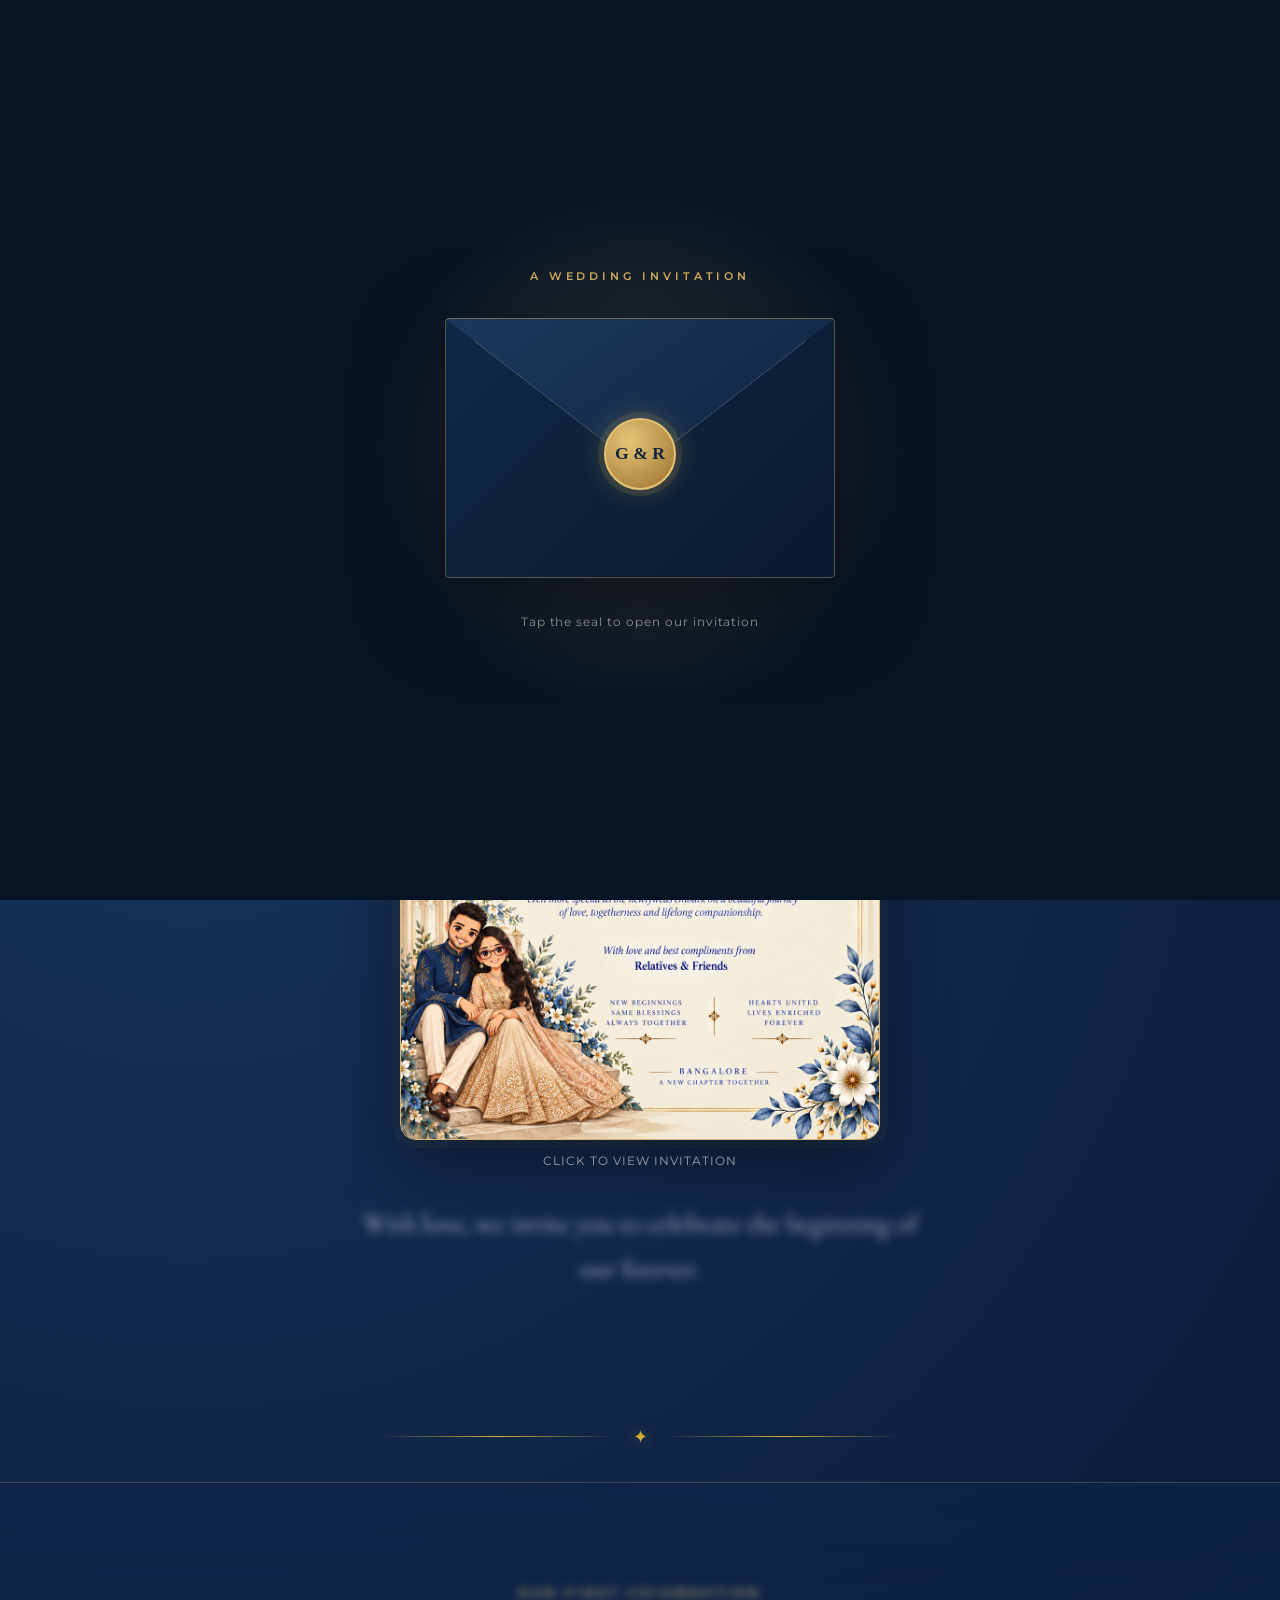
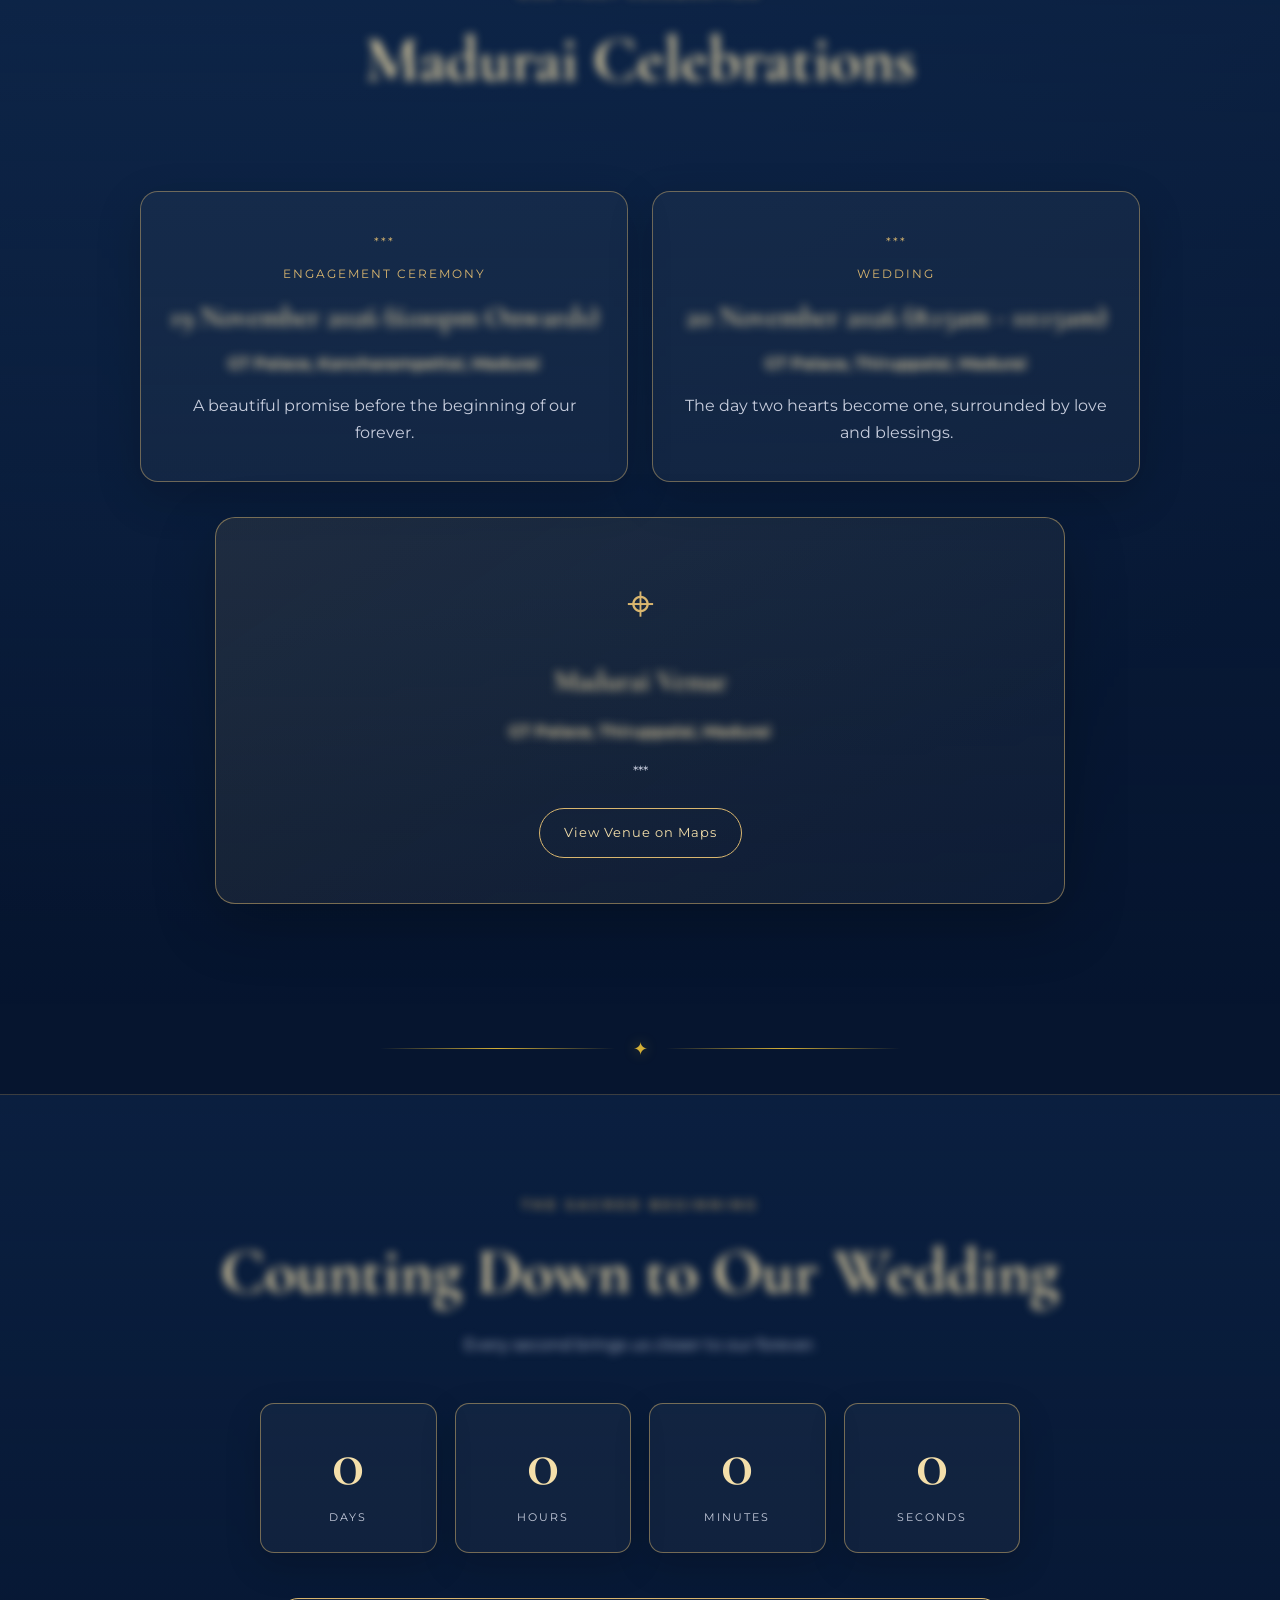
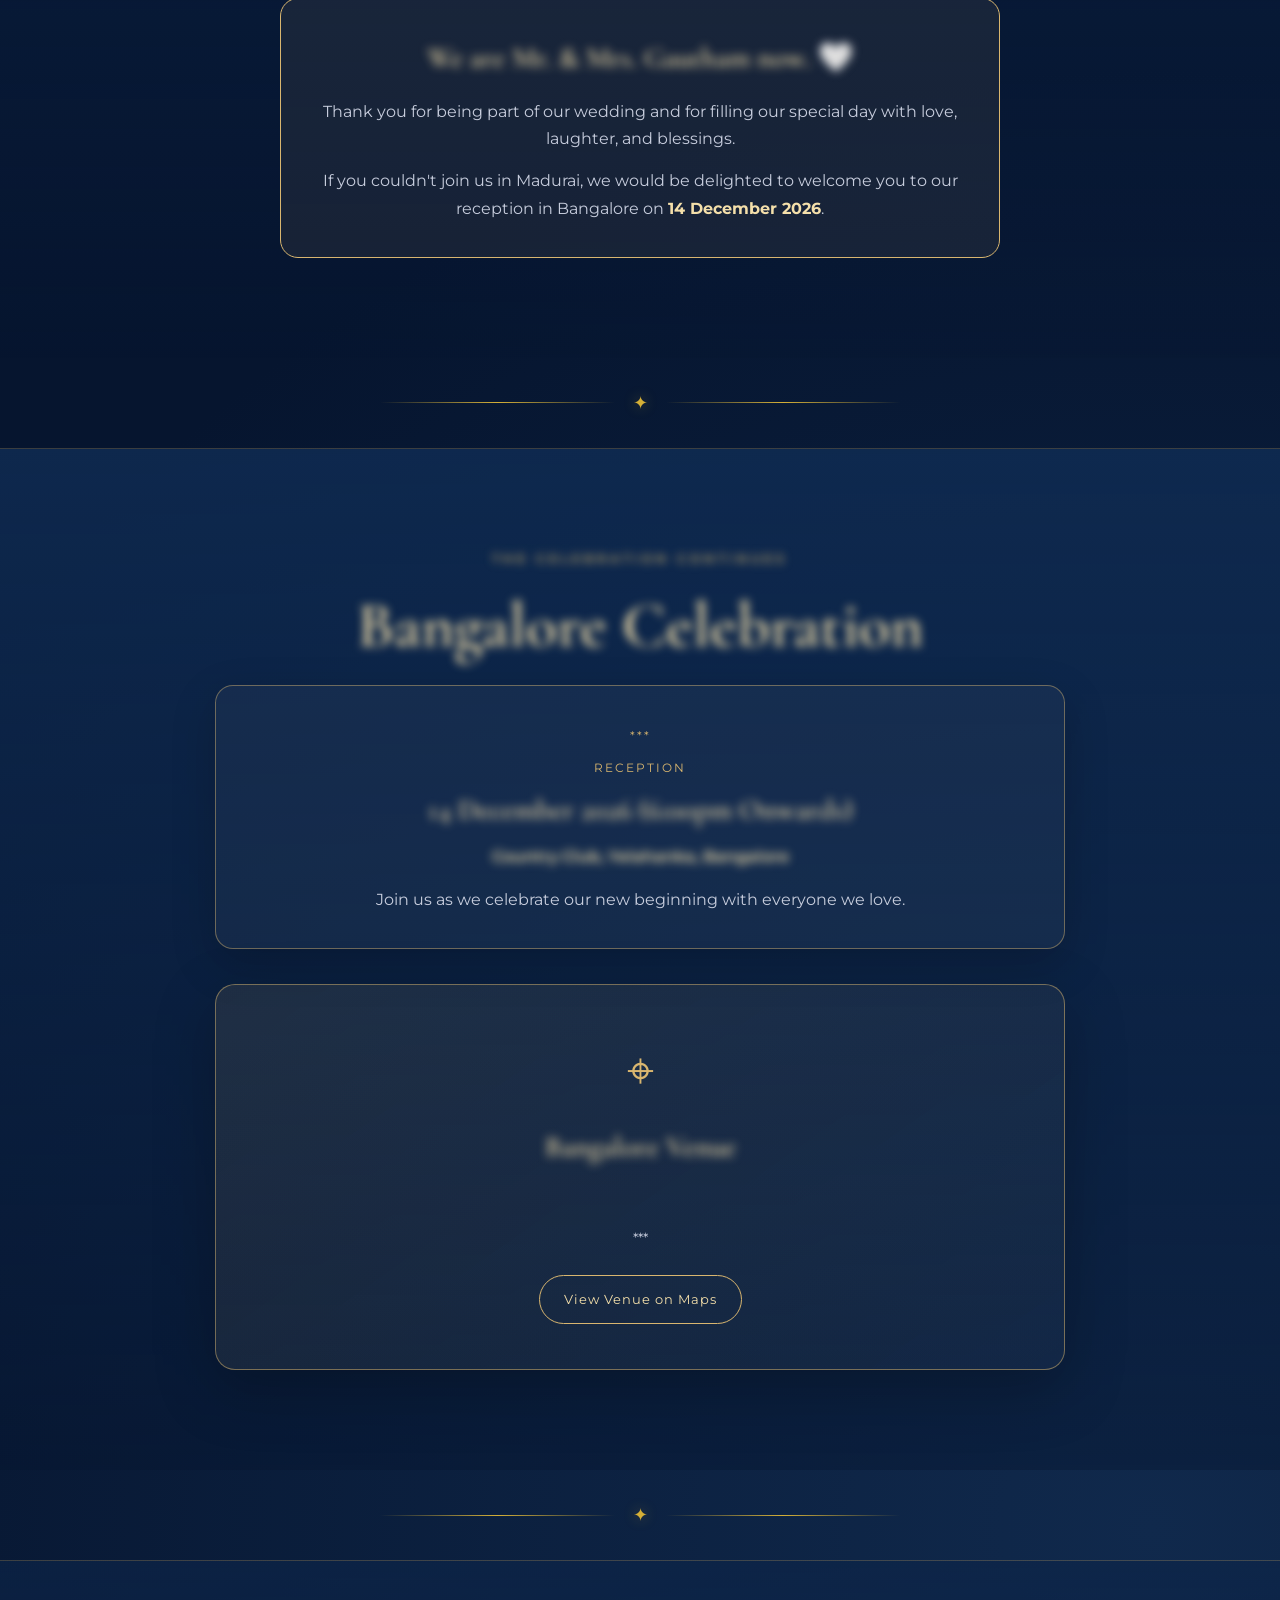
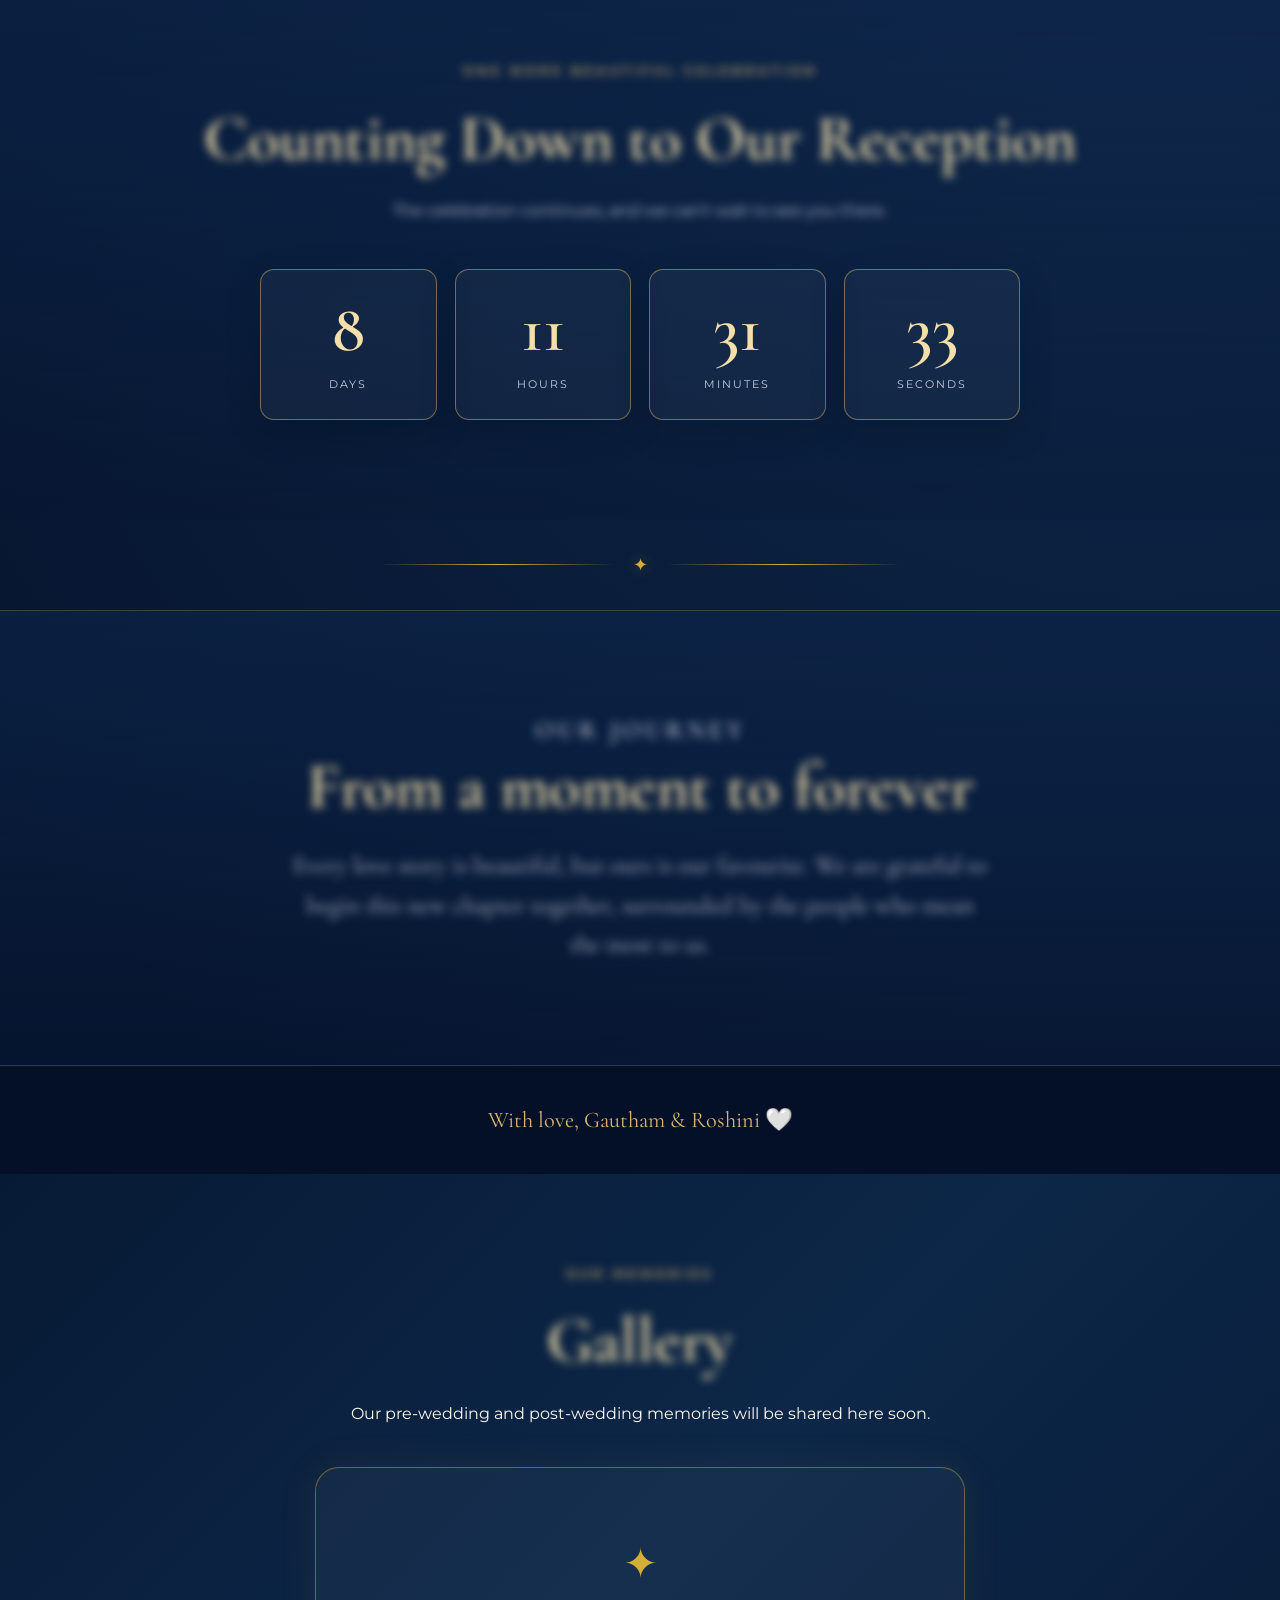
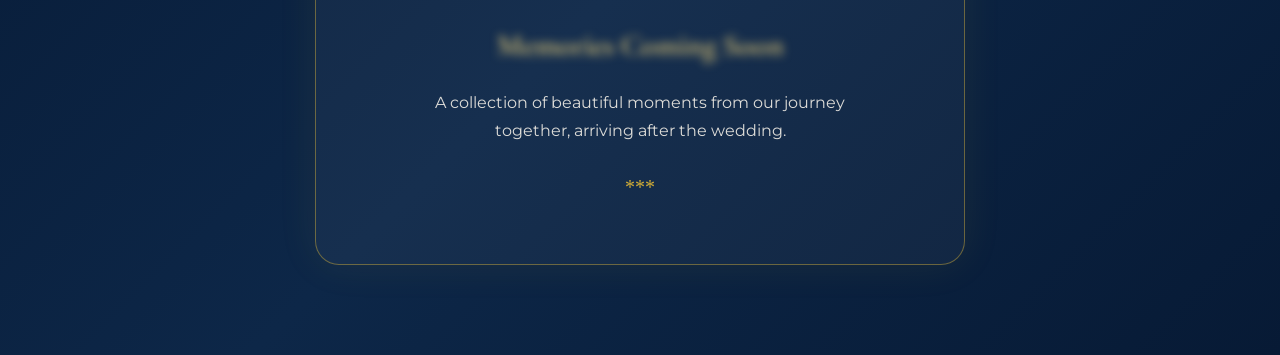
==== index.html @ 39affaee "Update index.html" ====
<!DOCTYPE html>
<html lang="en">
<head>
  <meta charset="UTF-8">
  <meta name="viewport" content="width=device-width, initial-scale=1.0">

  <title>Gautham & Roshini | Our Wedding</title>

  <link rel="stylesheet" href="style.css">
</head>

<body>

<!-- Premium invitation opening screen -->
<div class="invitation-intro" id="invitation-intro">
  <div class="intro-glow"></div>
  
  <div class="intro-content">
    <p class="intro-label">A WEDDING INVITATION</p>

    <div class="envelope" id="envelope">
      <div class="envelope-back"></div>

      <div class="envelope-card">
        <p class="mini-label">Together, a brighter tomorrow</p>
        <h1>Gautham</h1>
        <span>&amp;</span>
        <h1>Roshini</h1>
        <p class="mini-date">19 · 20 NOVEMBER 2026</p>
      </div>

      <div class="envelope-flap"></div>
      <div class="envelope-front"></div>

      <button class="wax-seal" id="open-invitation" aria-label="Open wedding invitation">
        G&nbsp;&amp;&nbsp;R
      </button>
    </div>

    <p class="intro-hint">Tap the seal to open our invitation</p>
  </div>
</div>

  <audio id="wedding-music" loop preload="auto">
  <source src="assets/Anbil%20Avan.mp3" type="audio/mpeg">
</audio>

<button
  class="music-toggle"
  id="music-toggle"
  type="button"
  aria-label="Pause wedding music"
  aria-pressed="true"
>
  ♪
</button>
  
  <!-- Floating golden particles -->
<div class="gold-particles" aria-hidden="true">
  <span></span>
  <span></span>
  <span></span>
  <span></span>
  <span></span>
  <span></span>
  <span></span>
  <span></span>
  <span></span>
  <span></span>
  <span></span>
</div>
  
  <!-- Navigation -->
  <nav class="navbar">
    <a href="#home" class="brand">G & R</a>

    <div class="nav-links">
      <a href="#home">Home</a>
      <a href="#invitation" id="invitation-nav">Invitation</a>
      <a href="#madurai">Madurai</a>
      <a href="#bangalore">Bangalore</a>
      <a href="#story">Our Story</a>
      <a href="#gallery">Gallery</a>
    </div>
  </nav>

  <!-- Hero -->
  <main class="hero" id="home">
    <p class="eyebrow">Together with our families</p>

    <h1>Gautham <span>&</span> Roshini</h1>

    <p class="subtitle">Two hearts · One beautiful journey</p>

    <!-- Clickable Invitation -->
    <button class="invitation-trigger" id="invitation-trigger" type="button">
      <div class="image-frame">
        <img
          class="invitation"
          src="assets/invitation.jpeg"
          alt="Gautham and Roshini wedding invitation"
        >
        <div class="image-shine"></div>
      </div>
      <span class="invitation-hint">Click to view invitation</span>
    </button>

    <p class="message">
      With love, we invite you to celebrate the beginning of our forever.
    </p>
  </main>

  <!-- Invitation Lightbox -->
  <div class="invitation-modal" id="invitation-modal" hidden>
    <button
      class="modal-close"
      id="modal-close"
      type="button"
      aria-label="Close invitation"
    >
      &times;
    </button>

    <img
      src="assets/invitation.jpeg"
      alt="Gautham and Roshini wedding invitation enlarged"
      class="modal-image"
    >
  </div>

  <div class="gold-separator reveal" aria-hidden="true">
  <span></span>
  <i>✦</i>
  <span></span>
</div>
  
  <!-- Madurai Celebrations -->
  <section class="event-section" id="madurai">
    <p class="eyebrow">Our first celebration</p>

    <h2>Madurai Celebrations</h2>

    <p class="section-intro">
      Two beautiful moments, one special place, and a lifetime of memories.
    </p>

    <!-- Engagement and Wedding Side by Side -->
    <div class="madurai-events">

      <article class="event-card reveal">
        <span class="event-number">***</span>
        <p class="event-label">Engagement Ceremony</p>
        <h3>19 November 2026 (6:00pm Onwards)</h3>
        <p class="venue">GT Palace, Kancharampettai, Madurai</p>
        <p>
          A beautiful promise before the beginning of our forever.
        </p>
      </article>

      <article class="event-card reveal">
        <span class="event-number">***</span>
        <p class="event-label">Wedding</p>
        <h3>20 November 2026 (8:15am - 10:15am)</h3>
        <p class="venue">GT Palace, Thiruppalai, Madurai</p>
        <p>
          The day two hearts become one, surrounded by love and blessings.
        </p>
      </article>

    </div>

    <!-- Madurai Venue Below the Events -->
    <div class="location-card reveal">
      <div class="location-icon">⌖</div>
      <h3>Madurai Venue</h3>
      <p class="venue">GT Palace, Thiruppalai, Madurai</p>

      <p class="location-note">
        ***
      </p>

      <a
        class="map-button"
        href="https://www.google.com/maps/search/?api=1&query=GT%20Palace%20Thiruppalai%20Madurai"
        target="_blank"
        rel="noopener noreferrer"
      >
        View Venue on Maps
      </a>
    </div>
  </section>

  <div class="gold-separator reveal" aria-hidden="true">
  <span></span>
  <i>✦</i>
  <span></span>
</div>
  
  <!-- Wedding Countdown -->
  <section class="countdown-section" id="wedding-countdown">
    <p class="eyebrow">The sacred beginning</p>

    <h2>Counting Down to Our Wedding</h2>

    <p class="section-intro">
      Every second brings us closer to our forever.
    </p>

    <div class="countdown" id="wedding-timer">
      <div class="countdown-box">
        <span id="wedding-days">0</span>
        <small>Days</small>
      </div>

      <div class="countdown-box">
        <span id="wedding-hours">0</span>
        <small>Hours</small>
      </div>

      <div class="countdown-box">
        <span id="wedding-minutes">0</span>
        <small>Minutes</small>
      </div>

      <div class="countdown-box">
        <span id="wedding-seconds">0</span>
        <small>Seconds</small>
      </div>
    </div>

    <div class="completion-message" id="wedding-complete" hidden>
      <h3>We are Mr. & Mrs. Gautham now. 🤍</h3>

      <p>
        Thank you for being part of our wedding and for filling our special
        day with love, laughter, and blessings.
      </p>

      <p>
        If you couldn't join us in Madurai, we would be delighted to welcome
        you to our reception in Bangalore on
        <strong>14 December 2026</strong>.
      </p>
    </div>
  </section>

  <div class="gold-separator reveal" aria-hidden="true">
  <span></span>
  <i>✦</i>
  <span></span>
</div>
  
  <!-- Bangalore Celebration -->
  <section class="event-section reception-section" id="bangalore">
    <p class="eyebrow">The celebration continues</p>

    <h2>Bangalore Celebration</h2>

    <!-- Reception Details -->
    <article class="event-card reveal">
      <span class="event-number">***</span>
      <p class="event-label">Reception</p>
      <h3>14 December 2026 (6:00pm Onwards)</h3>
      <p class="venue">Country Club, Yelahanka, Bangalore</p>

      <p>
        Join us as we celebrate our new beginning with everyone we love.
      </p>
    </article>

    <!-- Bangalore Venue -->
    <div class="location-card reveal">
      <div class="location-icon">⌖</div>
      <h3>Bangalore Venue</h3>
      <p class="venue">Country Club, Yelahanka, Bangalore</p>

      <p class="location-note">
        ***
      </p>

      <a
        class="map-button"
        href="https://www.google.com/maps/search/?api=1&query=Country%20Club%20Yelahanka%20Bangalore"
        target="_blank"
        rel="noopener noreferrer"
      >
        View Venue on Maps
      </a>
    </div>
  </section>

  <div class="gold-separator reveal" aria-hidden="true">
  <span></span>
  <i>✦</i>
  <span></span>
</div>
  
  <!-- Reception Countdown -->
  <section class="countdown-section" id="reception-countdown">
    <p class="eyebrow">One more beautiful celebration</p>

    <h2>Counting Down to Our Reception</h2>

    <p class="section-intro">
      The celebration continues, and we can't wait to see you there.
    </p>

    <div class="countdown" id="reception-timer">
      <div class="countdown-box">
        <span id="reception-days">0</span>
        <small>Days</small>
      </div>

      <div class="countdown-box">
        <span id="reception-hours">0</span>
        <small>Hours</small>
      </div>

      <div class="countdown-box">
        <span id="reception-minutes">0</span>
        <small>Minutes</small>
      </div>

      <div class="countdown-box">
        <span id="reception-seconds">0</span>
        <small>Seconds</small>
      </div>
    </div>

    <div class="completion-message" id="reception-complete" hidden>
      <h3>Thank you for celebrating with us. ✨</h3>

      <p>
        Our hearts are full of gratitude for every blessing, every kind
        word, and every beautiful memory you have shared with us.
      </p>

      <p>
        Thank you for being part of our journey. We will cherish your love
        and presence for years to come.
      </p>

      <p>With all our love, Gautham & Roshini. 🤍</p>
    </div>
  </section>

  <div class="gold-separator reveal" aria-hidden="true">
  <span></span>
  <i>✦</i>
  <span></span>
</div>
  
  <!-- Our Story -->
  <section class="story" id="story">
    <p class="eyebrow">Our journey</p>

    <h2>From a moment to forever</h2>

    <p>
      Every love story is beautiful, but ours is our favourite.
      We are grateful to begin this new chapter together, surrounded by
      the people who mean the most to us.
    </p>
  </section>

  <!-- Footer -->
  <footer>
    <p>With love, Gautham & Roshini 🤍</p>
  </footer>

  <!-- =================================
     SEPARATE GALLERY PAGE SECTION
================================= -->

<section class="gallery-section" id="gallery">
  <div class="section-heading">
    <p class="eyebrow">Our Memories</p>

    <h2>Gallery</h2>

    <p class="section-subtitle">
      Our pre-wedding and post-wedding memories will be shared here soon.
    </p>
  </div>

  <div class="gallery-coming-soon">
    <div class="gallery-icon">✦</div>

    <h3>Memories Coming Soon</h3>

    <p>
      A collection of beautiful moments from our journey together,
      arriving after the wedding.
    </p>

    <span>***</span>
  </div>
</section>
  
  <!-- Interactive Features -->
  <script>
    // Countdown functionality
    function createCountdown(targetDate, prefix, timerId, messageId) {
      const target = new Date(targetDate).getTime();
      const timer = document.getElementById(timerId);
      const message = document.getElementById(messageId);

      function update() {
        const difference = target - Date.now();

        if (difference <= 0) {
          timer.hidden = true;
          message.hidden = false;
          return;
        }

        document.getElementById(prefix + "-days").textContent =
          Math.floor(difference / 86400000);

        document.getElementById(prefix + "-hours").textContent =
          Math.floor((difference / 3600000) % 24);

        document.getElementById(prefix + "-minutes").textContent =
          Math.floor((difference / 60000) % 60);

        document.getElementById(prefix + "-seconds").textContent =
          Math.floor((difference / 1000) % 60);
      }

      update();
      setInterval(update, 1000);
    }

    createCountdown(
      "November 20, 2026 09:00:00",
      "wedding",
      "wedding-timer",
      "wedding-complete"
    );

    createCountdown(
      "December 14, 2026 18:00:00",
      "reception",
      "reception-timer",
      "reception-complete"
    );

    // Invitation lightbox
    const invitationTrigger =
      document.getElementById("invitation-trigger");

    const invitationNav =
      document.getElementById("invitation-nav");

    const invitationModal =
      document.getElementById("invitation-modal");

    const modalClose =
      document.getElementById("modal-close");

    function openInvitation(event) {
  if (event) event.preventDefault();

  invitationModal.hidden = false;
  document.body.classList.add("modal-open");

  // Restart the pop-out animation every time it opens
  const modalImage = invitationModal.querySelector(".modal-image");

  if (modalImage) {
    modalImage.style.animation = "none";

    requestAnimationFrame(() => {
      requestAnimationFrame(() => {
        modalImage.style.animation =
          "invitationPopOut 0.85s cubic-bezier(0.16, 1, 0.3, 1) forwards";
      });
    });
  }
}

    function closeInvitation() {
      invitationModal.hidden = true;
      document.body.classList.remove("modal-open");
    }

    invitationTrigger.addEventListener("click", openInvitation);
    invitationNav.addEventListener("click", openInvitation);
    modalClose.addEventListener("click", closeInvitation);

    invitationModal.addEventListener("click", function (event) {
      if (event.target === invitationModal) {
        closeInvitation();
      }
    });

    document.addEventListener("keydown", function (event) {
      if (event.key === "Escape" && !invitationModal.hidden) {
        closeInvitation();
      }
    });

    // Scroll-reveal animation
    const revealElements = document.querySelectorAll(".reveal");

    if ("IntersectionObserver" in window) {
      const observer = new IntersectionObserver(
        (entries) => {
          entries.forEach((entry) => {
            if (entry.isIntersecting) {
              entry.target.classList.add("visible");
              observer.unobserve(entry.target);
            }
          });
        },
        { threshold: 0.15 }
      );

      revealElements.forEach((element) => observer.observe(element));
    } else {
      revealElements.forEach((element) => {
        element.classList.add("visible");
      });
    }
    
/* Premium invitation opening */

const invitationIntro = document.getElementById("invitation-intro");
const envelope = document.getElementById("envelope");
const openInvitationButton = document.getElementById("open-invitation");

if (invitationIntro && envelope && openInvitationButton) {
  openInvitationButton.addEventListener("click", function () {
  const weddingMusic = document.getElementById("wedding-music");

  if (weddingMusic) {
    weddingMusic.play().catch(function (error) {
      console.log("Music could not start:", error);
    });
  }

  envelope.classList.add("is-open");

    setTimeout(function () {
  invitationIntro.classList.add("is-opening");
  document.body.classList.remove("modal-open");

  window.scrollTo({
    top: 0,
    left: 0,
    behavior: "instant"
  });
}, 1200);

    setTimeout(function () {
      invitationIntro.remove();
    }, 2300);
  });
}
  /* =========================================
   SCROLL TEXT REVEAL ANIMATION
========================================= */

const scrollTextElements = document.querySelectorAll(
  "h1, h2, h3, .eyebrow, .subtitle, .section-intro, .message, .venue, .story p"
);

scrollTextElements.forEach((element) => {
  element.classList.add("scroll-text");
});

const textObserver = new IntersectionObserver(
  (entries) => {
    entries.forEach((entry) => {
      if (entry.isIntersecting) {
        entry.target.classList.add("visible");
      } else {
        // Reverses the animation when scrolling away
        entry.target.classList.remove("visible");
      }
    });
  },
  {
    threshold: 0.15,
    rootMargin: "0px 0px -60px 0px"
  }
);

scrollTextElements.forEach((element) => {
  textObserver.observe(element);
});
/* =========================================
   SCROLL PARALLAX EFFECT
========================================= */

const prefersReducedMotion = window.matchMedia(
  "(prefers-reduced-motion: reduce)"
).matches;

if (!prefersReducedMotion) {
  const hero = document.querySelector(".hero");
  const particles = document.querySelector(".gold-particles");

  window.addEventListener(
    "scroll",
    function () {
      const scrollPosition = window.scrollY;

      if (hero) {
        hero.style.transform =
          `translateY(${scrollPosition * 0.035}px)`;
      }

      if (particles) {
        particles.style.transform =
          `translateY(${scrollPosition * 0.08}px)`;
      }
    },
    { passive: true }
  );
}
if (entry.isIntersecting) {
  entry.target.classList.add("visible");
} else {
  entry.target.classList.remove("visible");
}

const weddingMusic = document.getElementById("wedding-music");
const musicToggle = document.getElementById("music-toggle");

let musicPlaying = false;

function updateMusicButton() {
  musicToggle.classList.toggle("is-playing", musicPlaying);
  musicToggle.textContent = musicPlaying ? "♫" : "♪";
  musicToggle.setAttribute(
    "aria-label",
    musicPlaying ? "Pause wedding music" : "Play wedding music"
  );
  musicToggle.setAttribute("aria-pressed", String(musicPlaying));
}

function startWeddingMusic() {
  weddingMusic.play()
    .then(() => {
      musicPlaying = true;
      updateMusicButton();
    })
    .catch(() => {
      musicPlaying = false;
      updateMusicButton();
    });
}

function toggleWeddingMusic() {
  if (weddingMusic.paused) {
    startWeddingMusic();
  } else {
    weddingMusic.pause();
    musicPlaying = false;
    updateMusicButton();
  }
}

musicToggle.addEventListener("click", toggleWeddingMusic);

openInvitationButton.addEventListener("click", function () {
  startWeddingMusic();
});
  </script>

</body>
</html>
---- style.css ----
/* =========================================
   PREMIUM INVITATION OPENING ANIMATION
========================================= */
@import url('https://fonts.googleapis.com/css2?family=Cormorant+Garamond:wght@400;500;600;700&family=Montserrat:wght@300;400;500;600&display=swap');

.invitation-intro {
  position: fixed;
  inset: 0;
  z-index: 9999;
  display: grid;
  place-items: center;
  overflow: hidden;
  background:
    radial-gradient(circle at center, rgba(184, 145, 72, 0.12), transparent 35%),
    #071426;
  transition:
    opacity 1s ease,
    visibility 1s ease;
}

.invitation-intro.is-opening {
  opacity: 0;
  visibility: hidden;
  pointer-events: none;
}

.intro-glow {
  position: absolute;
  width: 520px;
  height: 520px;
  border-radius: 50%;
  background: radial-gradient(circle, rgba(212, 175, 92, 0.12), transparent 70%);
  animation: introGlow 5s ease-in-out infinite;
}

.intro-content {
  position: relative;
  z-index: 2;
  text-align: center;
  padding: 24px;
}

.intro-label {
  margin-bottom: 32px;
  color: #d4af5c;
  font-size: 0.7rem;
  letter-spacing: 0.35em;
  font-weight: 600;
}

.envelope {
  position: relative;
  width: min(82vw, 390px);
  aspect-ratio: 1.5;
  margin: auto;
  perspective: 1000px;
  filter: drop-shadow(0 25px 45px rgba(0, 0, 0, 0.45));
}

.envelope-back,
.envelope-front,
.envelope-flap,
.envelope-card {
  position: absolute;
  inset: 0;
  border-radius: 5px;
}

.envelope-back {
  background: linear-gradient(145deg, #142c49, #09192d);
  border: 1px solid rgba(212, 175, 92, 0.5);
}

.envelope-card {
  inset: 8% 7%;
  z-index: 1;
  padding: 22px 12px;
  background: #f8f2e7;
  color: #12243b;
  transform: translateY(0);
  transition: transform 1.2s cubic-bezier(0.2, 0.8, 0.2, 1);
}

.envelope-card h1 {
  margin: 4px 0;
  font-family: Georgia, serif;
  font-size: clamp(1.5rem, 6vw, 2.5rem);
  font-weight: 400;
}

.envelope-card span {
  color: #b08a3c;
  font-family: Georgia, serif;
  font-size: 1.3rem;
}

.mini-label,
.mini-date {
  color: #9a7838;
  font-size: 0.55rem;
  letter-spacing: 0.13em;
  text-transform: uppercase;
}

.envelope-flap {
  z-index: 3;
  transform-origin: top center;
  background: linear-gradient(145deg, #1b395c, #0c2038);
  clip-path: polygon(0 0, 100% 0, 50% 58%);
  border-top: 1px solid rgba(212, 175, 92, 0.5);
  transition: transform 1s cubic-bezier(0.2, 0.8, 0.2, 1);
}

.envelope-front {
  z-index: 4;
  background: linear-gradient(135deg, #102944, #081a30);
  clip-path: polygon(0 0, 50% 58%, 100% 0, 100% 100%, 0 100%);
  border: 1px solid rgba(212, 175, 92, 0.35);
}

.wax-seal {
  position: absolute;
  z-index: 5;
  left: 50%;
  top: 52%;
  width: 72px;
  height: 72px;
  transform: translate(-50%, -50%);
  border: 2px solid #e4c477;
  border-radius: 50%;
  background: radial-gradient(circle at 35% 30%, #e4c477, #9d702b);
  color: #14243a;
  font-family: Georgia, serif;
  font-size: 1.1rem;
  font-weight: bold;
  cursor: pointer;
  box-shadow:
    0 0 0 6px rgba(212, 175, 92, 0.12),
    0 0 30px rgba(212, 175, 92, 0.3);
  animation: sealPulse 2.5s ease-in-out infinite;
  transition: transform 0.35s ease, box-shadow 0.35s ease;
}

.wax-seal:hover {
  transform: translate(-50%, -50%) scale(1.08);
  box-shadow:
    0 0 0 10px rgba(212, 175, 92, 0.15),
    0 0 45px rgba(212, 175, 92, 0.55);
}

.envelope.is-open .envelope-flap {
  transform: rotateX(180deg);
  z-index: 0;
}

.envelope.is-open .envelope-card {
  transform: translateY(-48%);
}

.envelope.is-open .wax-seal {
  opacity: 0;
  pointer-events: none;
}

.intro-hint {
  margin-top: 34px;
  color: rgba(248, 242, 231, 0.65);
  font-size: 0.75rem;
  letter-spacing: 0.08em;
  animation: hintFade 2s ease-in-out infinite alternate;
}

@keyframes introGlow {
  0%, 100% {
    transform: scale(0.95);
    opacity: 0.6;
  }
  50% {
    transform: scale(1.08);
    opacity: 1;
  }
}

@keyframes sealPulse {
  0%, 100% {
    box-shadow:
      0 0 0 6px rgba(212, 175, 92, 0.12),
      0 0 30px rgba(212, 175, 92, 0.3);
  }
  50% {
    box-shadow:
      0 0 0 12px rgba(212, 175, 92, 0.06),
      0 0 50px rgba(212, 175, 92, 0.6);
  }
}

@keyframes hintFade {
  from {
    opacity: 0.45;
  }
  to {
    opacity: 1;
  }
}

@media (max-width: 600px) {
  .intro-label {
    letter-spacing: 0.2em;
  }

  .wax-seal {
    width: 64px;
    height: 64px;
  }

  .envelope-card {
    padding: 15px 8px;
  }
}

@media (prefers-reduced-motion: reduce) {
  .intro-glow,
  .wax-seal,
  .intro-hint {
    animation: none;
  }
}

@import url('https://fonts.googleapis.com/css2?family=Cormorant+Garamond:wght@400;500;600;700&family=Montserrat:wght@400;500;600&display=swap');

:root {
  --navy: #06152f;
  --navy-light: #102d55;
  --gold: #d9b66f;
  --gold-light: #f4dfaa;
  --cream: #fffaf0;
  --muted: #c7cddd;
}

* {
  box-sizing: border-box;
  margin: 0;
  padding: 0;
}

html {
  scroll-behavior: smooth;
  scroll-padding-top: 100px;
}

body {
  background:
    radial-gradient(circle at 15% 10%, #17345b 0%, transparent 30%),
    radial-gradient(circle at 90% 70%, #10294c 0%, transparent 30%),
    var(--navy);
  color: var(--cream);
  font-family: 'Montserrat', sans-serif;
  line-height: 1.7;
  text-align: center;
  overflow-x: hidden;
}

/* ================================
   Navigation
================================ */

.navbar {
  position: sticky;
  top: 0;
  z-index: 1000;
  display: flex;
  align-items: center;
  justify-content: space-between;
  gap: 24px;
  padding: 18px 7%;
  background: rgba(6, 21, 47, 0.96);
  border-bottom: 1px solid rgba(217, 182, 111, 0.3);
  backdrop-filter: blur(12px);
}

.brand {
  flex-shrink: 0;
  color: var(--gold-light);
  font-family: 'Cormorant Garamond', serif;
  font-size: 1.8rem;
  font-weight: 700;
  text-decoration: none;
}

.nav-links {
  display: flex;
  align-items: center;
  justify-content: flex-end;
  flex-wrap: wrap;
  gap: 20px;
}

.nav-links a {
  color: var(--muted);
  font-size: 0.72rem;
  letter-spacing: 1px;
  text-decoration: none;
  white-space: nowrap;
  transition: color 0.3s ease;
}

.nav-links a:hover,
.nav-links a:focus-visible {
  color: var(--gold-light);
}

/* ================================
   Shared Sections
================================ */

.hero,
.event-section,
.countdown-section,
.story {
  position: relative;
  overflow: hidden;
  padding: 100px 20px;
}

.hero {
  min-height: calc(100vh - 85px);
  display: flex;
  flex-direction: column;
  align-items: center;
  justify-content: center;
}

.event-section,
.countdown-section,
.story {
  border-top: 1px solid rgba(217, 182, 111, 0.25);
  background: linear-gradient(
    180deg,
    rgba(13, 37, 73, 0.65),
    rgba(6, 21, 47, 0.2)
  );
}

.eyebrow {
  margin-bottom: 20px;
  color: var(--gold);
  font-size: 0.75rem;
  font-weight: 600;
  letter-spacing: 4px;
  text-transform: uppercase;
}

h1,
h2,
h3 {
  font-family: 'Cormorant Garamond', serif;
  font-weight: 600;
}

h1 {
  color: var(--gold-light);
  font-size: clamp(3.2rem, 10vw, 7rem);
  line-height: 1;
}

h1 span {
  color: var(--gold);
}

h2 {
  margin-bottom: 22px;
  color: var(--gold-light);
  font-size: clamp(2.3rem, 5vw, 4rem);
  line-height: 1.15;
}

h3 {
  margin-bottom: 12px;
  color: var(--gold-light);
  font-size: 1.8rem;
}

.subtitle {
  margin: 25px 0 35px;
  color: var(--muted);
  font-size: 0.85rem;
  letter-spacing: 2px;
}

.section-intro {
  max-width: 650px;
  margin: 0 auto 40px;
  color: var(--muted);
}

.message {
  max-width: 560px;
  margin-top: 30px;
  color: var(--muted);
  font-family: 'Cormorant Garamond', serif;
  font-size: 1.65rem;
}

/* ================================
   Invitation Image
================================ */

.invitation-trigger {
  display: block;
  width: min(100%, 480px);
  padding: 0;
  border: 0;
  background: transparent;
  color: inherit;
  font: inherit;
  cursor: zoom-in;
}

.image-frame {
  position: relative;
  width: 100%;
  overflow: hidden;
  border: 1px solid var(--gold);
  border-radius: 16px;
  box-shadow:
    0 0 0 8px rgba(217, 182, 111, 0.04),
    0 20px 70px rgba(0, 0, 0, 0.45);
  isolation: isolate;
}

.invitation {
  display: block;
  width: 100%;
  max-width: 100%;
  height: auto;
  transform: scale(1);
  transition:
    transform 0.6s cubic-bezier(0.2, 0.7, 0.2, 1),
    filter 0.6s ease;
  will-change: transform;
}

.invitation-trigger:hover .invitation,
.invitation-trigger:focus-visible .invitation {
  transform: scale(1.05);
  filter: brightness(1.08) saturate(1.08);
}

.image-shine {
  position: absolute;
  inset: 0;
  pointer-events: none;
  background: linear-gradient(
    115deg,
    transparent 20%,
    rgba(255, 255, 255, 0.18) 48%,
    transparent 70%
  );
  transform: translateX(-130%);
  transition: transform 1s ease;
}

.invitation-trigger:hover .image-shine {
  transform: translateX(130%);
}

.invitation-hint {
  display: block;
  margin-top: 12px;
  color: var(--muted);
  font-size: 0.72rem;
  letter-spacing: 1px;
  text-transform: uppercase;
}

/* =========================================
   INVITATION POP-OUT ZOOM EFFECT
========================================= */

.invitation-modal {
  position: fixed;
  inset: 0;
  z-index: 9999;
  display: flex;
  align-items: center;
  justify-content: center;
  padding: 20px;
  background: rgba(5, 10, 25, 0.96);
  backdrop-filter: blur(14px);
  perspective: 1200px;
  opacity: 1;
}

.invitation-modal[hidden] {
  display: none;
}

.modal-image {
  display: block;
  width: auto;
  max-width: min(92vw, 900px);
  max-height: 88vh;
  height: auto;
  object-fit: contain;
  border-radius: 14px;

  box-shadow:
    0 35px 100px rgba(0, 0, 0, 0.65),
    0 0 45px rgba(212, 175, 55, 0.18);

  transform-origin: center center;
  animation: invitationPopOut 0.85s cubic-bezier(0.16, 1, 0.3, 1)
    forwards;
}

@keyframes invitationPopOut {
  0% {
    opacity: 0;
    transform: translateY(90px) scale(0.35) rotateX(12deg);
    filter: blur(12px);
  }

  55% {
    opacity: 1;
    transform: translateY(-12px) scale(1.04) rotateX(-2deg);
    filter: blur(0);
  }

  78% {
    transform: translateY(4px) scale(0.98) rotateX(0);
  }

  100% {
    opacity: 1;
    transform: translateY(0) scale(1) rotateX(0);
    filter: blur(0);
  }
}

/* Subtle movement while the invitation is open */
.invitation-modal:not([hidden]) .modal-image:hover {
  transform: scale(1.015);
  transition: transform 0.35s ease;
}

body.modal-open {
  overflow: hidden;
}

@media (prefers-reduced-motion: reduce) {
  .modal-image {
    animation: none;
    opacity: 1;
    transform: none;
    filter: none;
  }
}
/* ================================
   Madurai Celebration
================================ */

.madurai-events {
  display: grid;
  grid-template-columns: repeat(2, minmax(0, 1fr));
  align-items: stretch;
  gap: 24px;
  width: min(100%, 1000px);
  margin: 45px auto 0;
}

.madurai-events .event-card {
  height: 100%;
}

/* ================================
   Event Cards
================================ */

.event-card {
  position: relative;
  width: 100%;
  max-width: 650px;
  margin: 0 auto;
  padding: 35px 25px;
  border: 1px solid rgba(217, 182, 111, 0.45);
  border-radius: 18px;
  background: rgba(255, 255, 255, 0.04);
  box-shadow: 0 15px 45px rgba(0, 0, 0, 0.2);
}

.event-number {
  display: inline-block;
  margin-bottom: 12px;
  color: var(--gold);
  font-size: 0.75rem;
  letter-spacing: 2px;
}

.event-label {
  color: var(--gold);
  font-size: 0.75rem;
  letter-spacing: 2px;
  text-transform: uppercase;
}

.event-card h3 {
  margin: 8px 0;
}

.event-card p:not(.event-label):not(.venue):not(.event-number) {
  color: var(--muted);
}

.venue {
  margin-bottom: 15px;
  color: var(--gold-light);
  font-weight: 600;
}

/* ================================
   Location Cards
================================ */

.location-card {
  width: min(100%, 850px);
  margin: 35px auto 0;
  padding: 45px 25px;
  border: 1px solid rgba(217, 182, 111, 0.5);
  border-radius: 20px;
  background: linear-gradient(
    145deg,
    rgba(217, 182, 111, 0.1),
    rgba(255, 255, 255, 0.03)
  );
  box-shadow: 0 20px 60px rgba(0, 0, 0, 0.25);
}

.location-icon {
  margin-bottom: 12px;
  color: var(--gold);
  font-size: 3rem;
}

.location-note {
  color: var(--muted);
  font-size: 0.85rem;
}

.map-button {
  display: inline-block;
  margin-top: 25px;
  padding: 13px 24px;
  border: 1px solid var(--gold);
  border-radius: 30px;
  color: var(--gold-light);
  text-decoration: none;
  font-size: 0.8rem;
  letter-spacing: 1px;
  transition: all 0.3s ease;
}

.map-button:hover,
.map-button:focus-visible {
  background: var(--gold);
  color: var(--navy);
}

/* ================================
   Countdown
================================ */

.countdown {
  display: grid;
  grid-template-columns: repeat(4, minmax(0, 1fr));
  gap: 18px;
  width: min(100%, 760px);
  margin: 45px auto 0;
}

.countdown-box {
  padding: 25px 12px;
  border: 1px solid rgba(217, 182, 111, 0.5);
  border-radius: 14px;
  background: rgba(255, 255, 255, 0.04);
  box-shadow: 0 12px 35px rgba(0, 0, 0, 0.18);
}

.countdown-box span {
  display: block;
  color: var(--gold-light);
  font-family: 'Cormorant Garamond', serif;
  font-size: clamp(2.4rem, 6vw, 4.2rem);
  font-weight: 600;
  line-height: 1;
}

.countdown-box small {
  display: block;
  margin-top: 12px;
  color: var(--muted);
  font-size: 0.7rem;
  letter-spacing: 2px;
  text-transform: uppercase;
}

.completion-message {
  max-width: 720px;
  margin: 45px auto 0;
  padding: 35px 25px;
  border: 1px solid var(--gold);
  border-radius: 18px;
  background: rgba(217, 182, 111, 0.08);
}

.completion-message p {
  margin-top: 15px;
  color: var(--muted);
}

.completion-message strong {
  color: var(--gold-light);
}

/* ================================
   Bangalore Celebration
================================ */

.reception-section {
  background: linear-gradient(
    180deg,
    rgba(16, 45, 85, 0.8),
    rgba(6, 21, 47, 0.4)
  );
}

.reception-section > .event-card {
  width: min(100%, 850px);
  max-width: 850px;
}

/* ================================
   Our Story
================================ */

.story p {
  max-width: 700px;
  margin: 0 auto;
  color: var(--muted);
  font-family: 'Cormorant Garamond', serif;
  font-size: 1.55rem;
  line-height: 1.6;
}

/* ================================
   Scroll Reveal
================================ */

.reveal {
  opacity: 0;
  transform: translateY(35px);
  transition:
    opacity 0.9s ease,
    transform 0.9s ease;
}

.reveal.visible {
  opacity: 1;
  transform: translateY(0);
}

/* ================================
   Footer
================================ */

footer {
  padding: 35px 20px;
  border-top: 1px solid rgba(217, 182, 111, 0.25);
  color: var(--gold);
  font-family: 'Cormorant Garamond', serif;
  font-size: 1.4rem;
  background: #041027;
}

/* ================================
   Accessibility
================================ */

@media (prefers-reduced-motion: reduce) {
  *,
  *::before,
  *::after {
    scroll-behavior: auto !important;
    transition-duration: 0.01ms !important;
    animation-duration: 0.01ms !important;
  }

  .reveal {
    opacity: 1;
    transform: none;
  }
}

/* ================================
   Responsive Mobile Layout
================================ */

@media (max-width: 700px) {
  .navbar {
    align-items: center;
    flex-direction: column;
    padding: 14px 10px;
    gap: 10px;
  }

  .nav-links {
    justify-content: center;
    gap: 12px 16px;
  }

  .nav-links a {
    font-size: 0.62rem;
  }

  .hero,
  .event-section,
  .countdown-section,
  .story {
    padding: 75px 16px;
  }

  h1 {
    font-size: clamp(3rem, 15vw, 5rem);
  }

  .madurai-events {
    grid-template-columns: 1fr;
    gap: 18px;
  }

  .event-card {
    padding: 30px 20px;
  }

  .invitation-trigger {
    width: 100%;
    max-width: 480px;
  }

  .countdown {
    gap: 8px;
  }

  .countdown-box {
    padding: 20px 5px;
  }

  .countdown-box span {
    font-size: 2.2rem;
  }

  .countdown-box small {
    font-size: 0.55rem;
    letter-spacing: 1px;
  }

  .message,
  .story p {
    font-size: 1.35rem;
  }

  .eyebrow {
    letter-spacing: 2.5px;
  }

  .invitation-modal {
    padding: 14px;
  }

  .modal-image {
    max-width: 100%;
    max-height: 82vh;
  }

  .modal-close {
    top: 12px;
    right: 12px;
  }
}
/* =========================================
   PREMIUM SCROLL TYPOGRAPHY ANIMATION
========================================= */

.scroll-text {
  opacity: 0;
  transform: translateY(55px) scale(0.97);
  filter: blur(5px);
  transition:
    opacity 0.9s ease,
    transform 0.9s cubic-bezier(0.22, 1, 0.36, 1),
    filter 0.9s ease;
}

.scroll-text.visible {
  opacity: 1;
  transform: translateY(0) scale(1);
  filter: blur(0);
}

/* Elegant stagger effect */
.scroll-text:nth-child(2) {
  transition-delay: 0.12s;
}

.scroll-text:nth-child(3) {
  transition-delay: 0.24s;
}

.scroll-text:nth-child(4) {
  transition-delay: 0.36s;
}

/* Respect accessibility preferences */
@media (prefers-reduced-motion: reduce) {
  .scroll-text {
    opacity: 1;
    transform: none;
    filter: none;
    transition: none;
  }
}

/* =========================================
   FLOATING GOLDEN PARTICLES
========================================= */

.gold-particles {
  position: fixed;
  inset: 0;
  z-index: 1;
  pointer-events: none;
  overflow: hidden;
}

.gold-particles span {
  position: absolute;
  bottom: -20px;
  width: 4px;
  height: 4px;
  border-radius: 50%;
  background: #d4af37;
  box-shadow: 0 0 12px rgba(212, 175, 55, 0.8);
  opacity: 0;
  animation: floatGold 16s linear infinite;
}

/* Individual positions and timings */
.gold-particles span:nth-child(1) {
  left: 8%;
  animation-delay: 1s;
}

.gold-particles span:nth-child(2) {
  left: 18%;
  animation-delay: 6s;
  animation-duration: 19s;
}

.gold-particles span:nth-child(3) {
  left: 29%;
  animation-delay: 3s;
  animation-duration: 14s;
}

.gold-particles span:nth-child(4) {
  left: 41%;
  animation-delay: 8s;
  animation-duration: 18s;
}

.gold-particles span:nth-child(5) {
  left: 53%;
  animation-delay: 4s;
  animation-duration: 15s;
}

.gold-particles span:nth-child(6) {
  left: 64%;
  animation-delay: 10s;
  animation-duration: 20s;
}

.gold-particles span:nth-child(7) {
  left: 72%;
  animation-delay: 2s;
  animation-duration: 17s;
}

.gold-particles span:nth-child(8) {
  left: 81%;
  animation-delay: 7s;
  animation-duration: 15s;
}

.gold-particles span:nth-child(9) {
  left: 90%;
  animation-delay: 5s;
  animation-duration: 21s;
}

.gold-particles span:nth-child(10) {
  left: 35%;
  animation-delay: 12s;
  animation-duration: 16s;
}

.gold-particles span:nth-child(11) {
  left: 58%;
  animation-delay: 9s;
  animation-duration: 19s;
}

.gold-particles span:nth-child(12) {
  left: 95%;
  animation-delay: 11s;
  animation-duration: 18s;
}

@keyframes floatGold {
  0% {
    transform: translateY(0) translateX(0) scale(0.5);
    opacity: 0;
  }

  15% {
    opacity: 0.65;
  }

  50% {
    transform: translateY(-50vh) translateX(25px) scale(1);
    opacity: 0.4;
  }

  85% {
    opacity: 0.2;
  }

  100% {
    transform: translateY(-110vh) translateX(-25px) scale(0.3);
    opacity: 0;
  }
}

@media (prefers-reduced-motion: reduce) {
  .gold-particles {
    display: none;
  }
}
.navbar,
main,
section,
footer {
  position: relative;
  z-index: 2;
}
/* =========================================
   SUBTLE SCROLL PARALLAX EFFECT
========================================= */

.parallax-element {
  will-change: transform;
  transition: transform 0.12s linear;
}

.hero::before {
  transition: transform 0.15s linear;
  will-change: transform;
}

@media (prefers-reduced-motion: reduce) {
  .parallax-element,
  .hero::before {
    transform: none !important;
    transition: none;
  }
}
/* =========================================
   ANIMATED GOLD SECTION SEPARATORS
========================================= */

.gold-separator {
  display: flex;
  align-items: center;
  justify-content: center;
  gap: 18px;
  width: min(85%, 520px);
  margin: 30px auto;
  opacity: 0;
  transform: scaleX(0.25);
  transition:
    opacity 1s ease,
    transform 1.2s cubic-bezier(0.16, 1, 0.3, 1);
}

.gold-separator span {
  flex: 1;
  height: 1px;
  background: linear-gradient(
    to right,
    transparent,
    #d4af37,
    transparent
  );
}

.gold-separator i {
  color: #d4af37;
  font-size: 1.1rem;
  font-style: normal;
  text-shadow: 0 0 14px rgba(212, 175, 55, 0.45);
  animation: separatorGlow 2.8s ease-in-out infinite;
}

.gold-separator.visible {
  opacity: 1;
  transform: scaleX(1);
}

@keyframes separatorGlow {
  0%,
  100% {
    opacity: 0.55;
    transform: rotate(0deg) scale(0.9);
  }

  50% {
    opacity: 1;
    transform: rotate(180deg) scale(1.15);
  }
}

@media (prefers-reduced-motion: reduce) {
  .gold-separator,
  .gold-separator i {
    animation: none;
    transition: none;
    opacity: 1;
    transform: none;
  }
}
.music-toggle {
  position: fixed;
  right: 24px;
  bottom: 24px;
  z-index: 1000;
  width: 54px;
  height: 54px;
  border: 1px solid #d4af37;
  border-radius: 50%;
  background: rgba(5, 15, 38, 0.92);
  color: #d4af37;
  font-family: serif;
  font-size: 1.5rem;
  cursor: pointer;
  box-shadow: 0 0 20px rgba(212, 175, 55, 0.25);
  transition: transform 0.3s ease, box-shadow 0.3s ease;
}

.music-toggle:hover {
  transform: scale(1.1);
  box-shadow: 0 0 30px rgba(212, 175, 55, 0.55);
}

.music-toggle.is-playing {
  animation: musicPulse 1.8s ease-in-out infinite;
}

@keyframes musicPulse {
  0%, 100% {
    box-shadow: 0 0 15px rgba(212, 175, 55, 0.25);
  }

  50% {
    box-shadow: 0 0 32px rgba(212, 175, 55, 0.65);
  }
}

@media (max-width: 600px) {
  .music-toggle {
    right: 16px;
    bottom: 16px;
    width: 48px;
    height: 48px;
  }
}

@media (prefers-reduced-motion: reduce) {
  .music-toggle.is-playing {
    animation: none;
  }
}
/* Cinematic gold glow */
.hero h1 {
  text-shadow:
    0 0 8px rgba(212, 175, 55, 0.25),
    0 0 22px rgba(212, 175, 55, 0.15);
  animation: goldGlow 3s ease-in-out infinite alternate;
}

@keyframes goldGlow {
  from {
    text-shadow:
      0 0 8px rgba(212, 175, 55, 0.2),
      0 0 18px rgba(212, 175, 55, 0.1);
  }

  to {
    text-shadow:
      0 0 14px rgba(212, 175, 55, 0.55),
      0 0 35px rgba(212, 175, 55, 0.25);
  }
}

@media (prefers-reduced-motion: reduce) {
  .hero h1 {
    animation: none;
  }
}
/* =================================
   GALLERY — COMING SOON DESIGN
================================= */

.gallery-section {
  padding: 90px 20px;
  text-align: center;
  background: linear-gradient(
    135deg,
    #071a35,
    #0d2748,
    #071a35
  );
}

.gallery-coming-soon {
  max-width: 650px;
  margin: 40px auto 0;
  padding: 60px 30px;
  border: 1px solid rgba(212, 175, 55, 0.45);
  border-radius: 24px;
  background: rgba(255, 255, 255, 0.04);
  box-shadow: 0 0 40px rgba(212, 175, 55, 0.08);
}

.gallery-icon {
  font-size: 42px;
  color: #d4af37;
  margin-bottom: 20px;
}

.gallery-coming-soon h3 {
  color: #f5d77a;
  font-size: 30px;
  margin-bottom: 18px;
}

.gallery-coming-soon p {
  max-width: 480px;
  margin: 0 auto 24px;
  line-height: 1.8;
  opacity: 0.85;
}

.gallery-coming-soon span {
  color: #d4af37;
  font-family: "Playfair Display", serif;
  font-size: 20px;
}
/* Prevent scrolling on the invitation opening screen */
#invitation-intro {
  position: fixed;
  inset: 0;
  width: 100%;
  height: 100dvh;
  overflow: hidden;
  z-index: 9999;
}
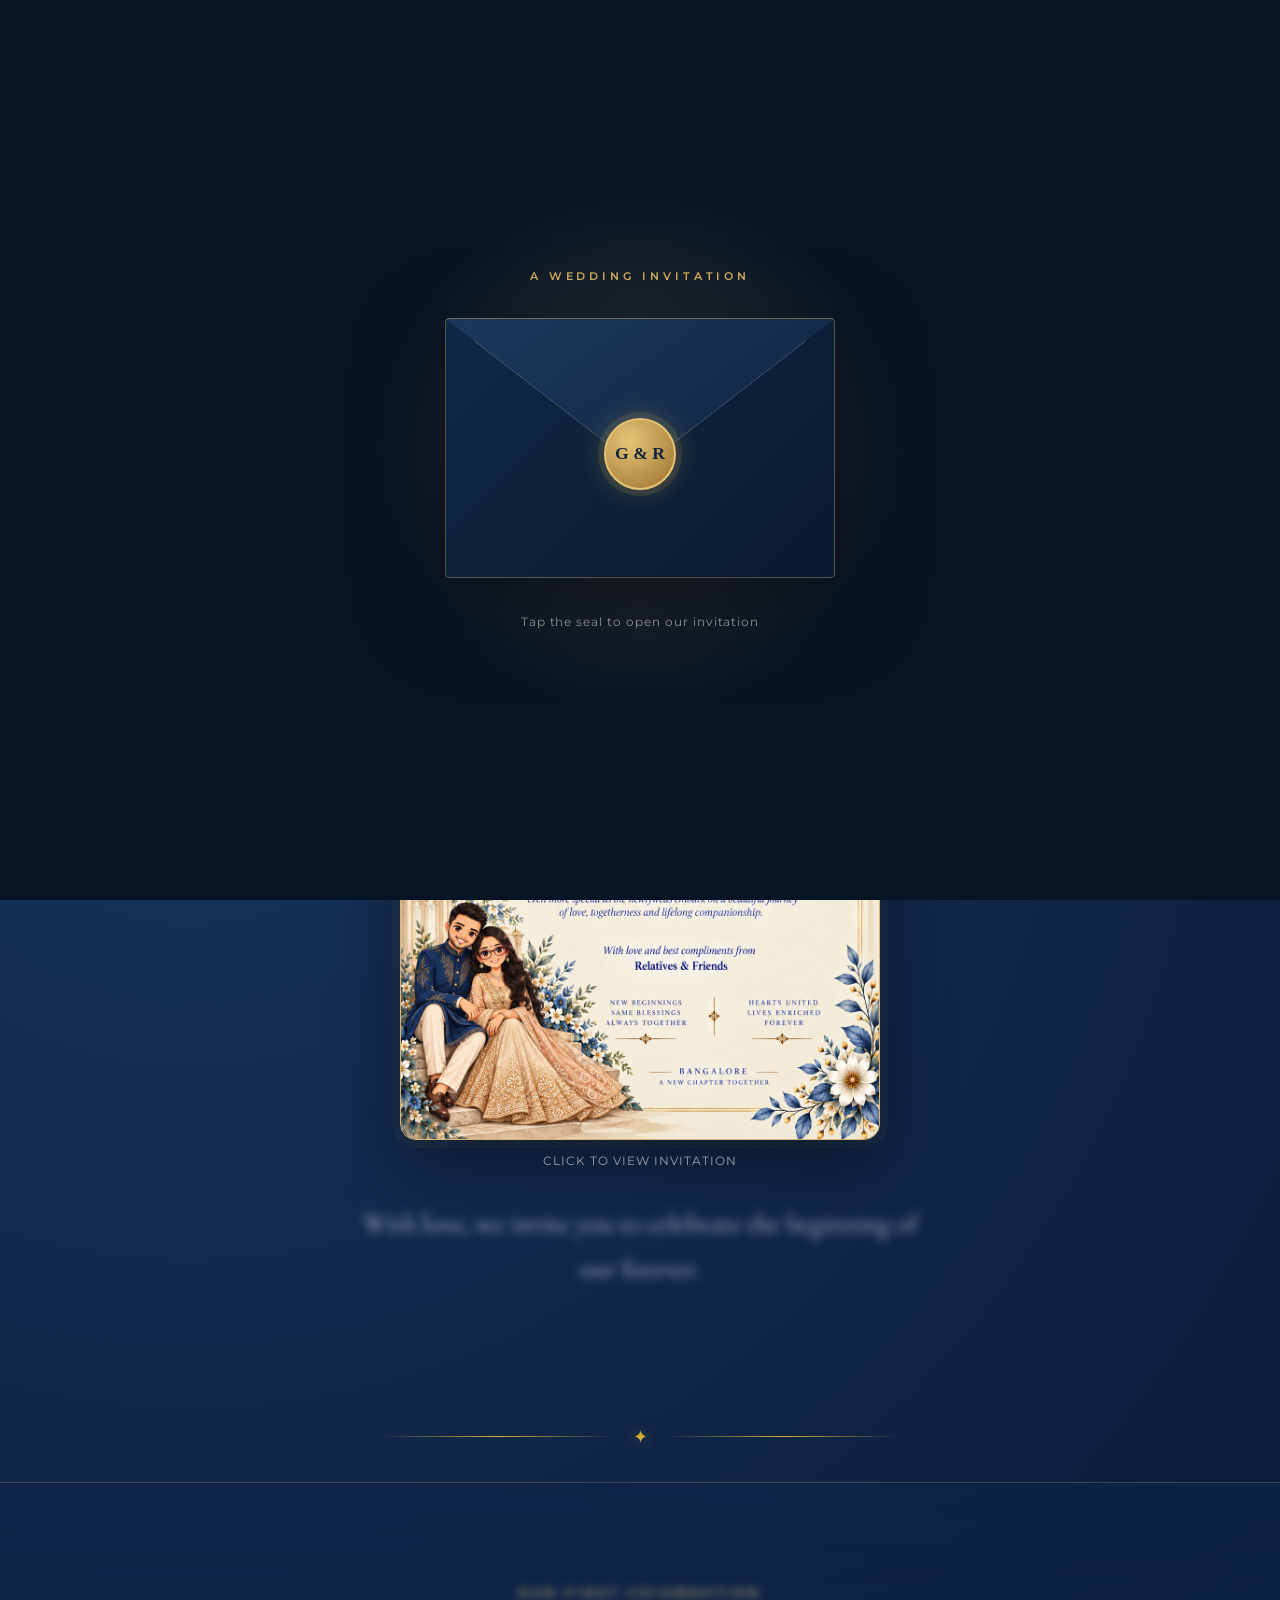
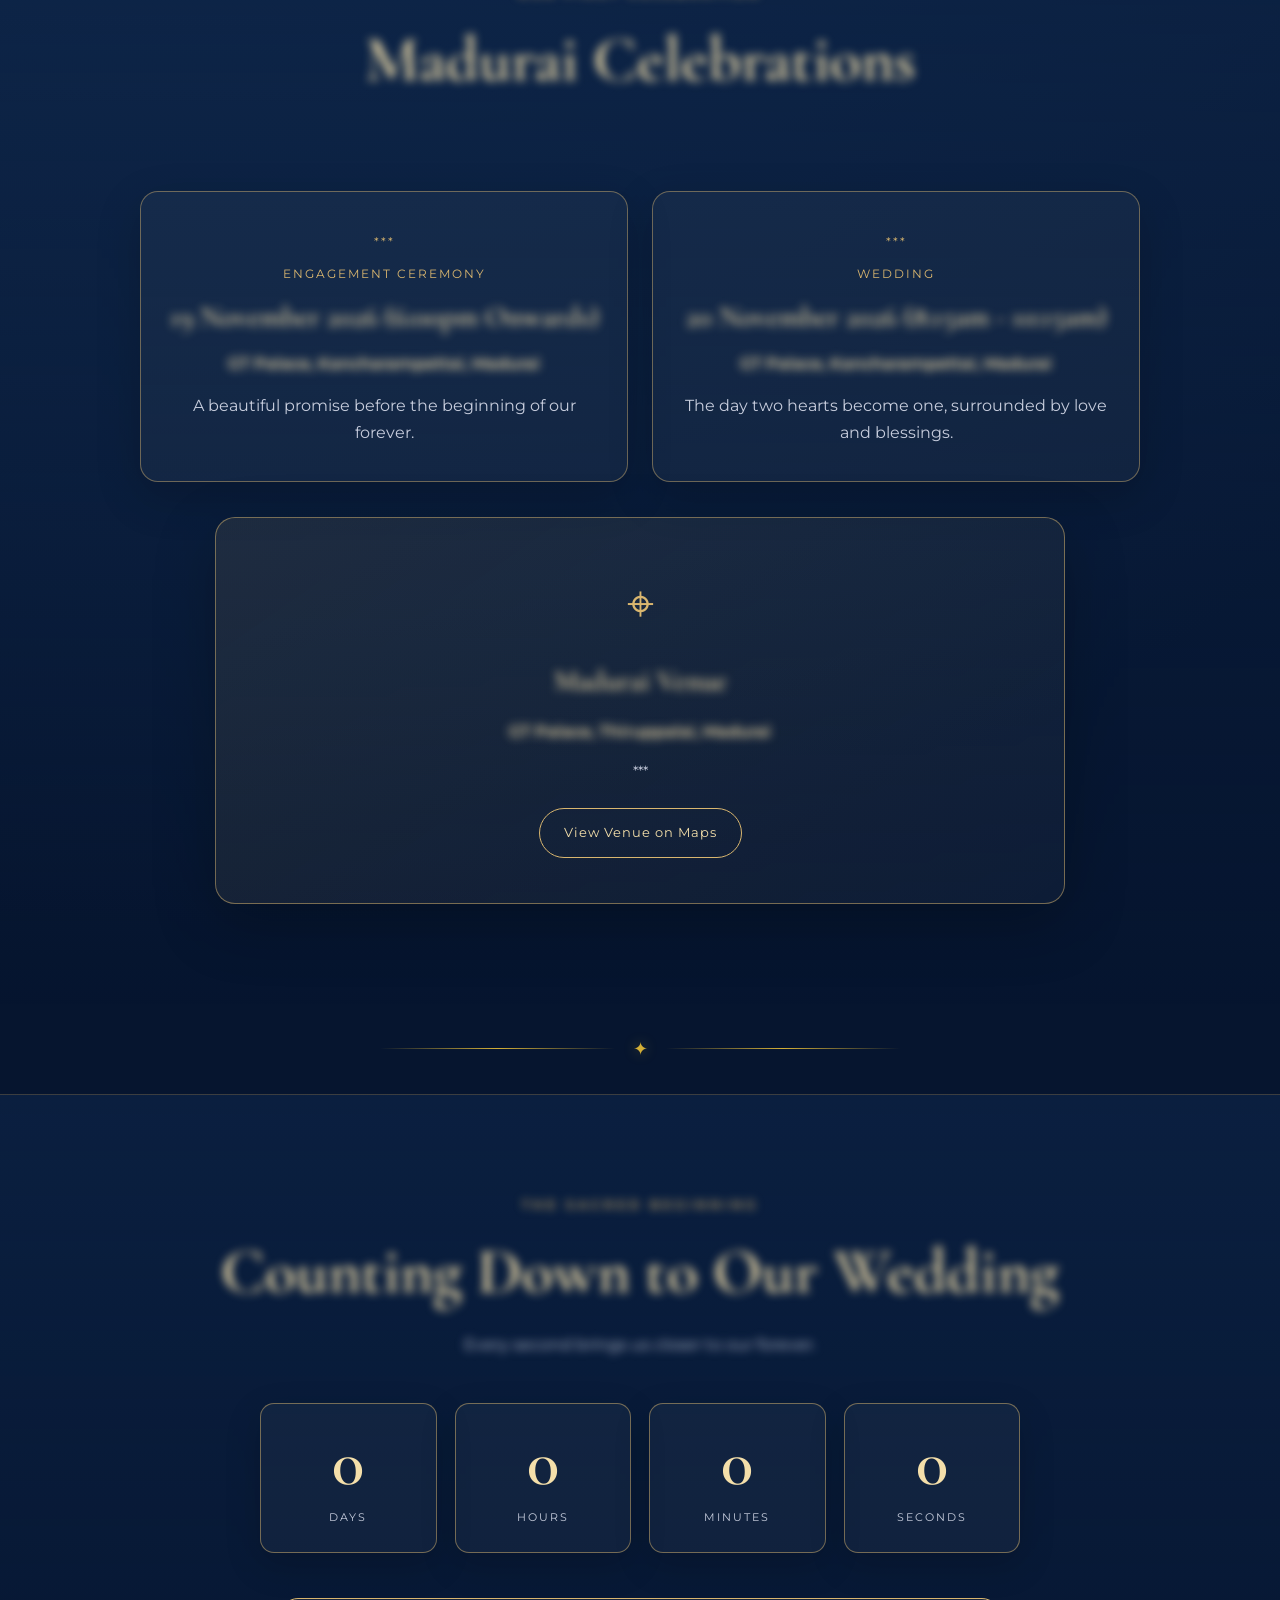
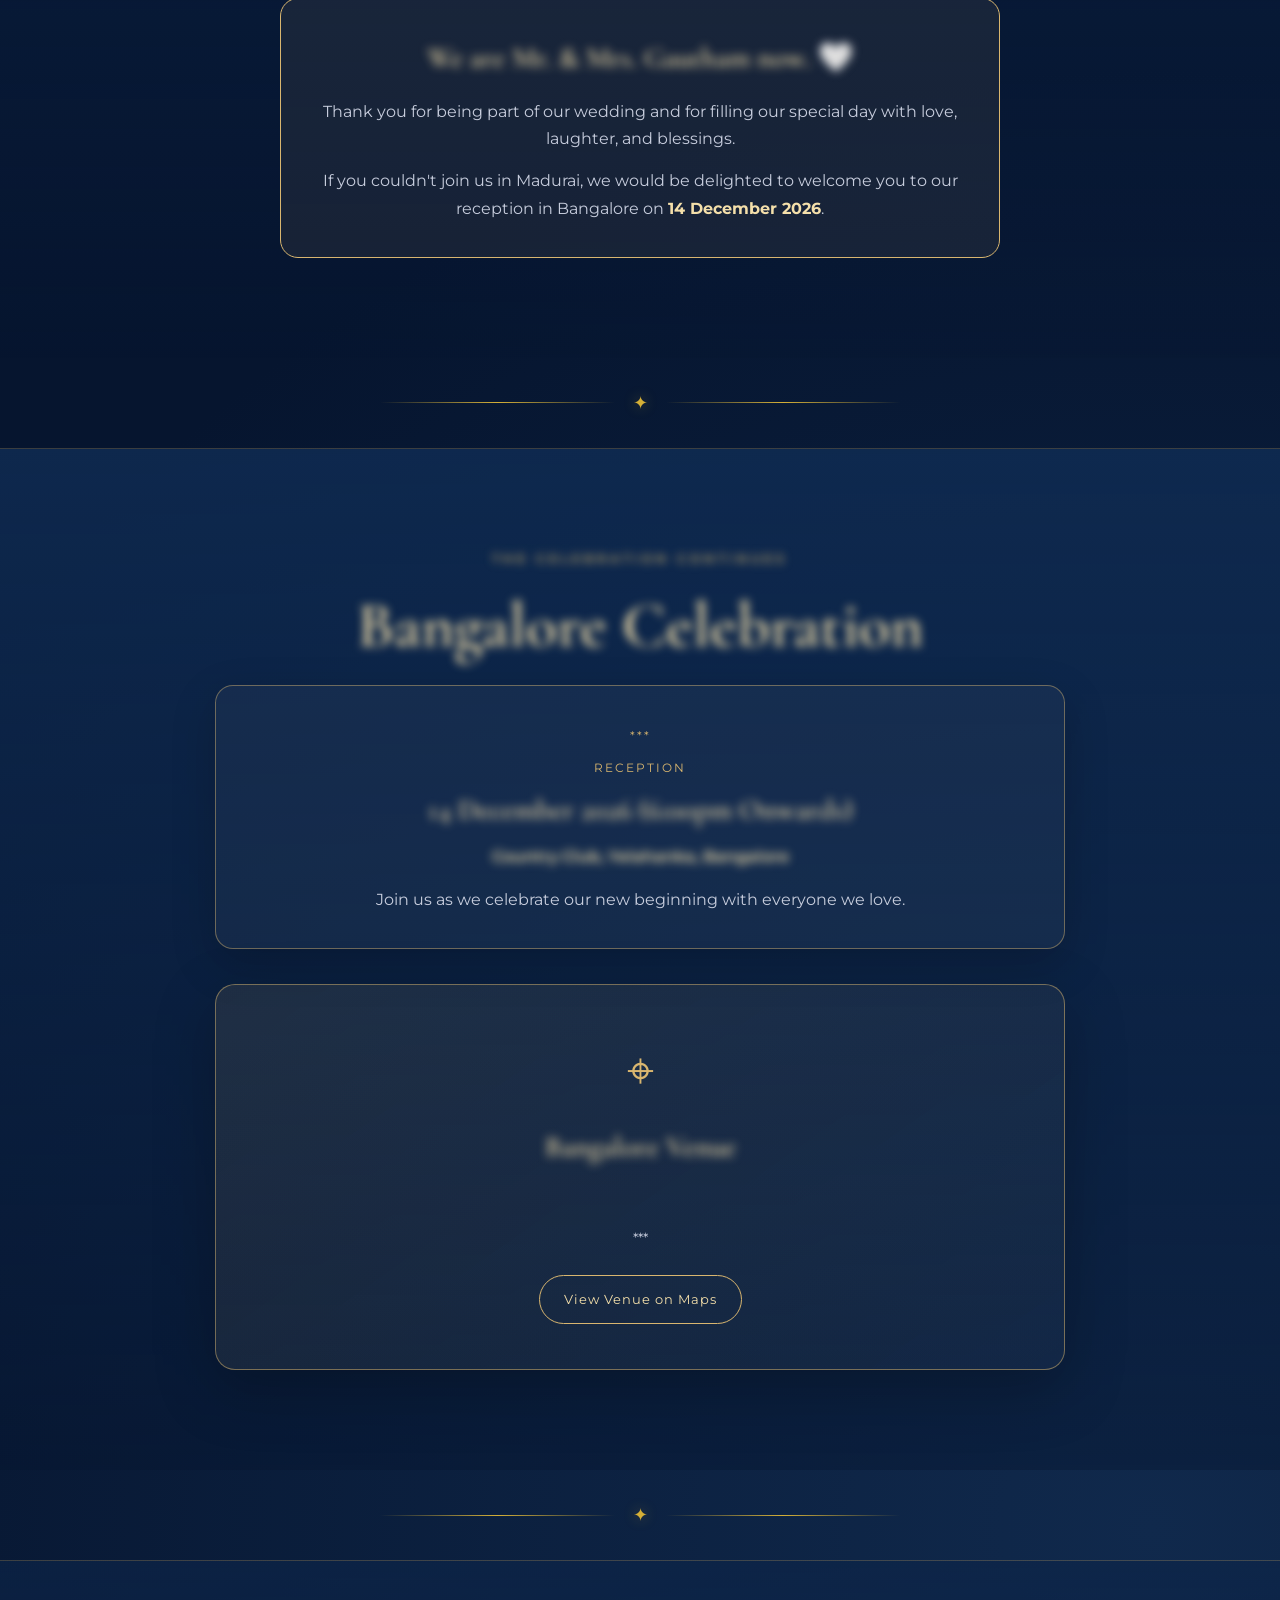
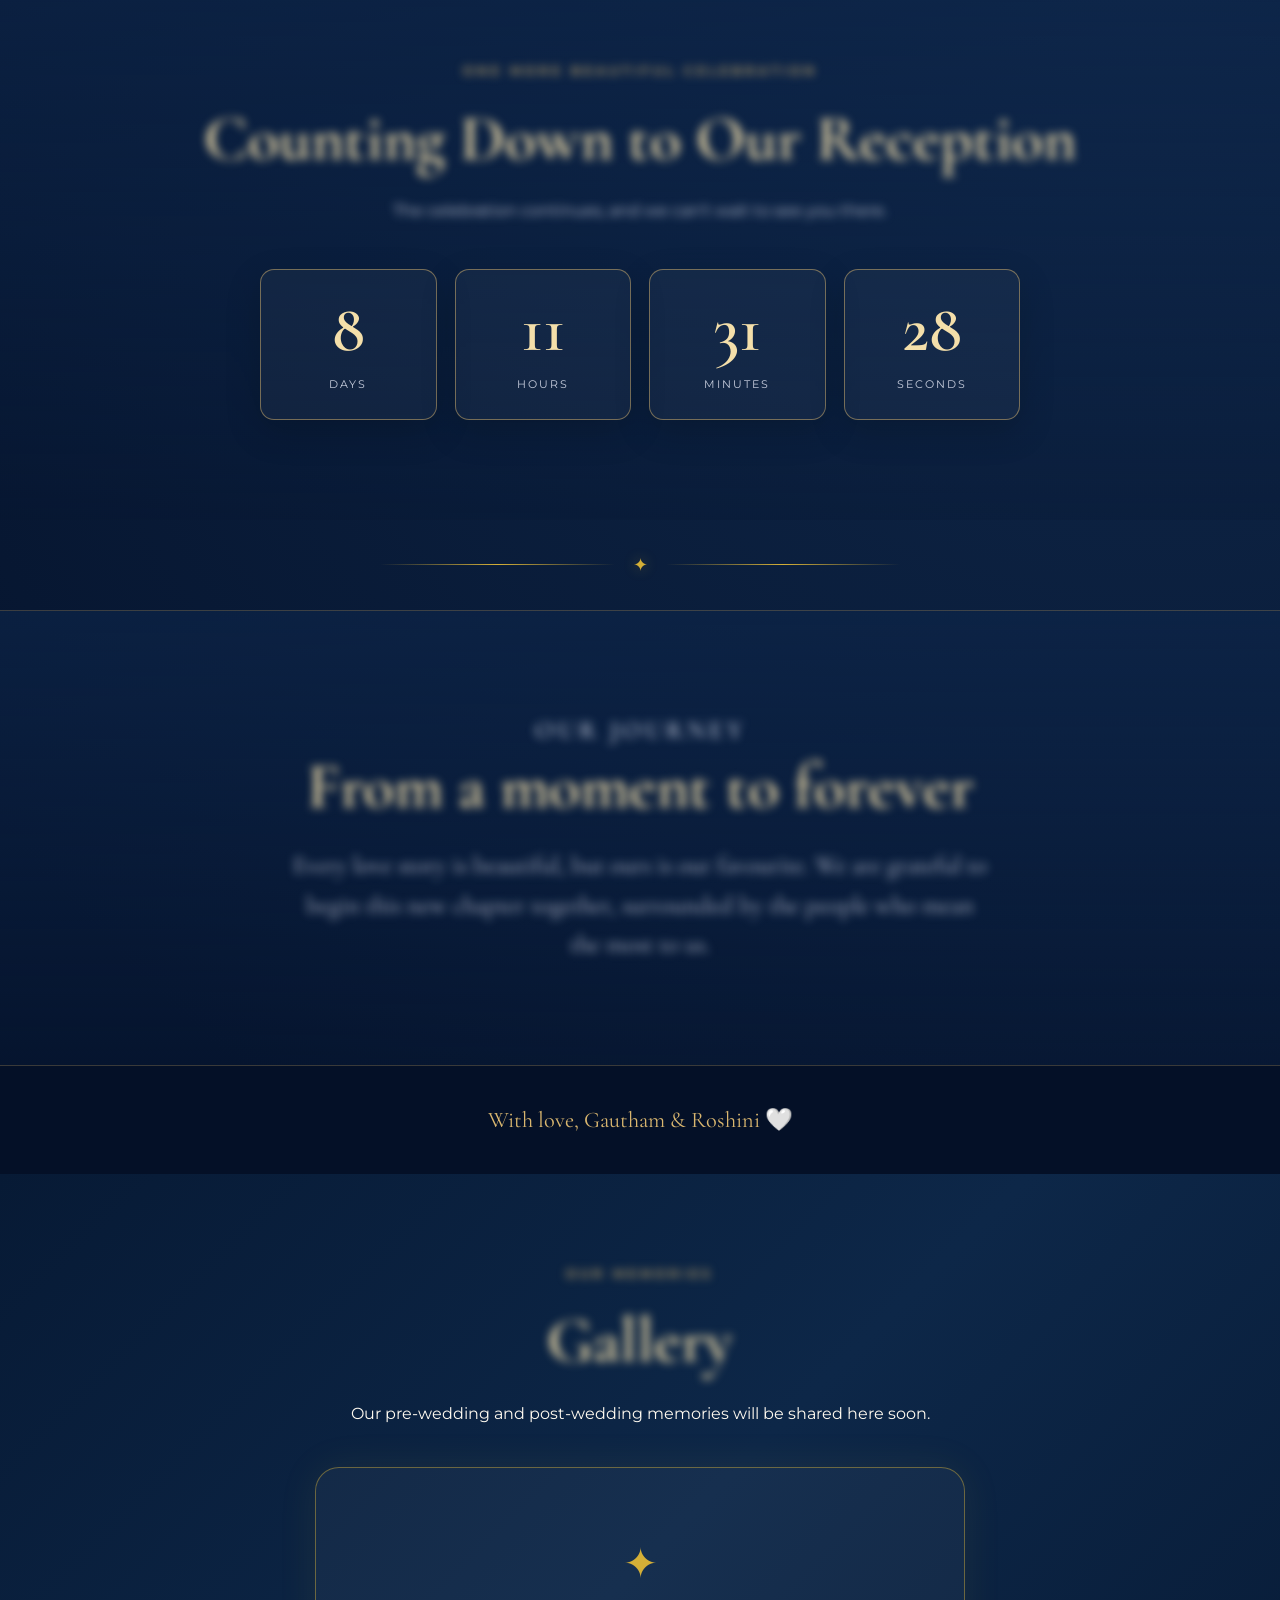
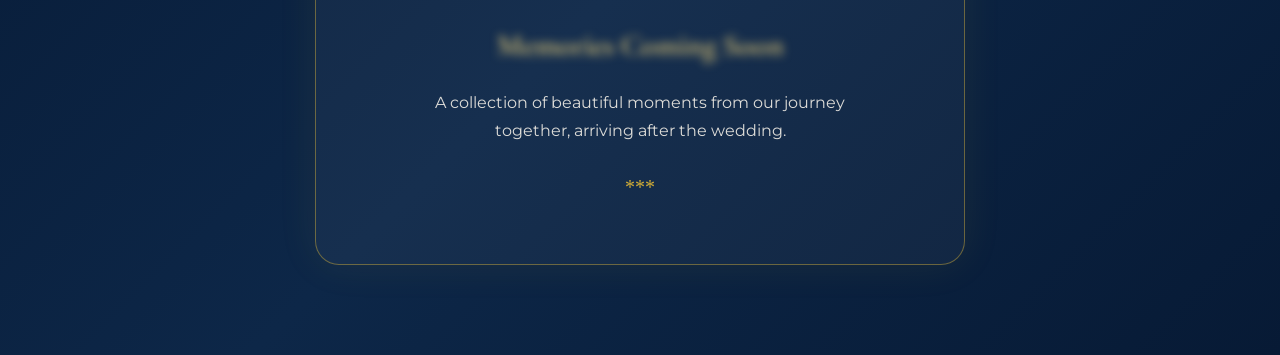
==== commit 7dc00d0d: "Update index.html" ====
--- a/index.html
+++ b/index.html
@@ -162,7 +162,7 @@
         <span class="event-number">***</span>
         <p class="event-label">Wedding</p>
         <h3>20 November 2026 (8:15am - 10:15am)</h3>
-        <p class="venue">GT Palace, Thiruppalai, Madurai</p>
+        <p class="venue">GT Palace, Kancharampettai, Madurai</p>
         <p>
           The day two hearts become one, surrounded by love and blessings.
         </p>
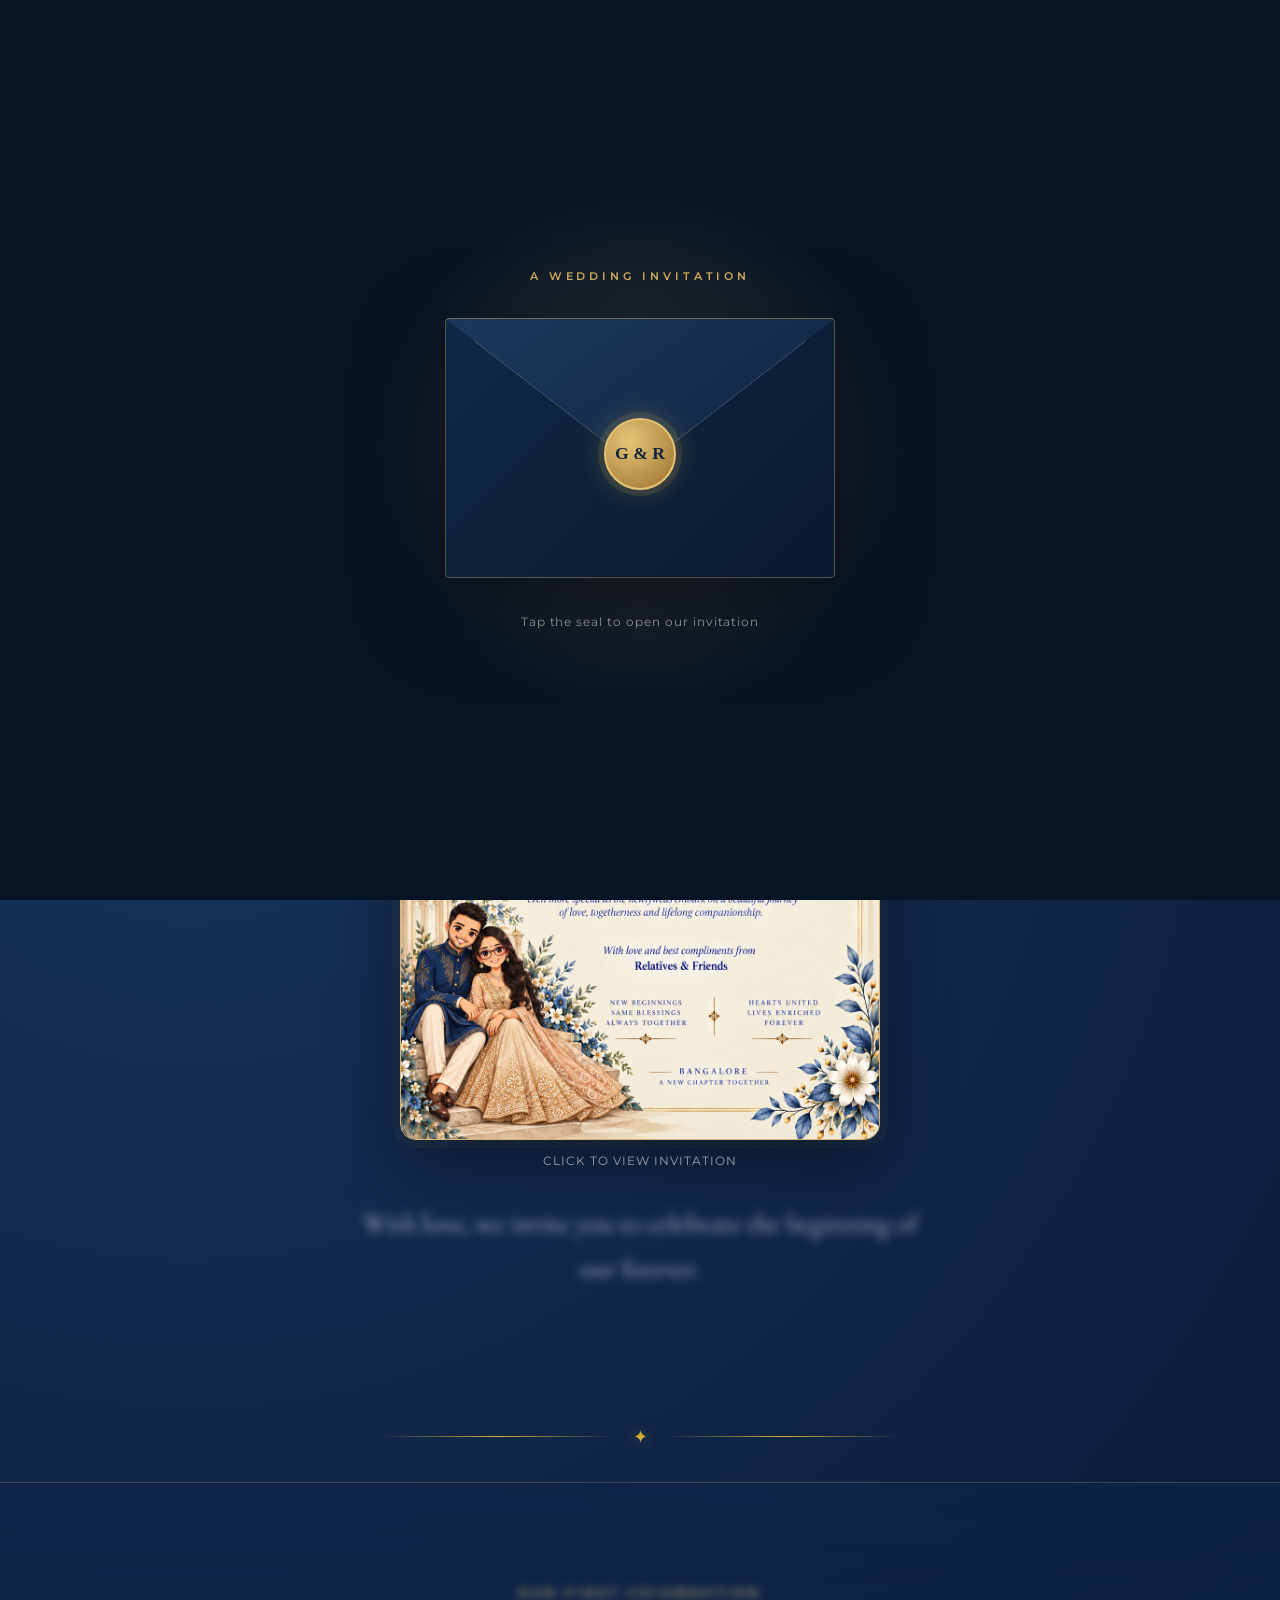
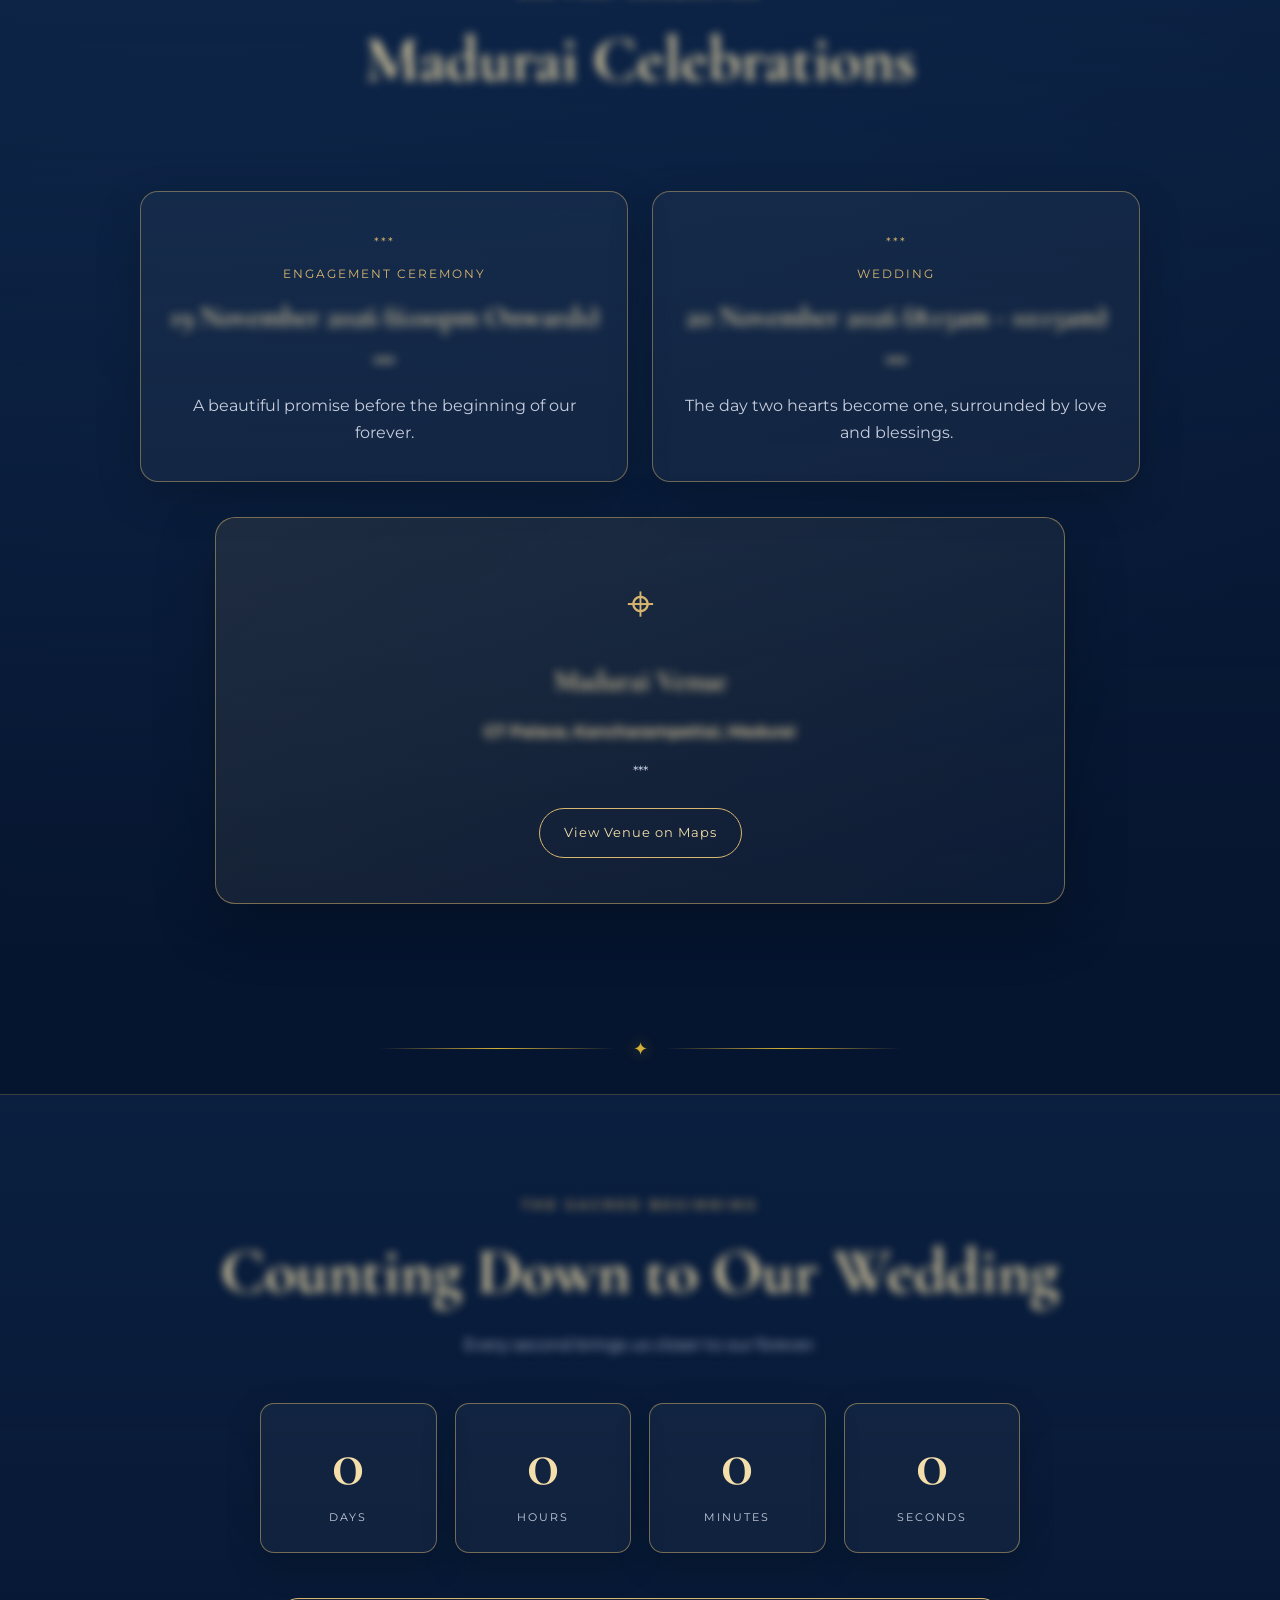
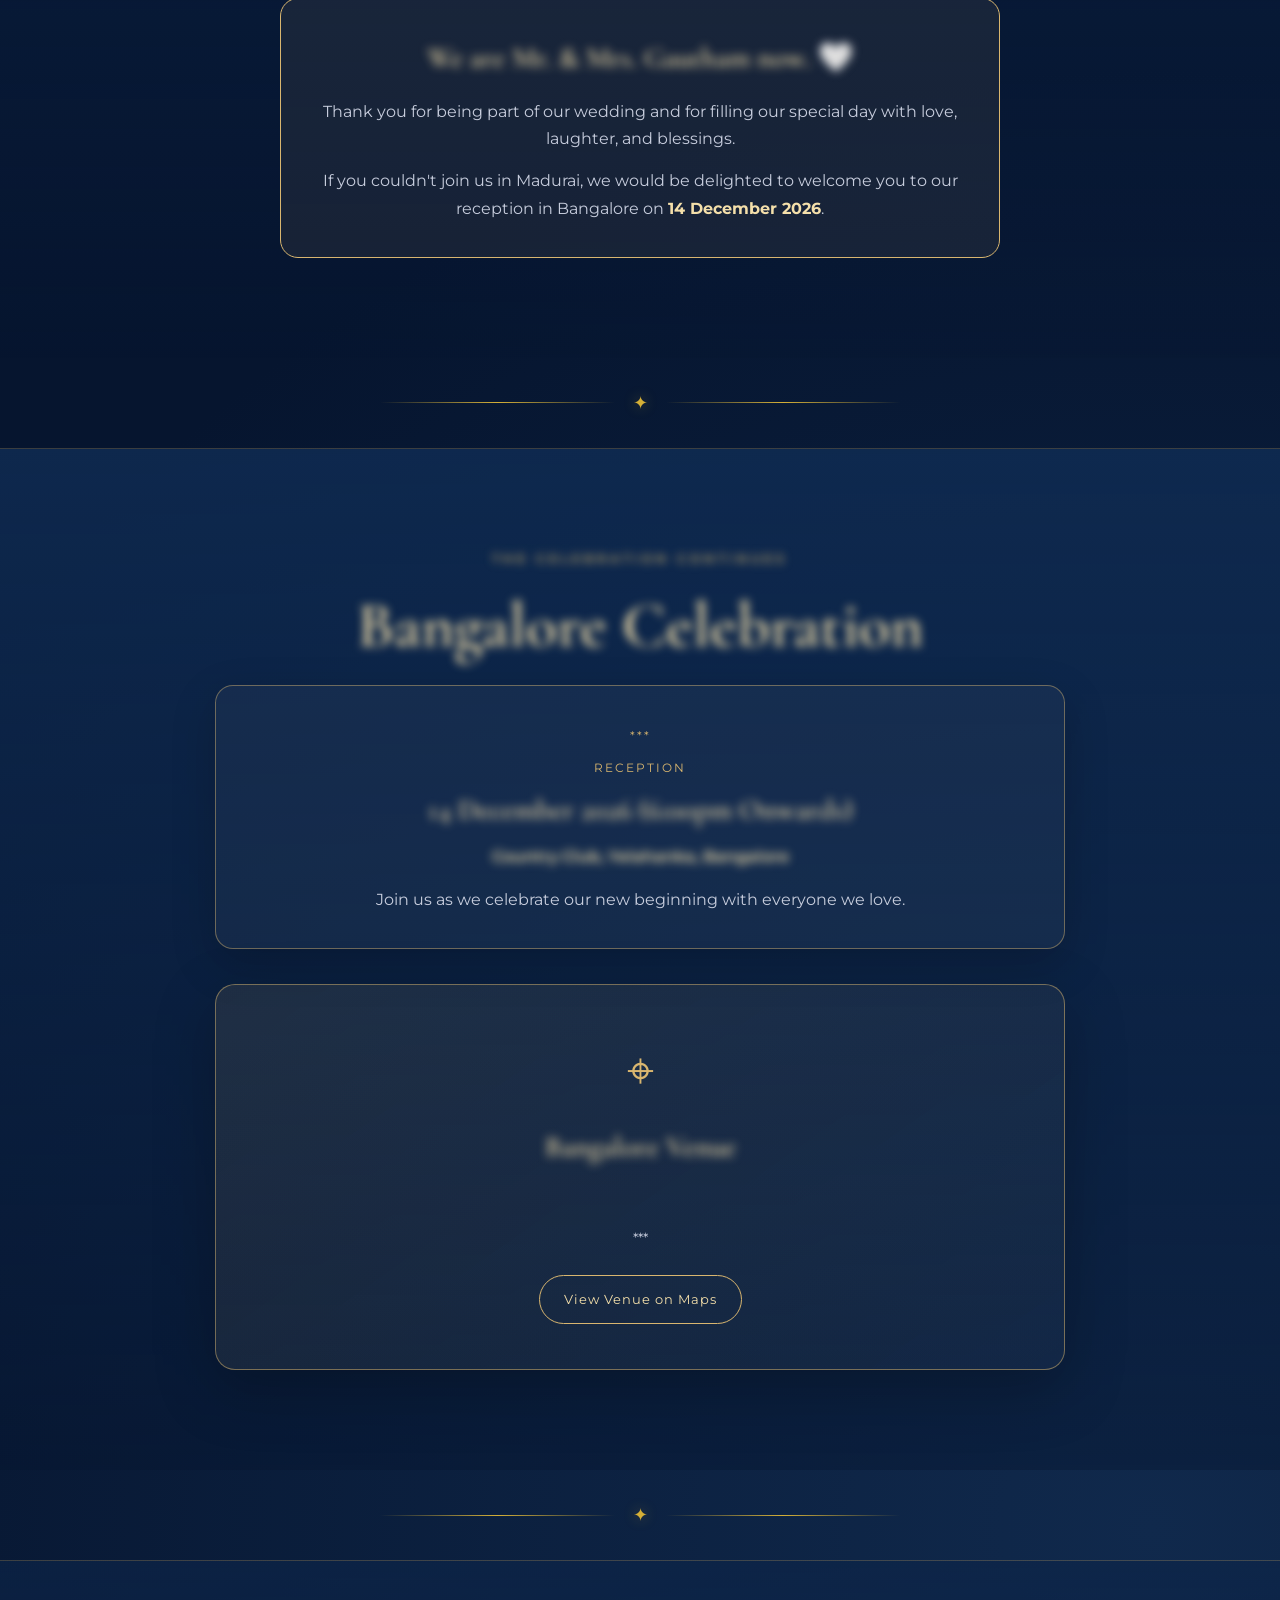
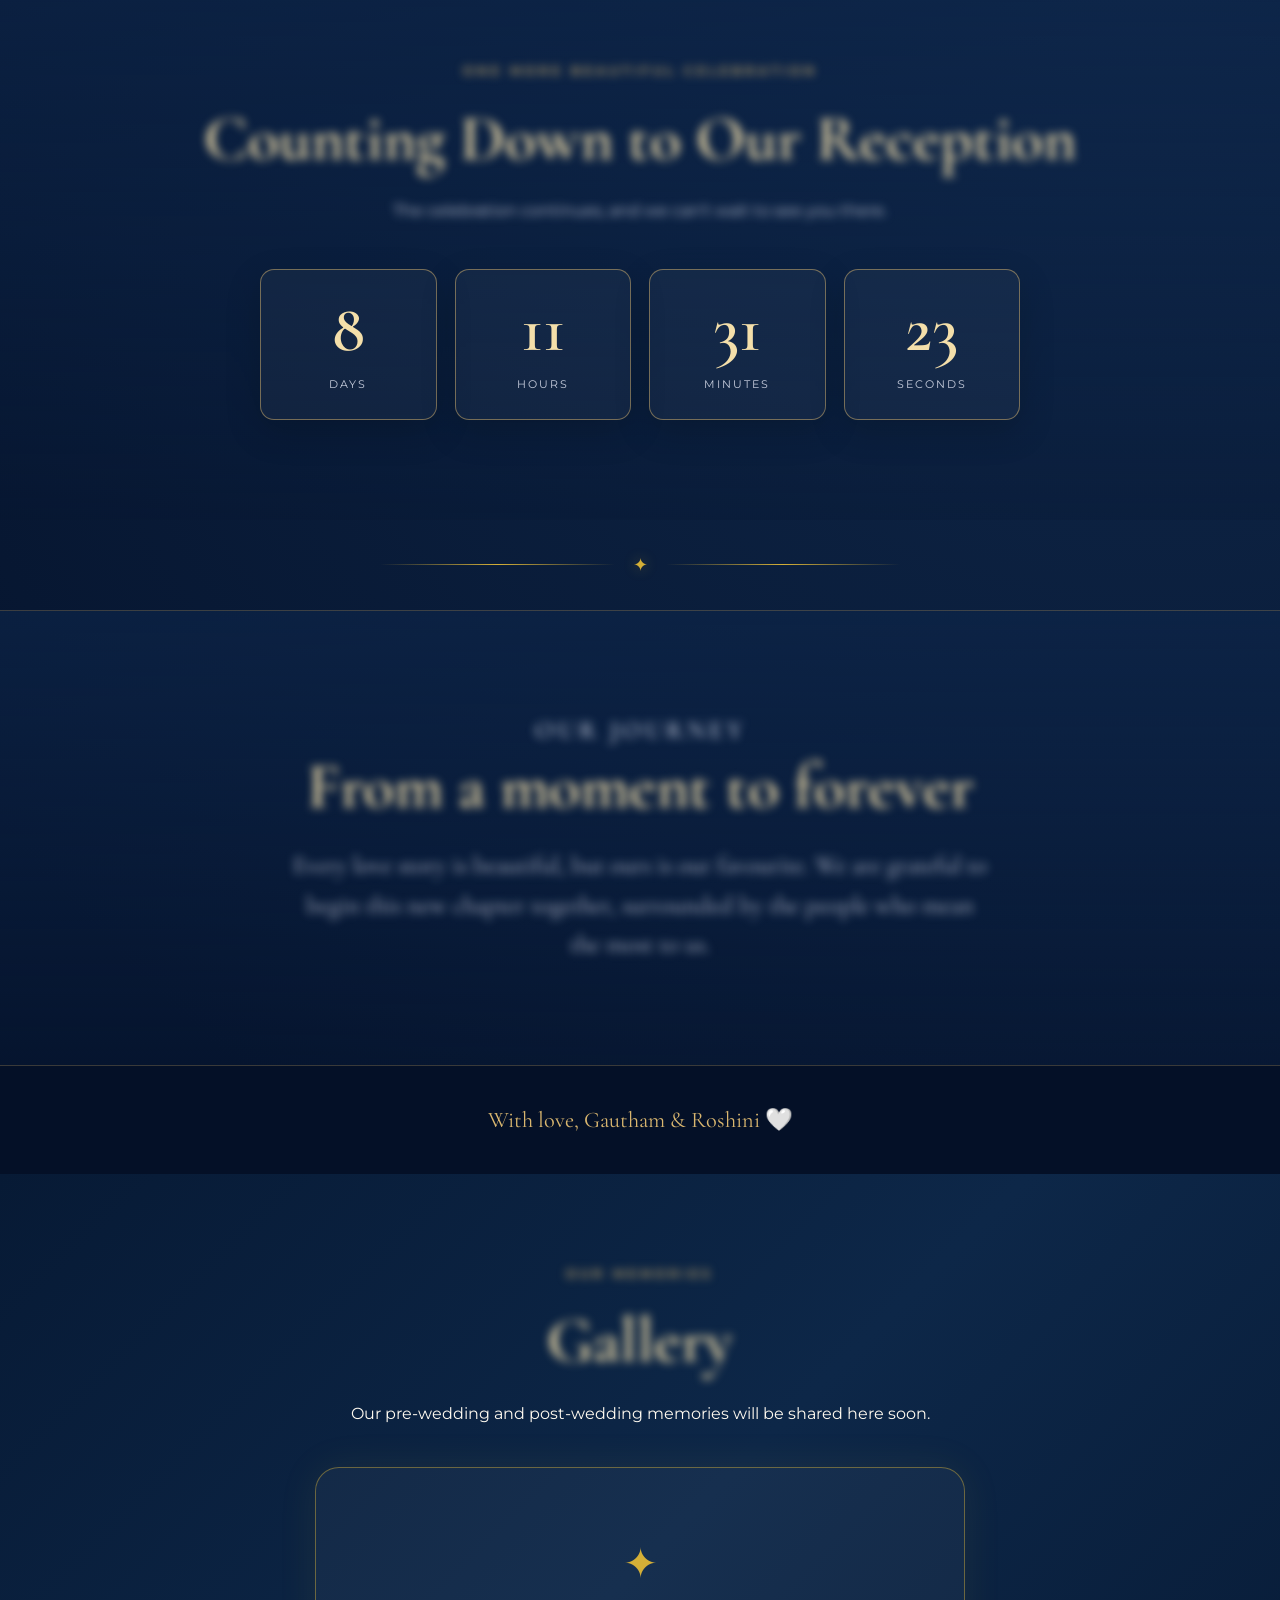
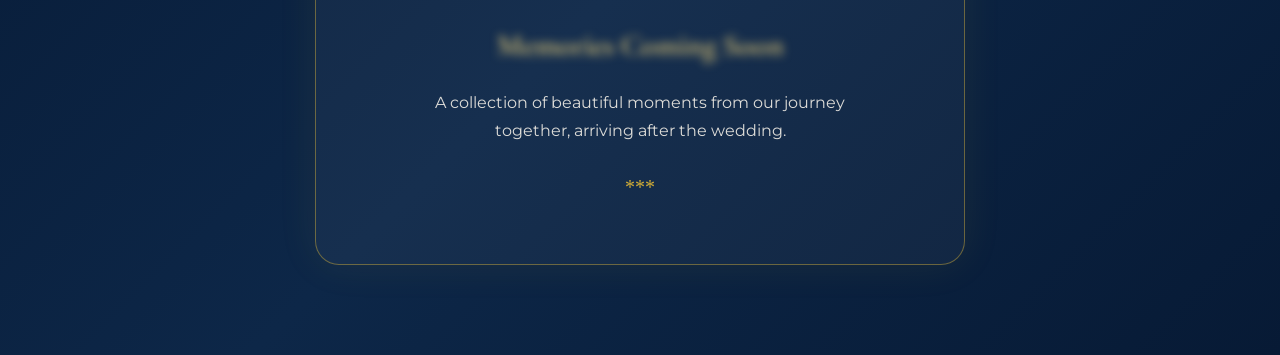
==== commit e0ab80f9: "Update index.html" ====
--- a/index.html
+++ b/index.html
@@ -152,7 +152,7 @@
         <span class="event-number">***</span>
         <p class="event-label">Engagement Ceremony</p>
         <h3>19 November 2026 (6:00pm Onwards)</h3>
-        <p class="venue">GT Palace, Kancharampettai, Madurai</p>
+        <p class="venue">***</p>
         <p>
           A beautiful promise before the beginning of our forever.
         </p>
@@ -162,7 +162,7 @@
         <span class="event-number">***</span>
         <p class="event-label">Wedding</p>
         <h3>20 November 2026 (8:15am - 10:15am)</h3>
-        <p class="venue">GT Palace, Kancharampettai, Madurai</p>
+        <p class="venue">***</p>
         <p>
           The day two hearts become one, surrounded by love and blessings.
         </p>
@@ -174,7 +174,7 @@
     <div class="location-card reveal">
       <div class="location-icon">⌖</div>
       <h3>Madurai Venue</h3>
-      <p class="venue">GT Palace, Thiruppalai, Madurai</p>
+      <p class="venue">GT Palace, Kancharampettai, Madurai</p>
 
       <p class="location-note">
         ***
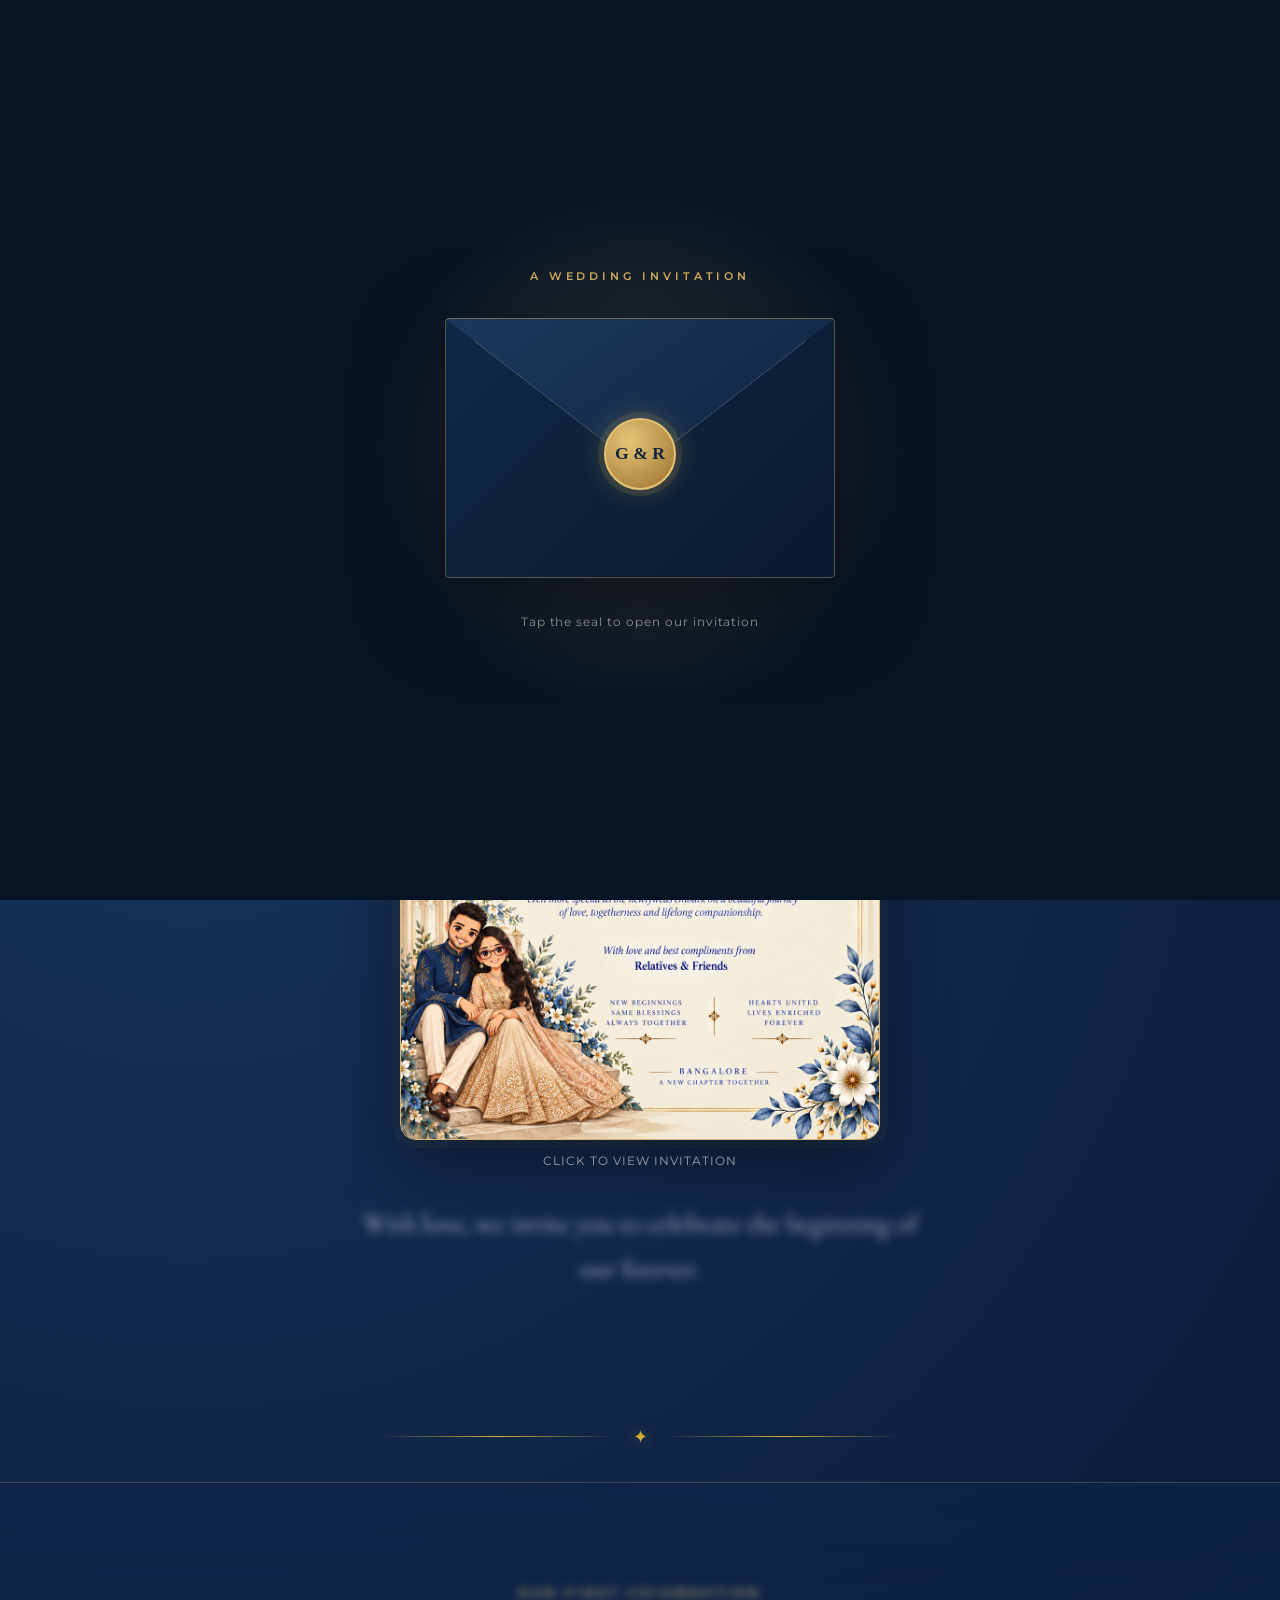
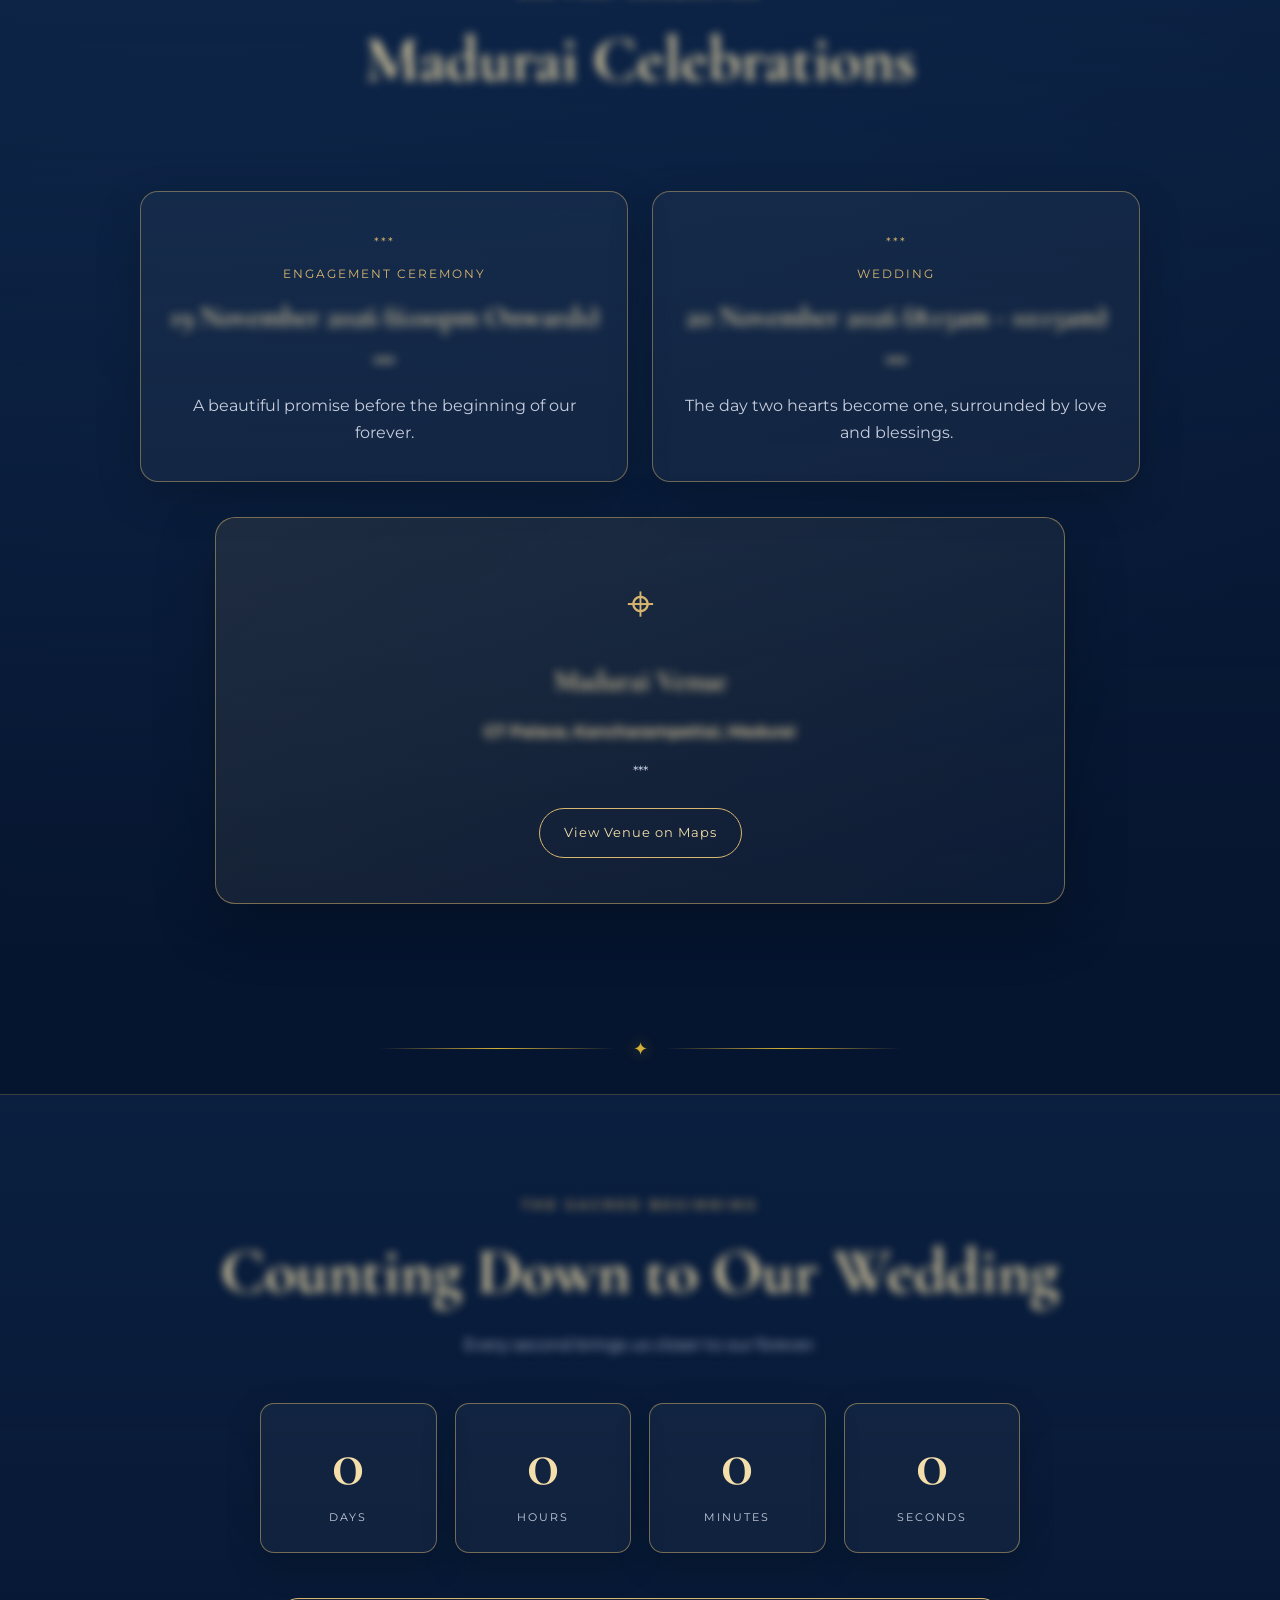
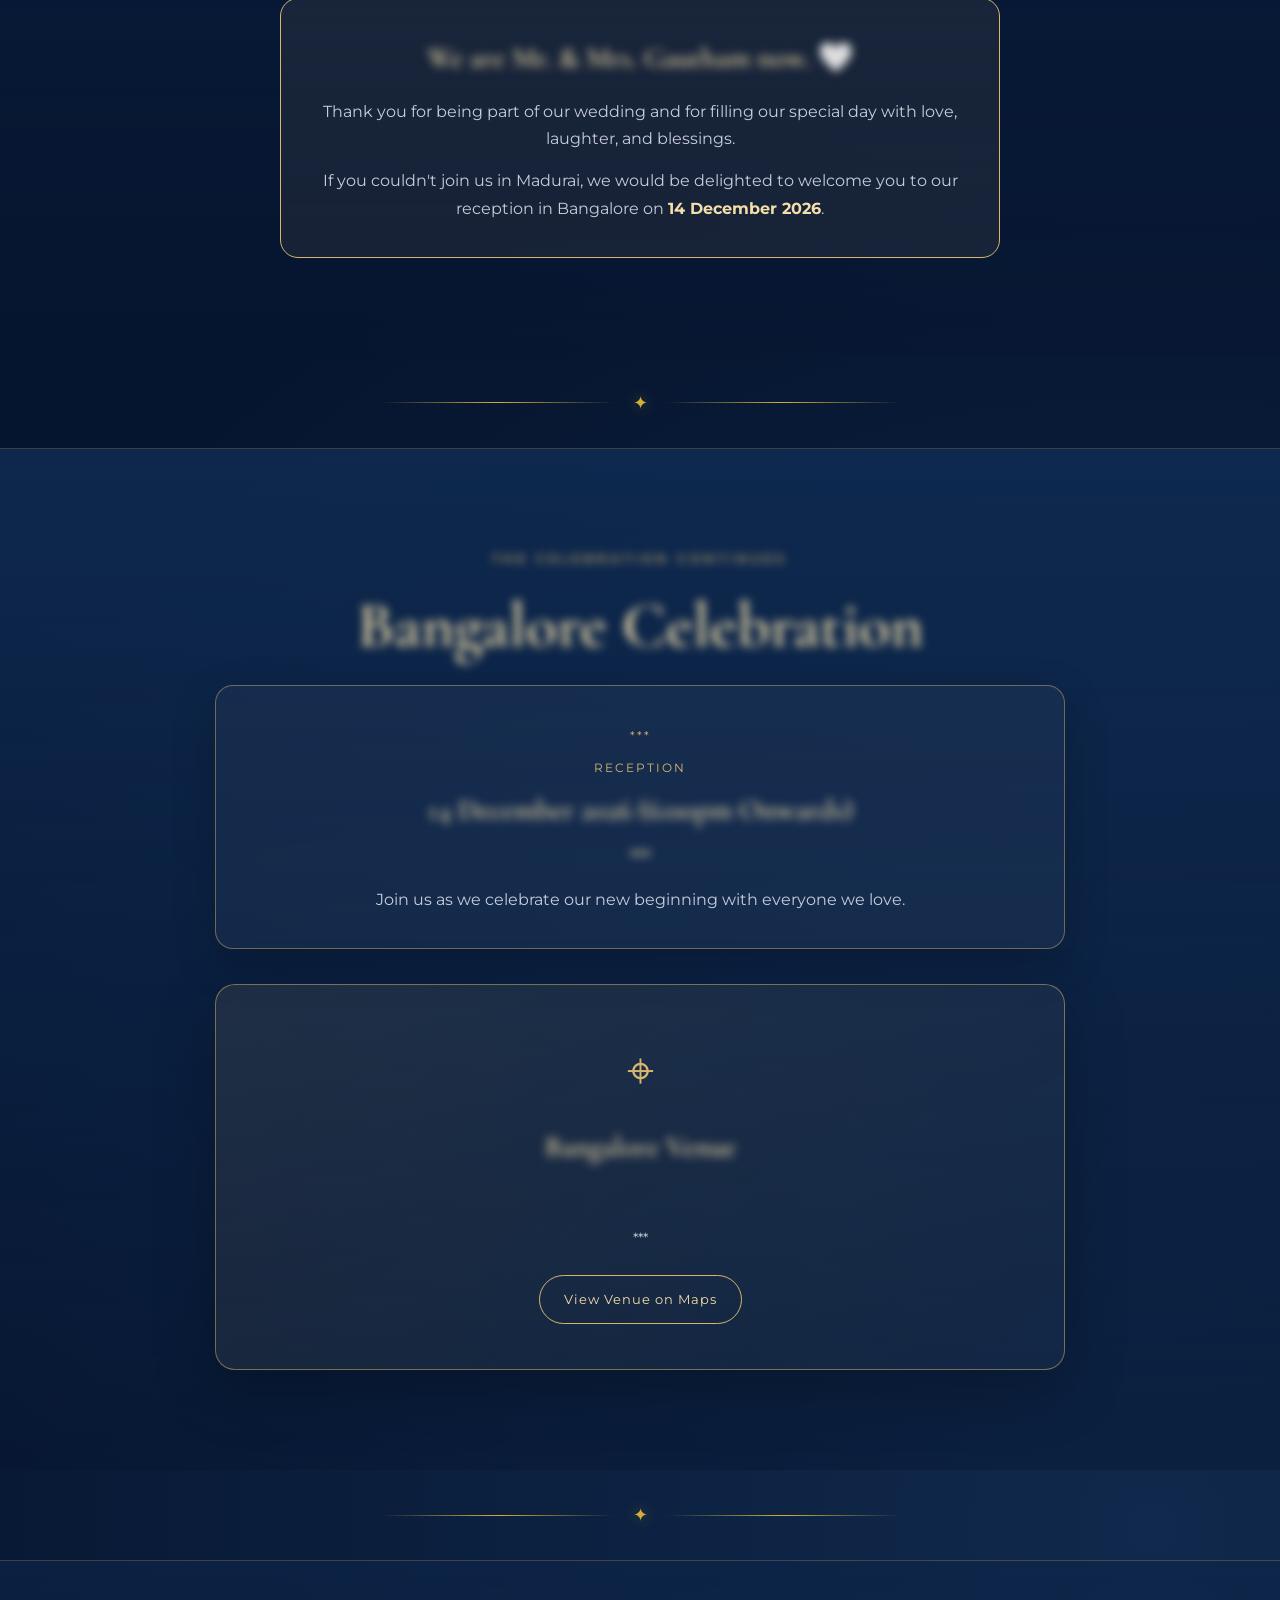
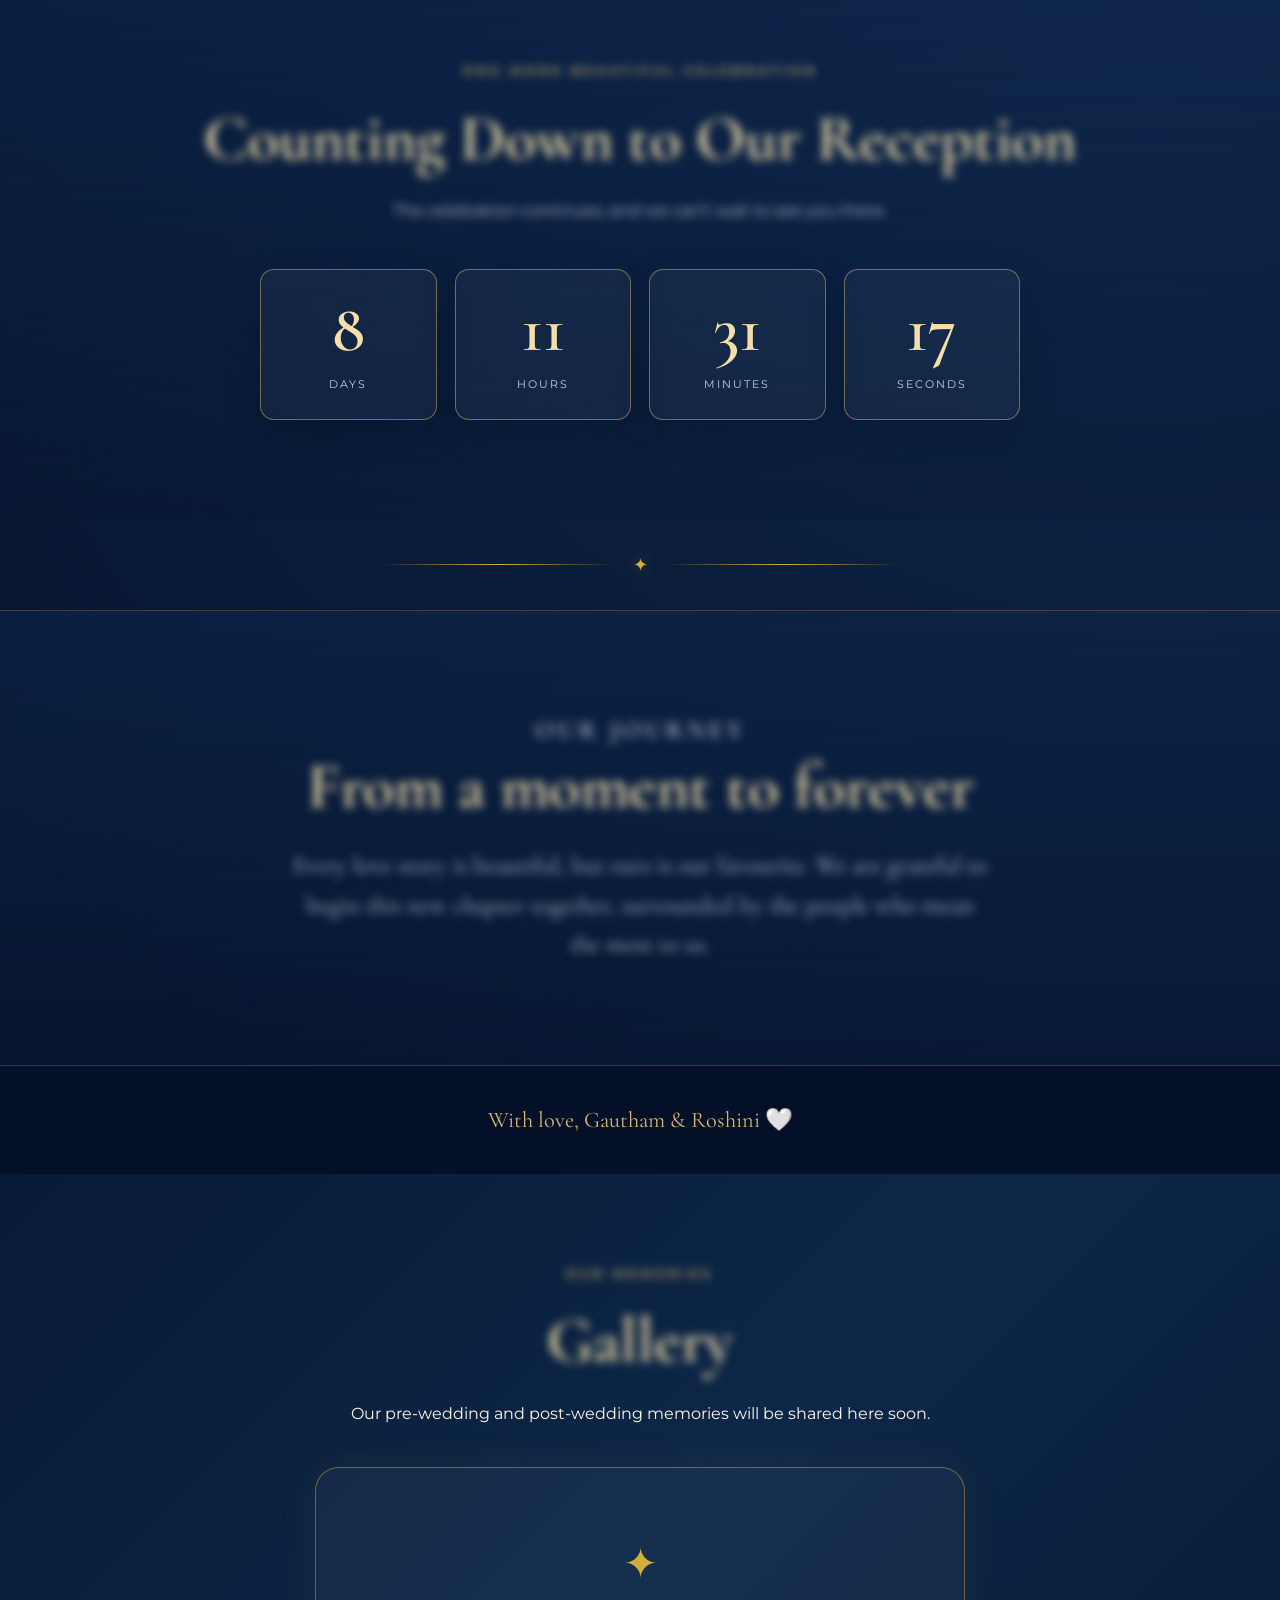
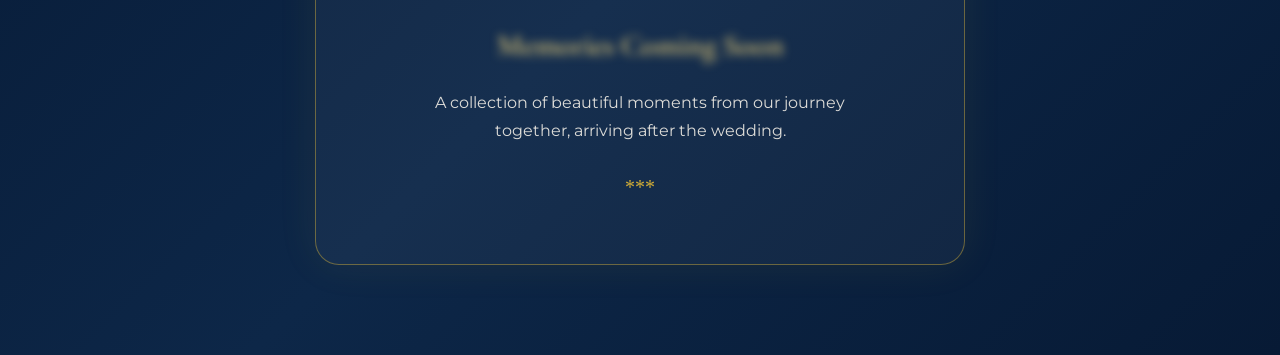
==== commit 28f04044: "Update index.html" ====
--- a/index.html
+++ b/index.html
@@ -262,7 +262,7 @@
       <span class="event-number">***</span>
       <p class="event-label">Reception</p>
       <h3>14 December 2026 (6:00pm Onwards)</h3>
-      <p class="venue">Country Club, Yelahanka, Bangalore</p>
+      <p class="venue">***</p>
 
       <p>
         Join us as we celebrate our new beginning with everyone we love.
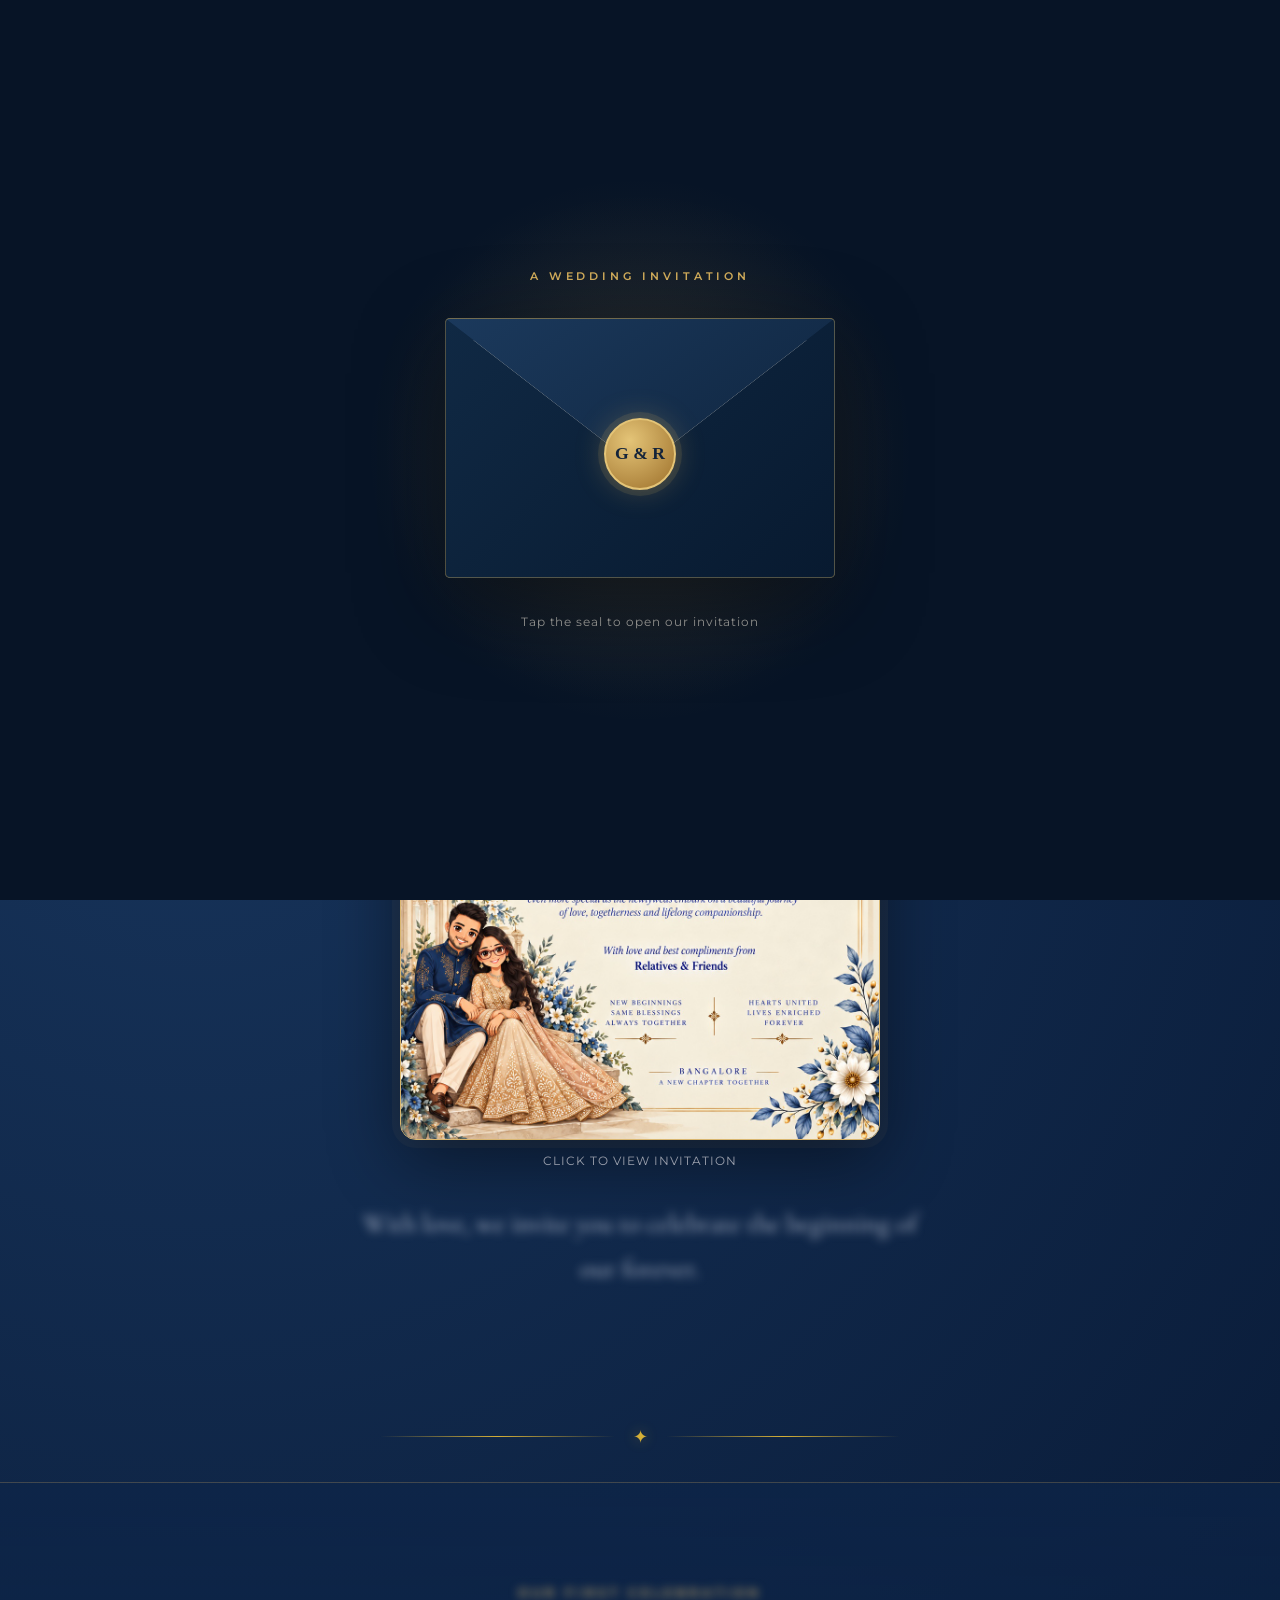
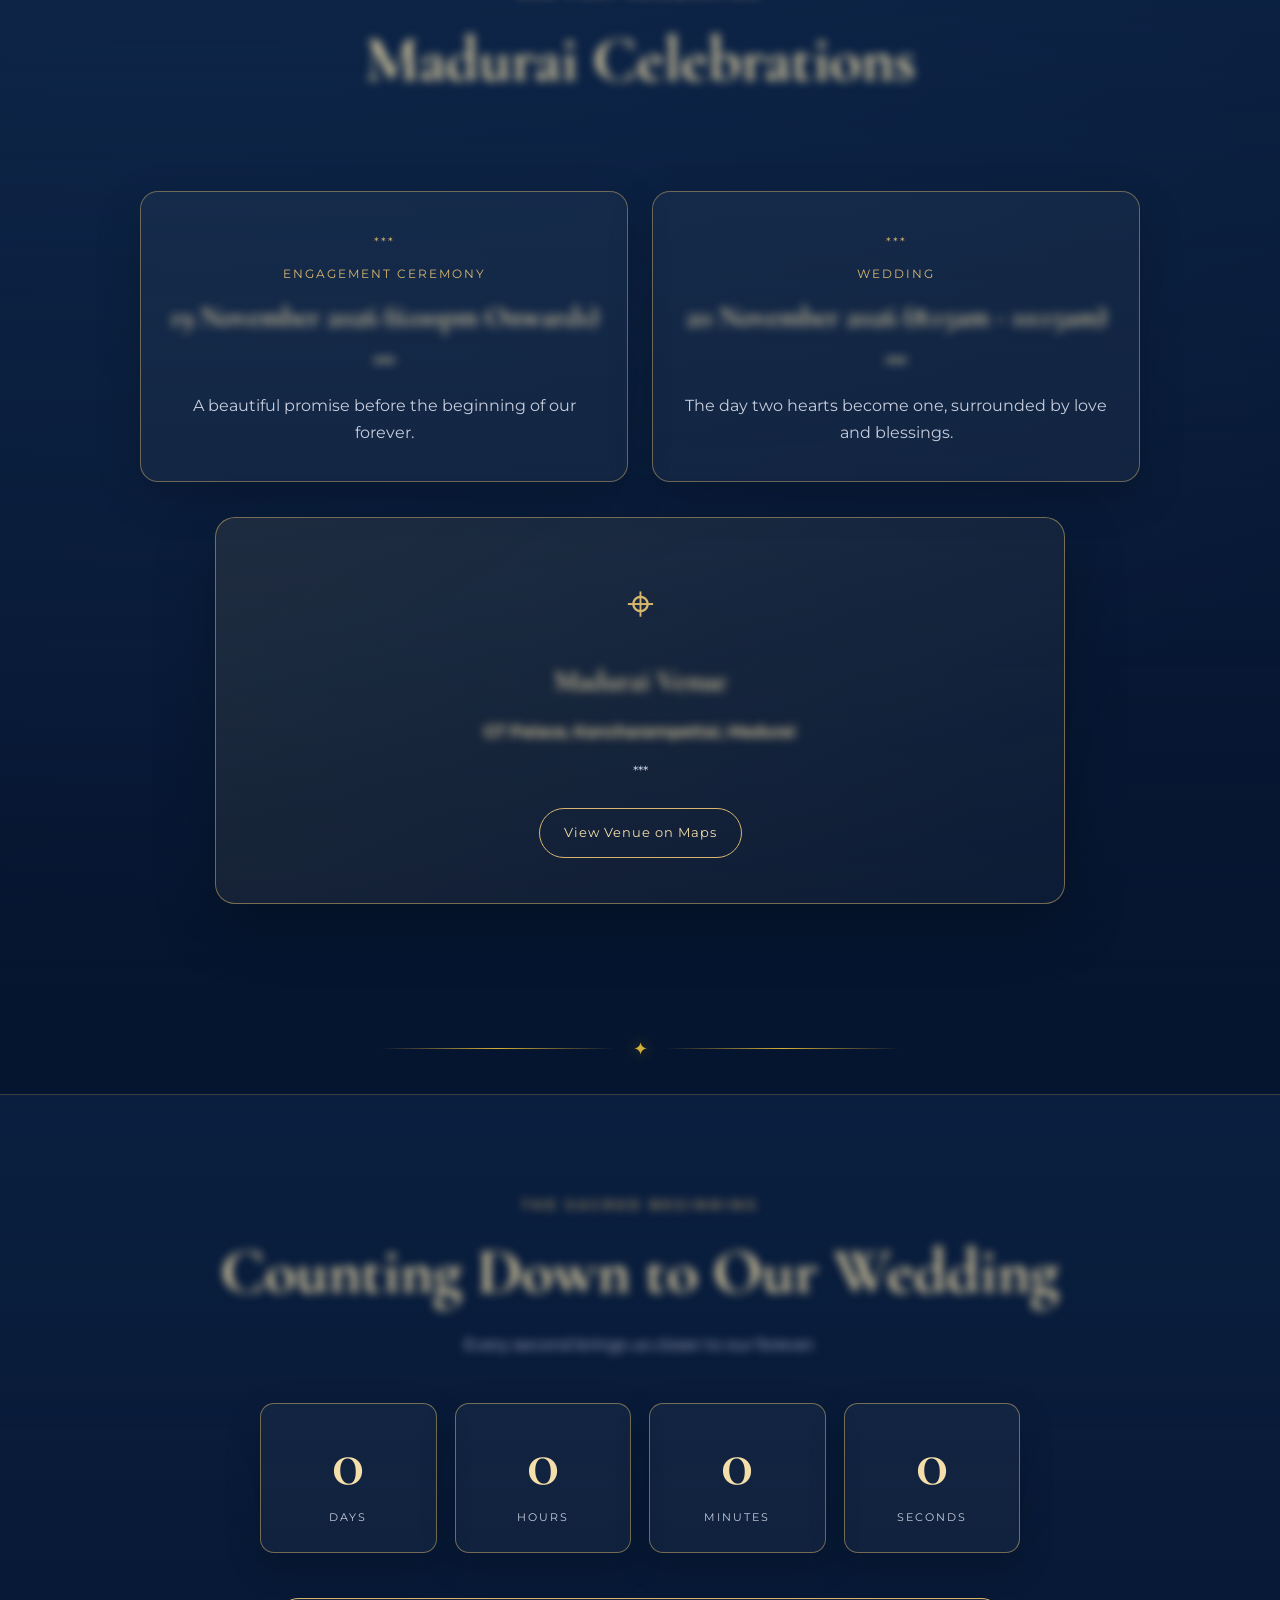
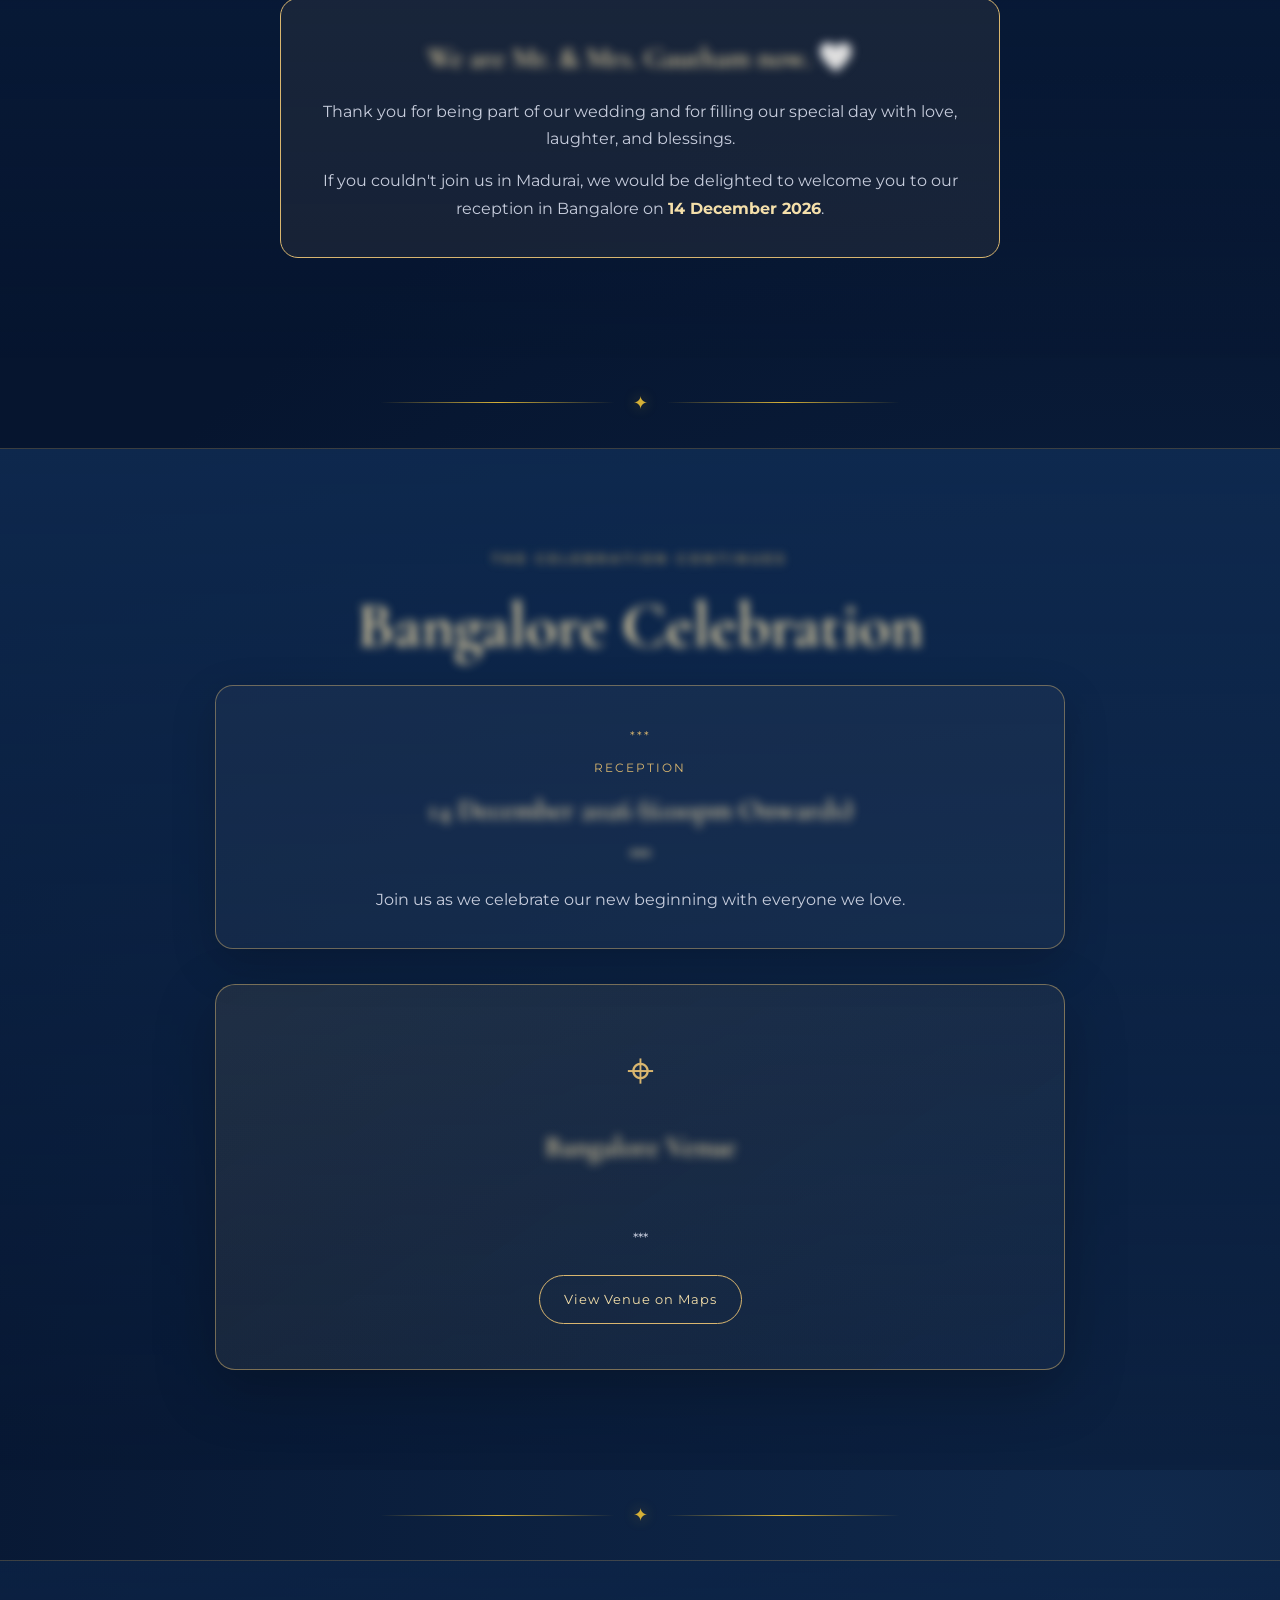
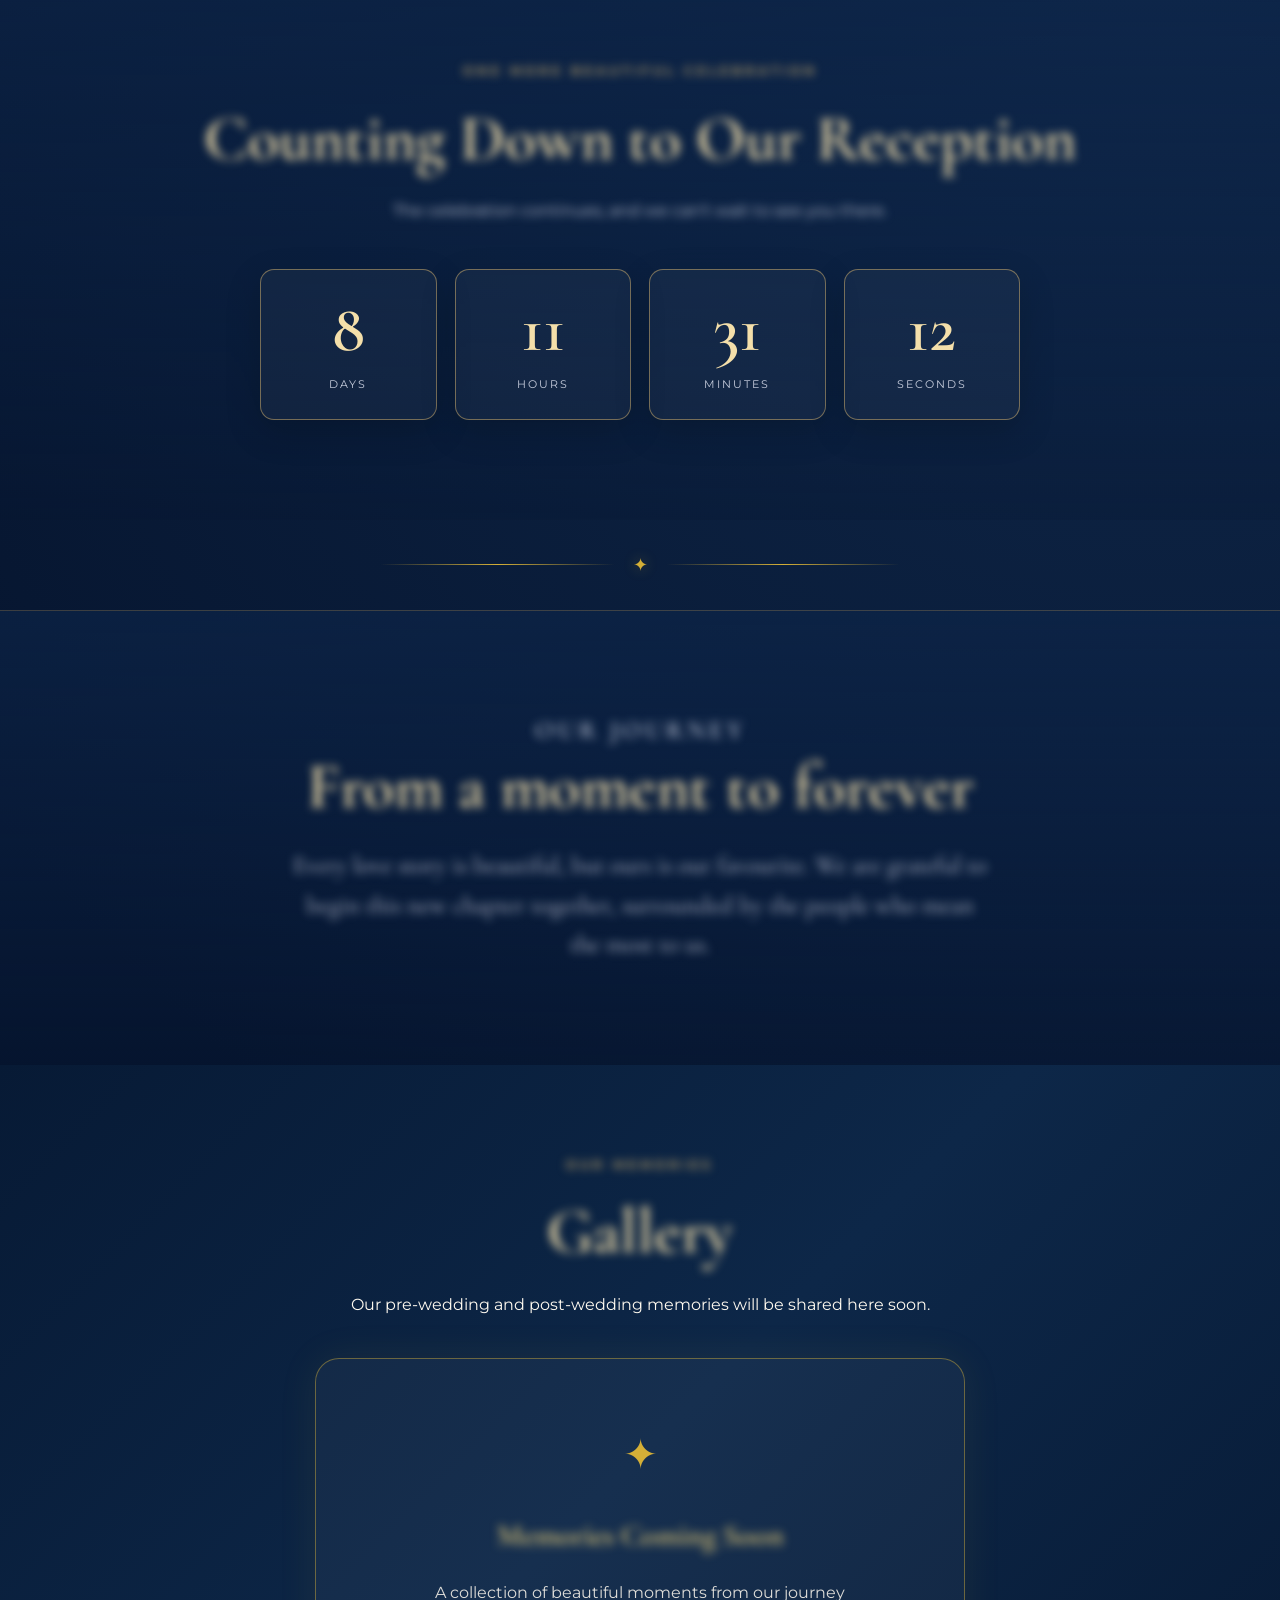
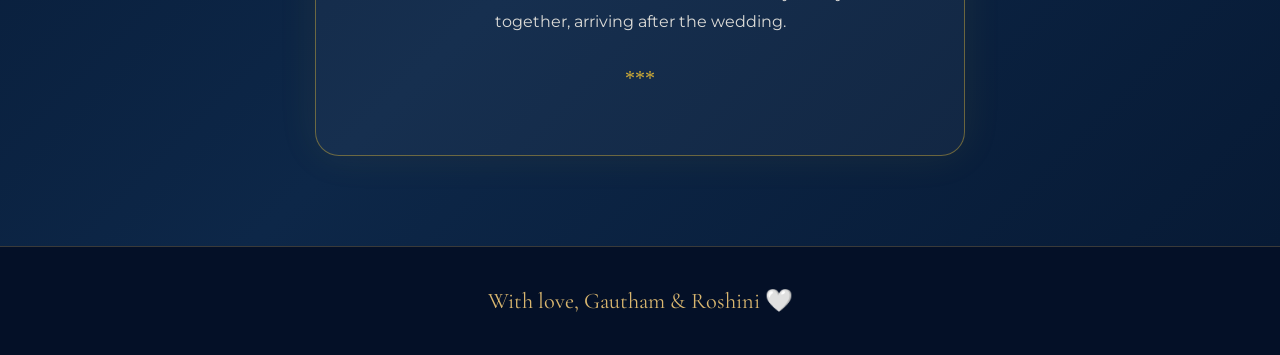
==== commit f8bc8797: "Update index.html" ====
--- a/index.html
+++ b/index.html
@@ -364,39 +364,39 @@
     </p>
   </section>
 
+  <!-- =================================
+     SEPARATE GALLERY PAGE SECTION
+================================= -->
+
+<section class="gallery-section" id="gallery">
+  <div class="section-heading">
+    <p class="eyebrow">Our Memories</p>
+
+    <h2>Gallery</h2>
+
+    <p class="section-subtitle">
+      Our pre-wedding and post-wedding memories will be shared here soon.
+    </p>
+  </div>
+
+  <div class="gallery-coming-soon">
+    <div class="gallery-icon">✦</div>
+
+    <h3>Memories Coming Soon</h3>
+
+    <p>
+      A collection of beautiful moments from our journey together,
+      arriving after the wedding.
+    </p>
+
+    <span>***</span>
+  </div>
+</section>
+
   <!-- Footer -->
   <footer>
     <p>With love, Gautham & Roshini 🤍</p>
   </footer>
-
-  <!-- =================================
-     SEPARATE GALLERY PAGE SECTION
-================================= -->
-
-<section class="gallery-section" id="gallery">
-  <div class="section-heading">
-    <p class="eyebrow">Our Memories</p>
-
-    <h2>Gallery</h2>
-
-    <p class="section-subtitle">
-      Our pre-wedding and post-wedding memories will be shared here soon.
-    </p>
-  </div>
-
-  <div class="gallery-coming-soon">
-    <div class="gallery-icon">✦</div>
-
-    <h3>Memories Coming Soon</h3>
-
-    <p>
-      A collection of beautiful moments from our journey together,
-      arriving after the wedding.
-    </p>
-
-    <span>***</span>
-  </div>
-</section>
   
   <!-- Interactive Features -->
   <script>
--- a/style.css
+++ b/style.css
@@ -1284,3 +1284,21 @@
   overflow: hidden;
   z-index: 9999;
 }
+/* Madurai–Bangalore gold outline background */
+body {
+  position: relative;
+  isolation: isolate;
+}
+
+body::before {
+  content: "";
+  position: fixed;
+  inset: 0;
+  background-image: url("assets/madurai-bangalore-outline.png");
+  background-repeat: no-repeat;
+  background-position: center center;
+  background-size: cover;
+  opacity: 0.30;
+  pointer-events: none;
+  z-index: -1;
+}
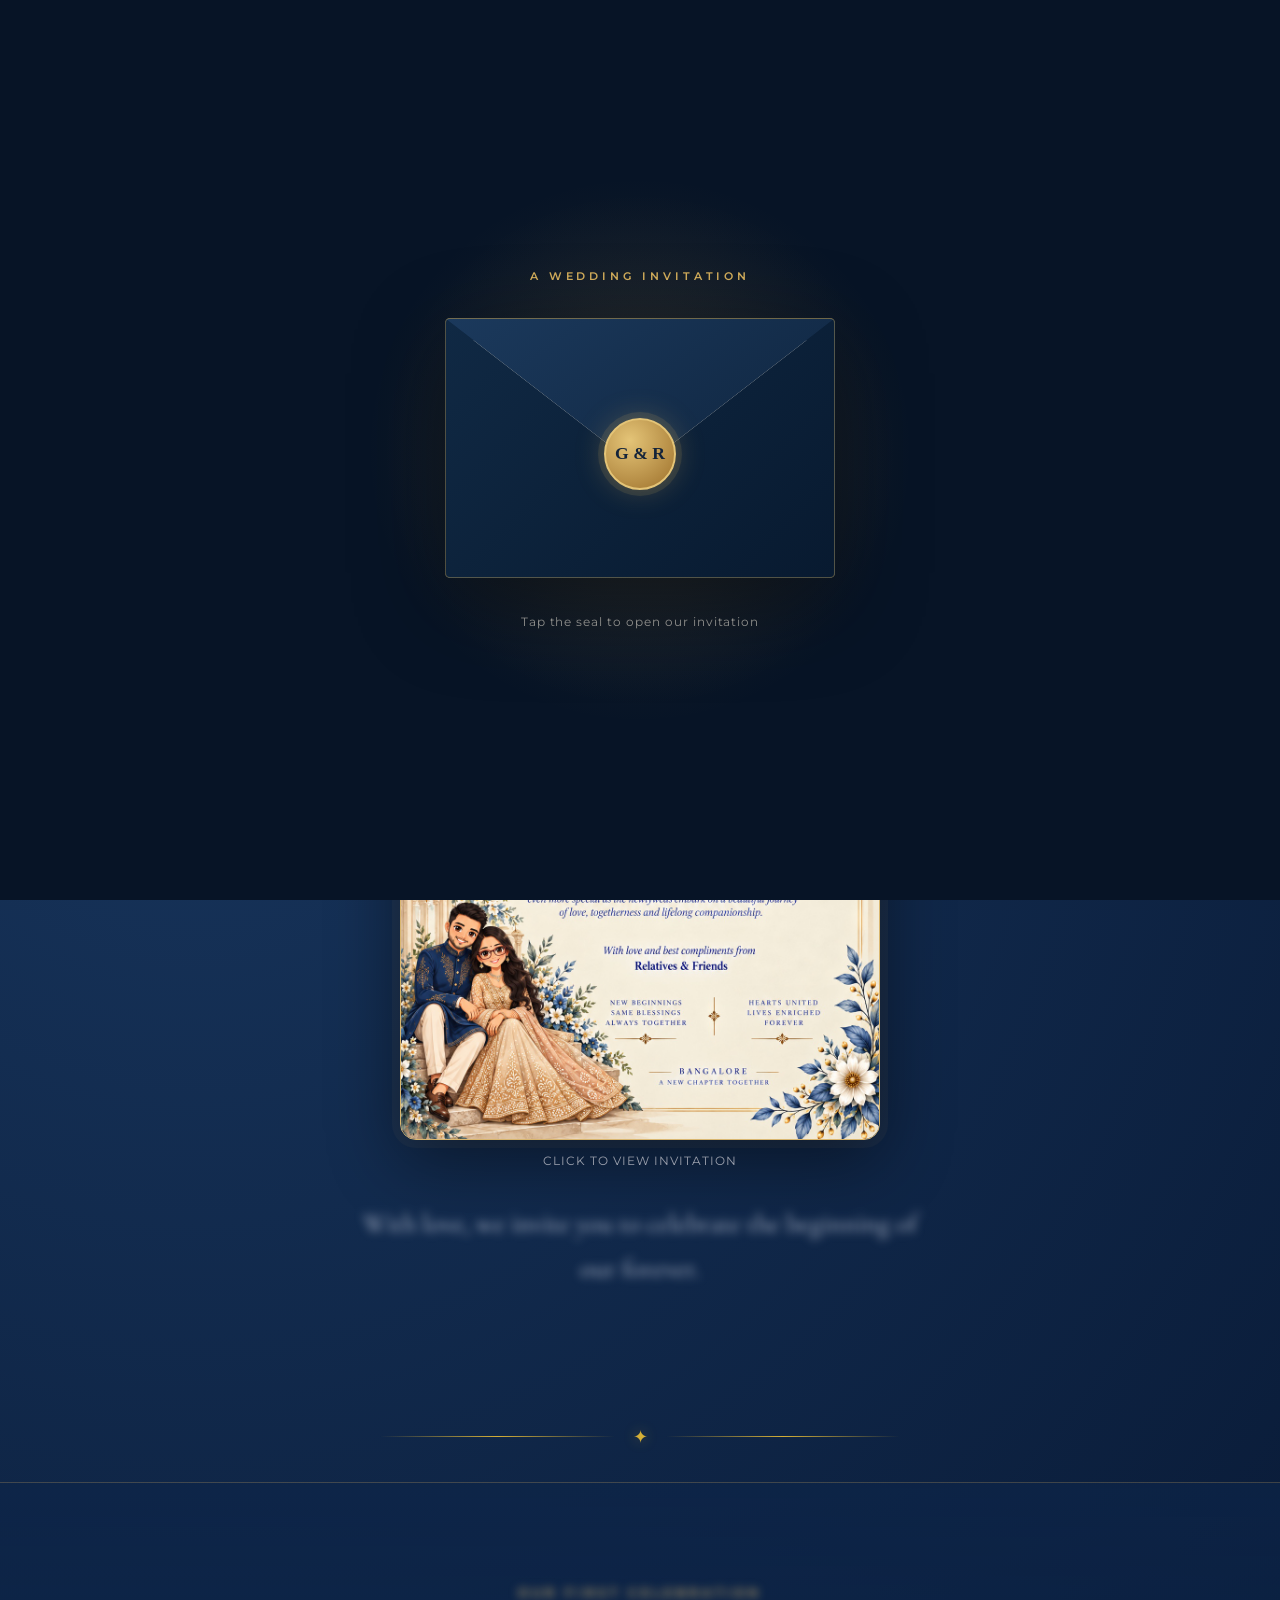
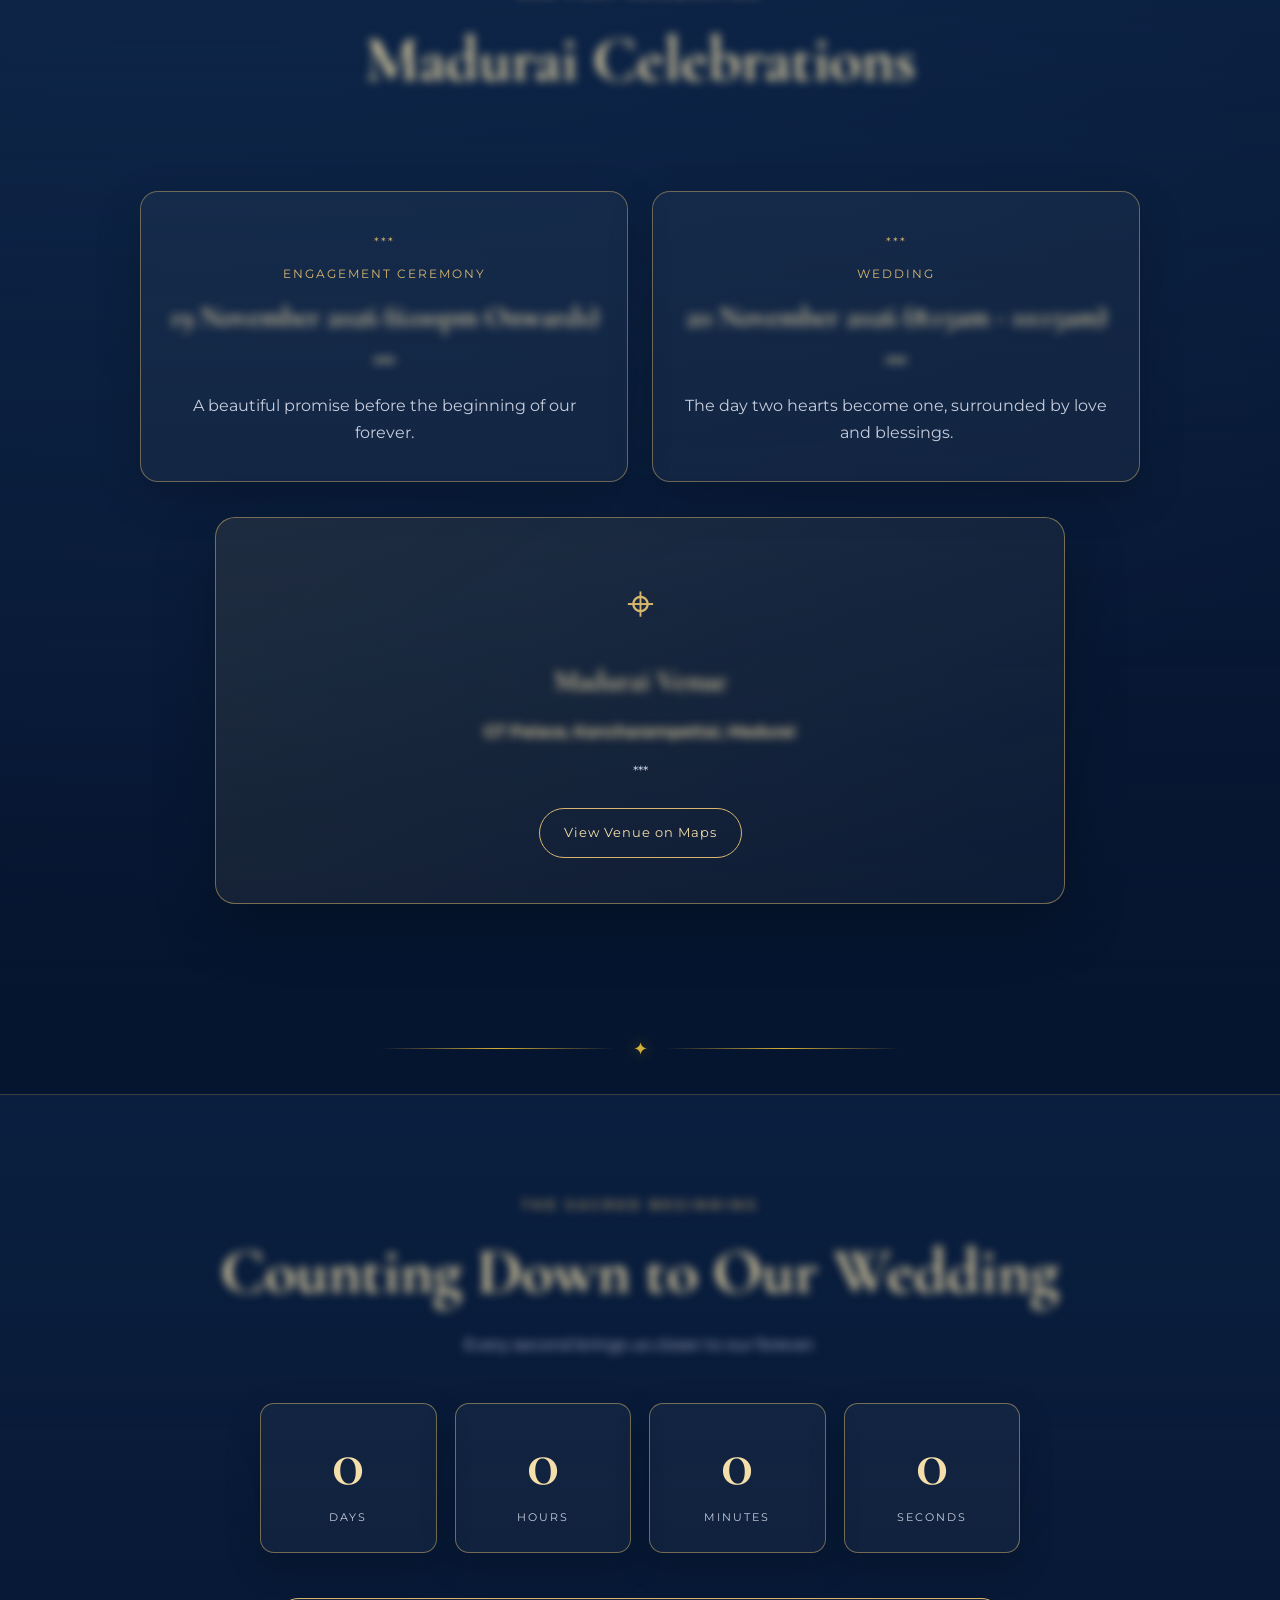
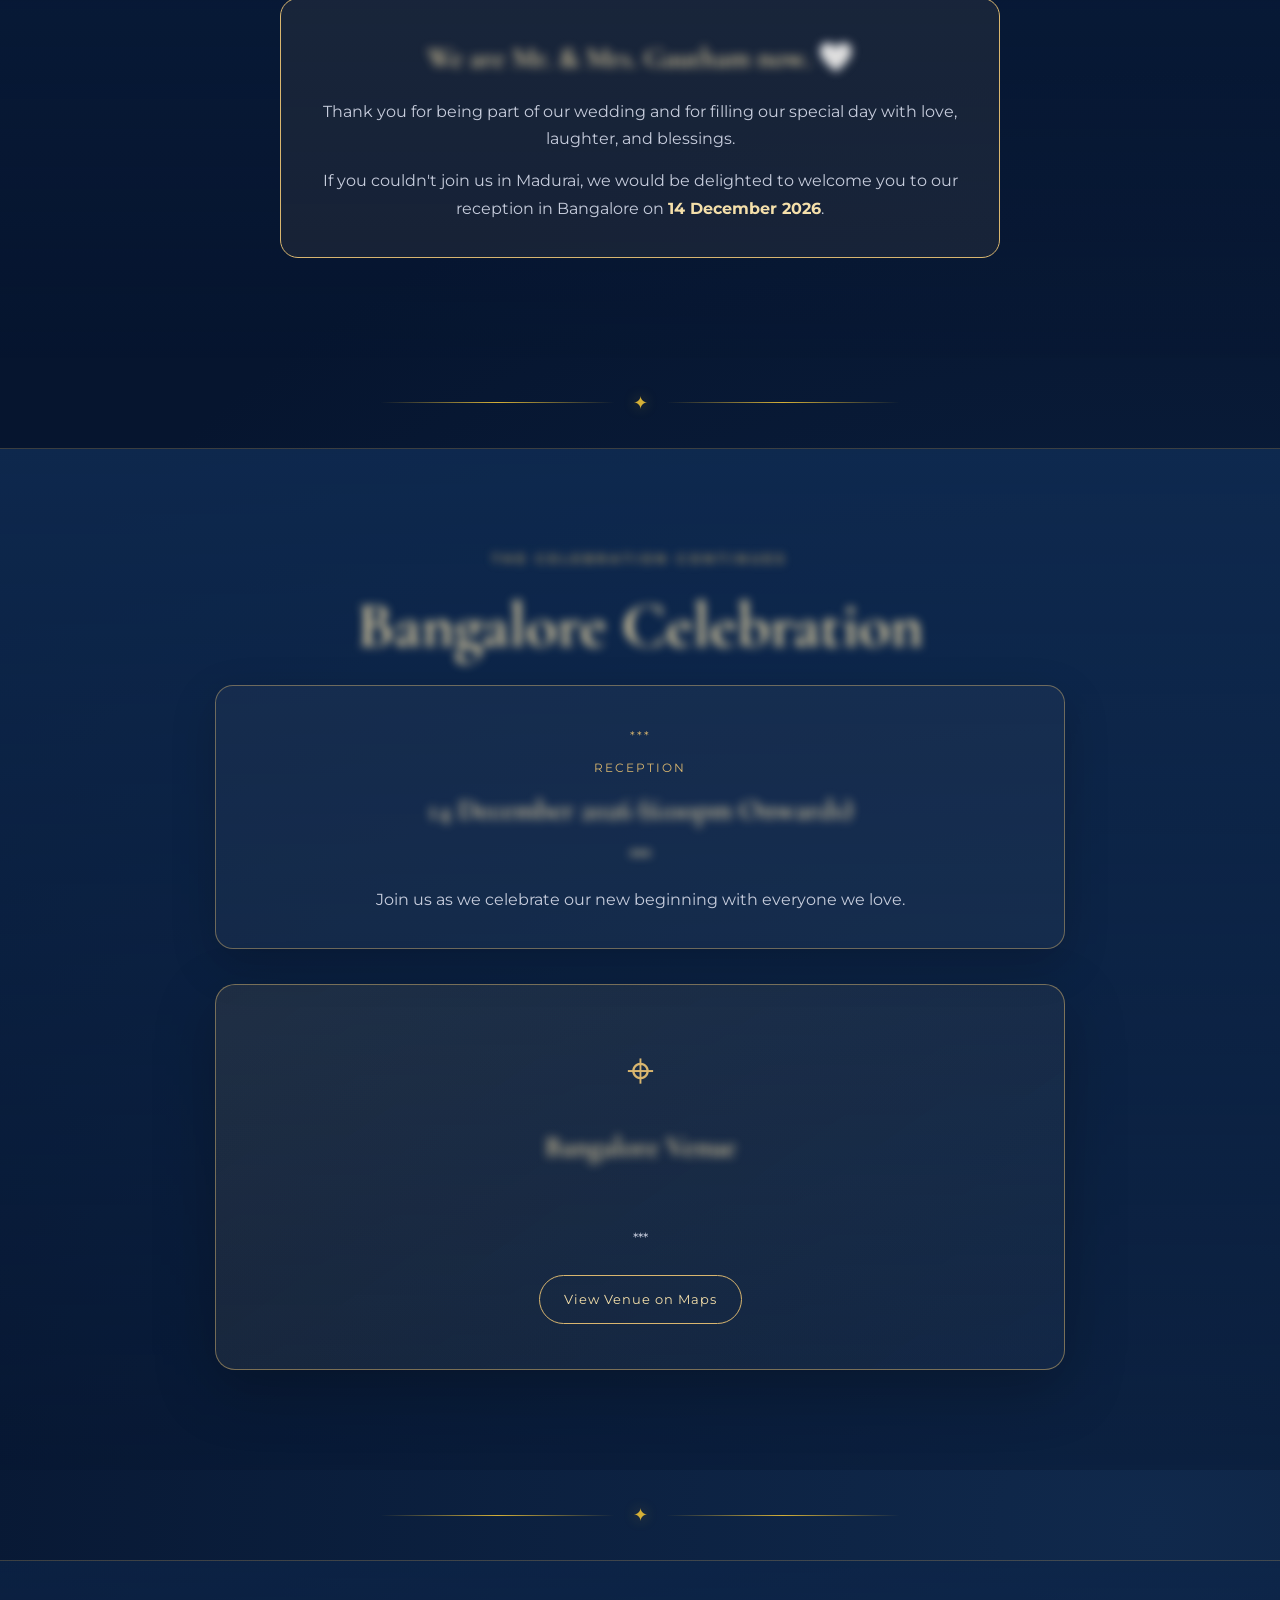
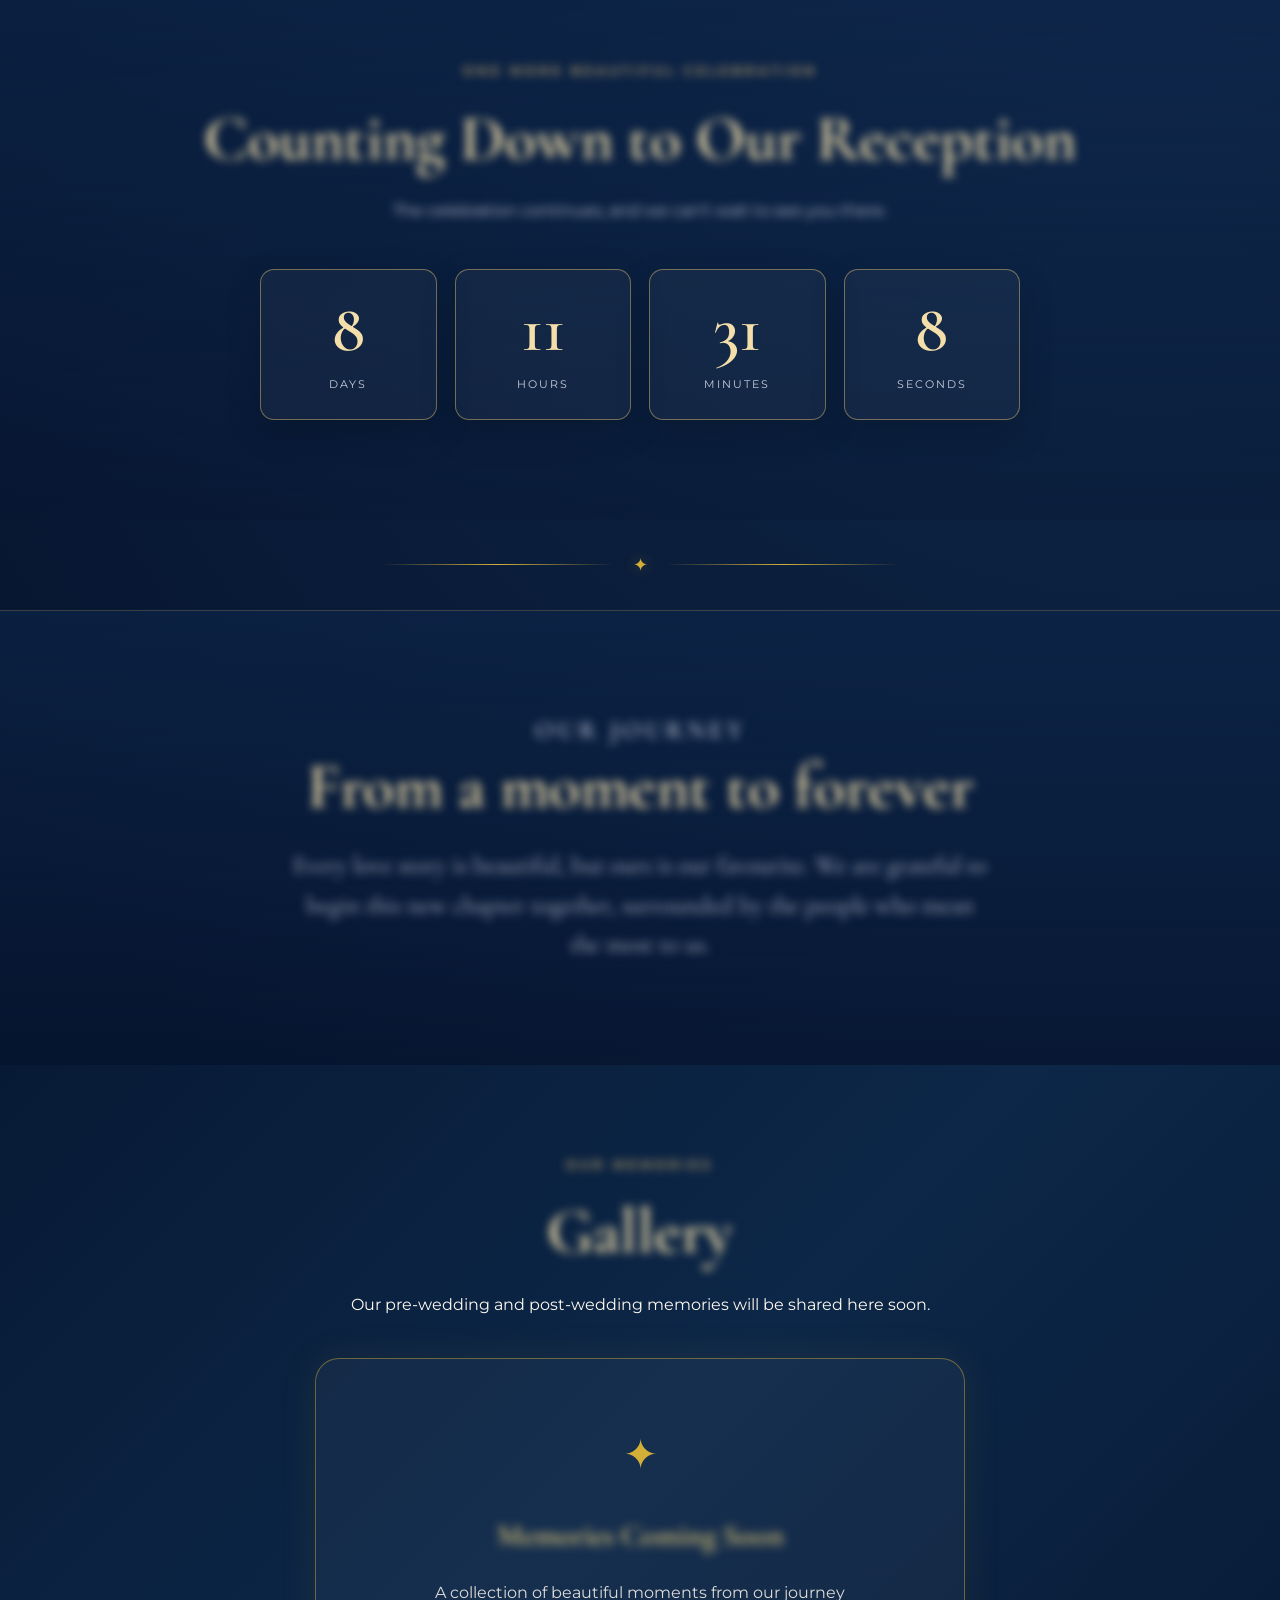
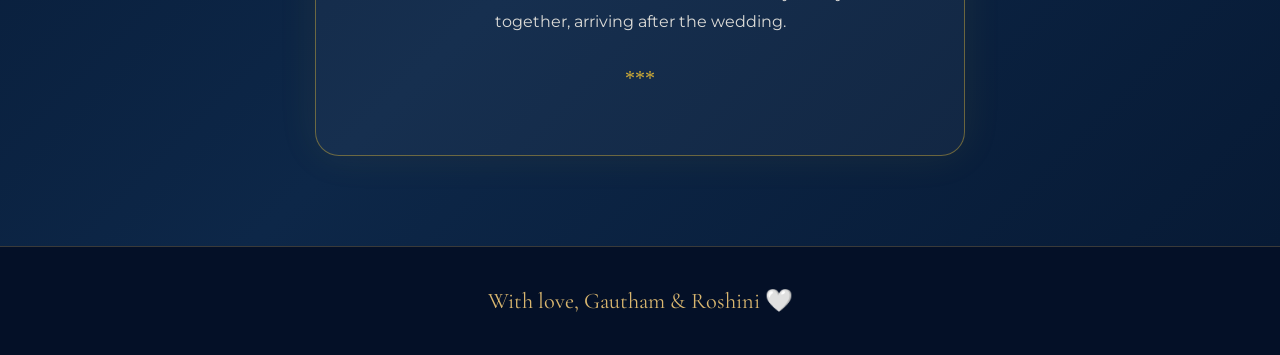
==== commit 9365b220: "Update index.html" ====
--- a/index.html
+++ b/index.html
@@ -668,6 +668,40 @@
 openInvitationButton.addEventListener("click", function () {
   startWeddingMusic();
 });
+
+    /* Golden glitter burst on click */
+
+document.addEventListener("click", function (event) {
+  const glitterCount = 24;
+
+  for (let i = 0; i < glitterCount; i++) {
+    const glitter = document.createElement("span");
+
+    glitter.className = "gold-glitter";
+
+    glitter.style.left = event.clientX + "px";
+    glitter.style.top = event.clientY + "px";
+
+    const angle = Math.random() * Math.PI * 2;
+    const distance = 40 + Math.random() * 90;
+
+    const x = Math.cos(angle) * distance;
+    const y = Math.sin(angle) * distance;
+
+    glitter.style.setProperty("--x", x + "px");
+    glitter.style.setProperty("--y", y + "px");
+
+    const size = 3 + Math.random() * 5;
+    glitter.style.width = size + "px";
+    glitter.style.height = size + "px";
+
+    document.body.appendChild(glitter);
+
+    setTimeout(function () {
+      glitter.remove();
+    }, 800);
+  }
+});
   </script>
 
 </body>
--- a/style.css
+++ b/style.css
@@ -1298,7 +1298,38 @@
   background-repeat: no-repeat;
   background-position: center center;
   background-size: cover;
-  opacity: 0.30;
+  opacity: 0.50;
   pointer-events: none;
   z-index: -1;
 }
+/* G & R custom golden cursor */
+body,
+button,
+a {
+  cursor: url("assets/gr-cursor.png") 8 8, auto;
+}
+
+/* Golden glitter particles */
+.gold-glitter {
+  position: fixed;
+  width: 6px;
+  height: 6px;
+  background: #f5c76b;
+  border-radius: 50%;
+  pointer-events: none;
+  z-index: 99999;
+  box-shadow: 0 0 8px rgba(245, 199, 107, 0.9);
+  animation: glitter-burst 800ms ease-out forwards;
+}
+
+@keyframes glitter-burst {
+  0% {
+    opacity: 1;
+    transform: translate(0, 0) scale(1);
+  }
+
+  100% {
+    opacity: 0;
+    transform: translate(var(--x), var(--y)) scale(0.2);
+  }
+}
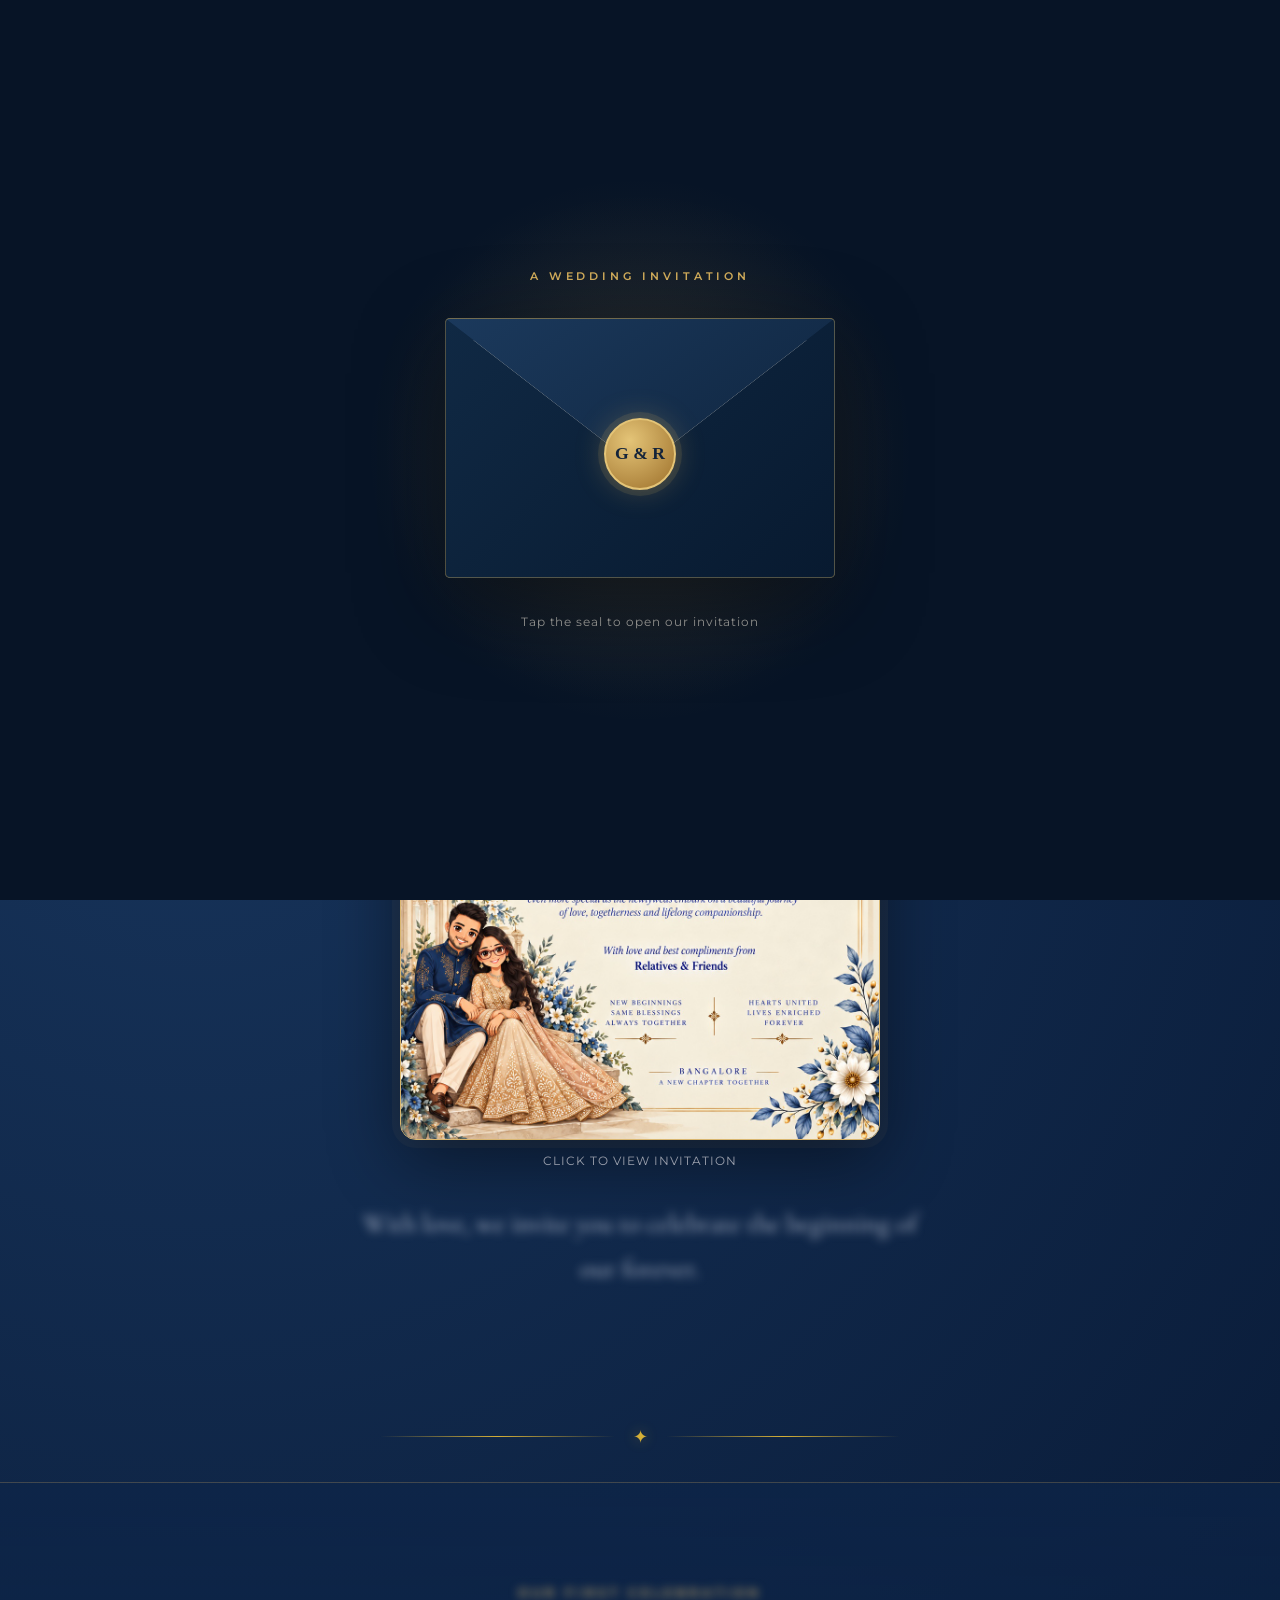
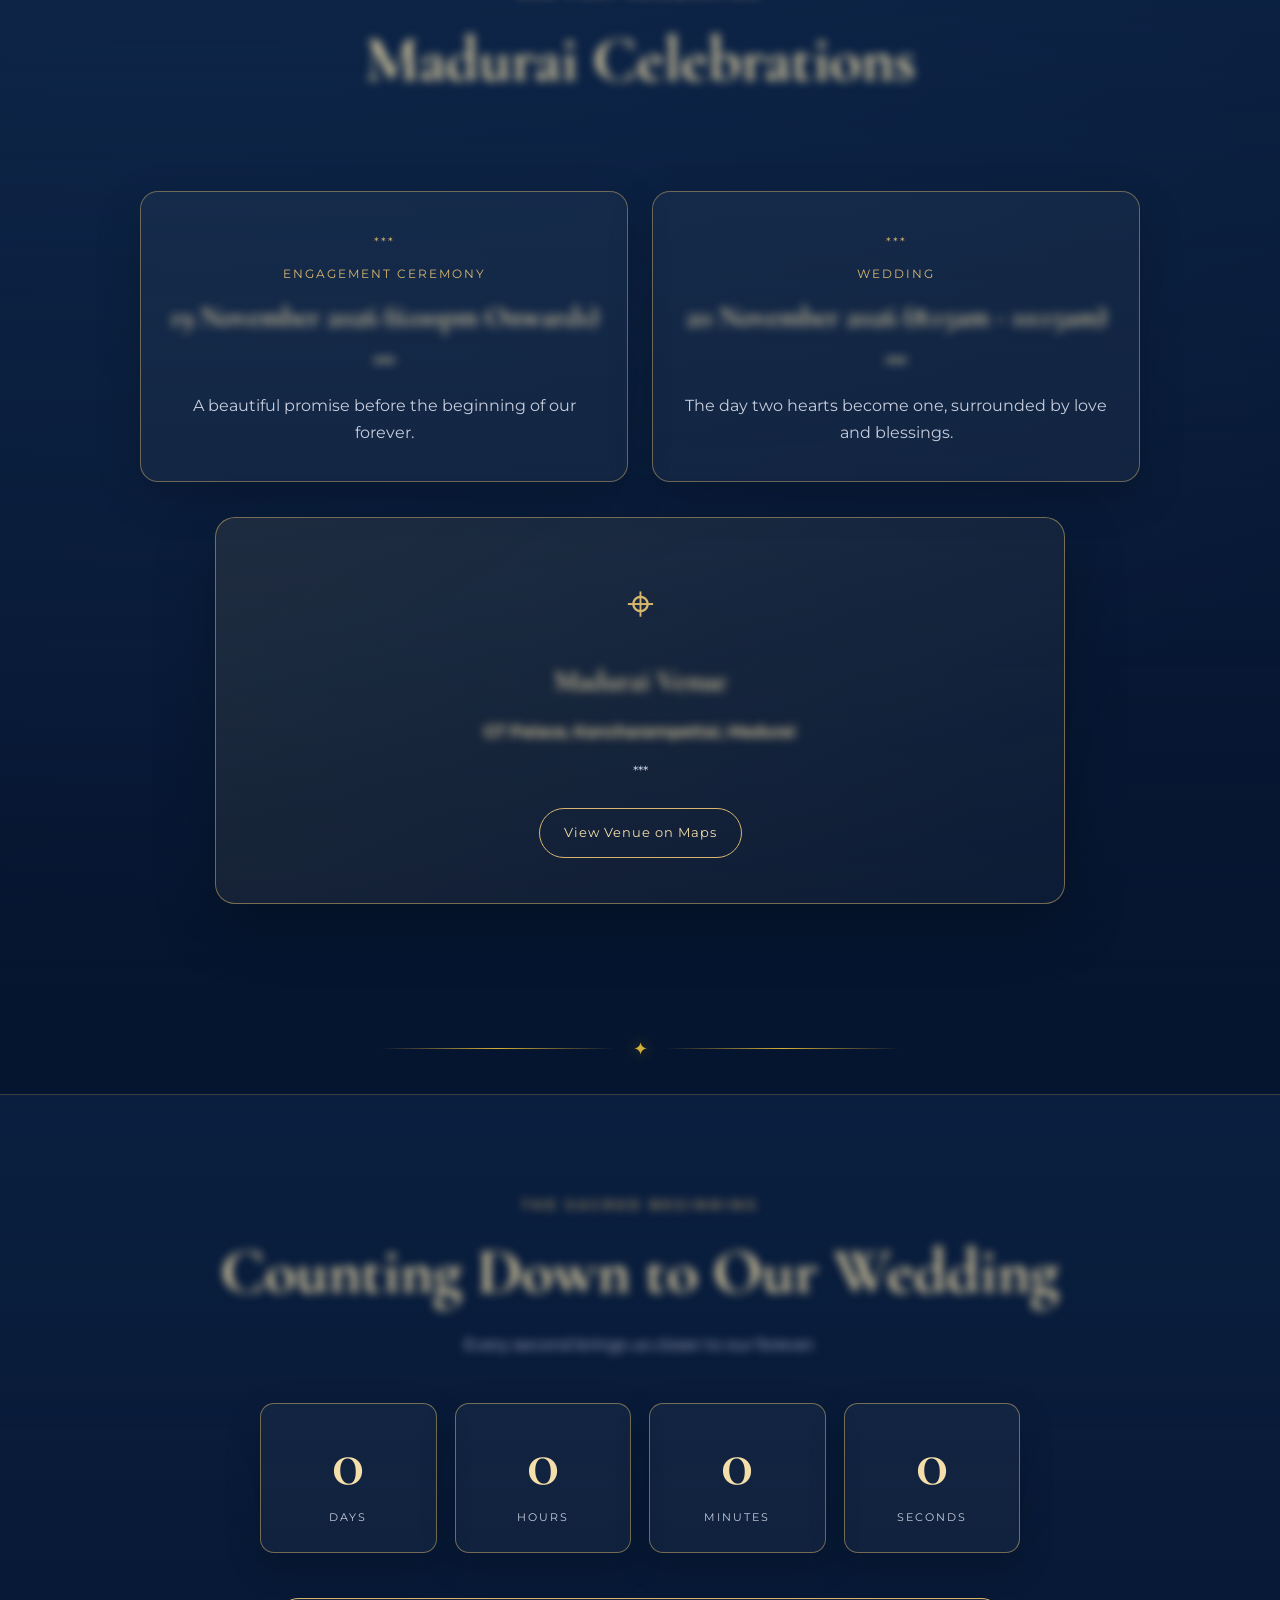
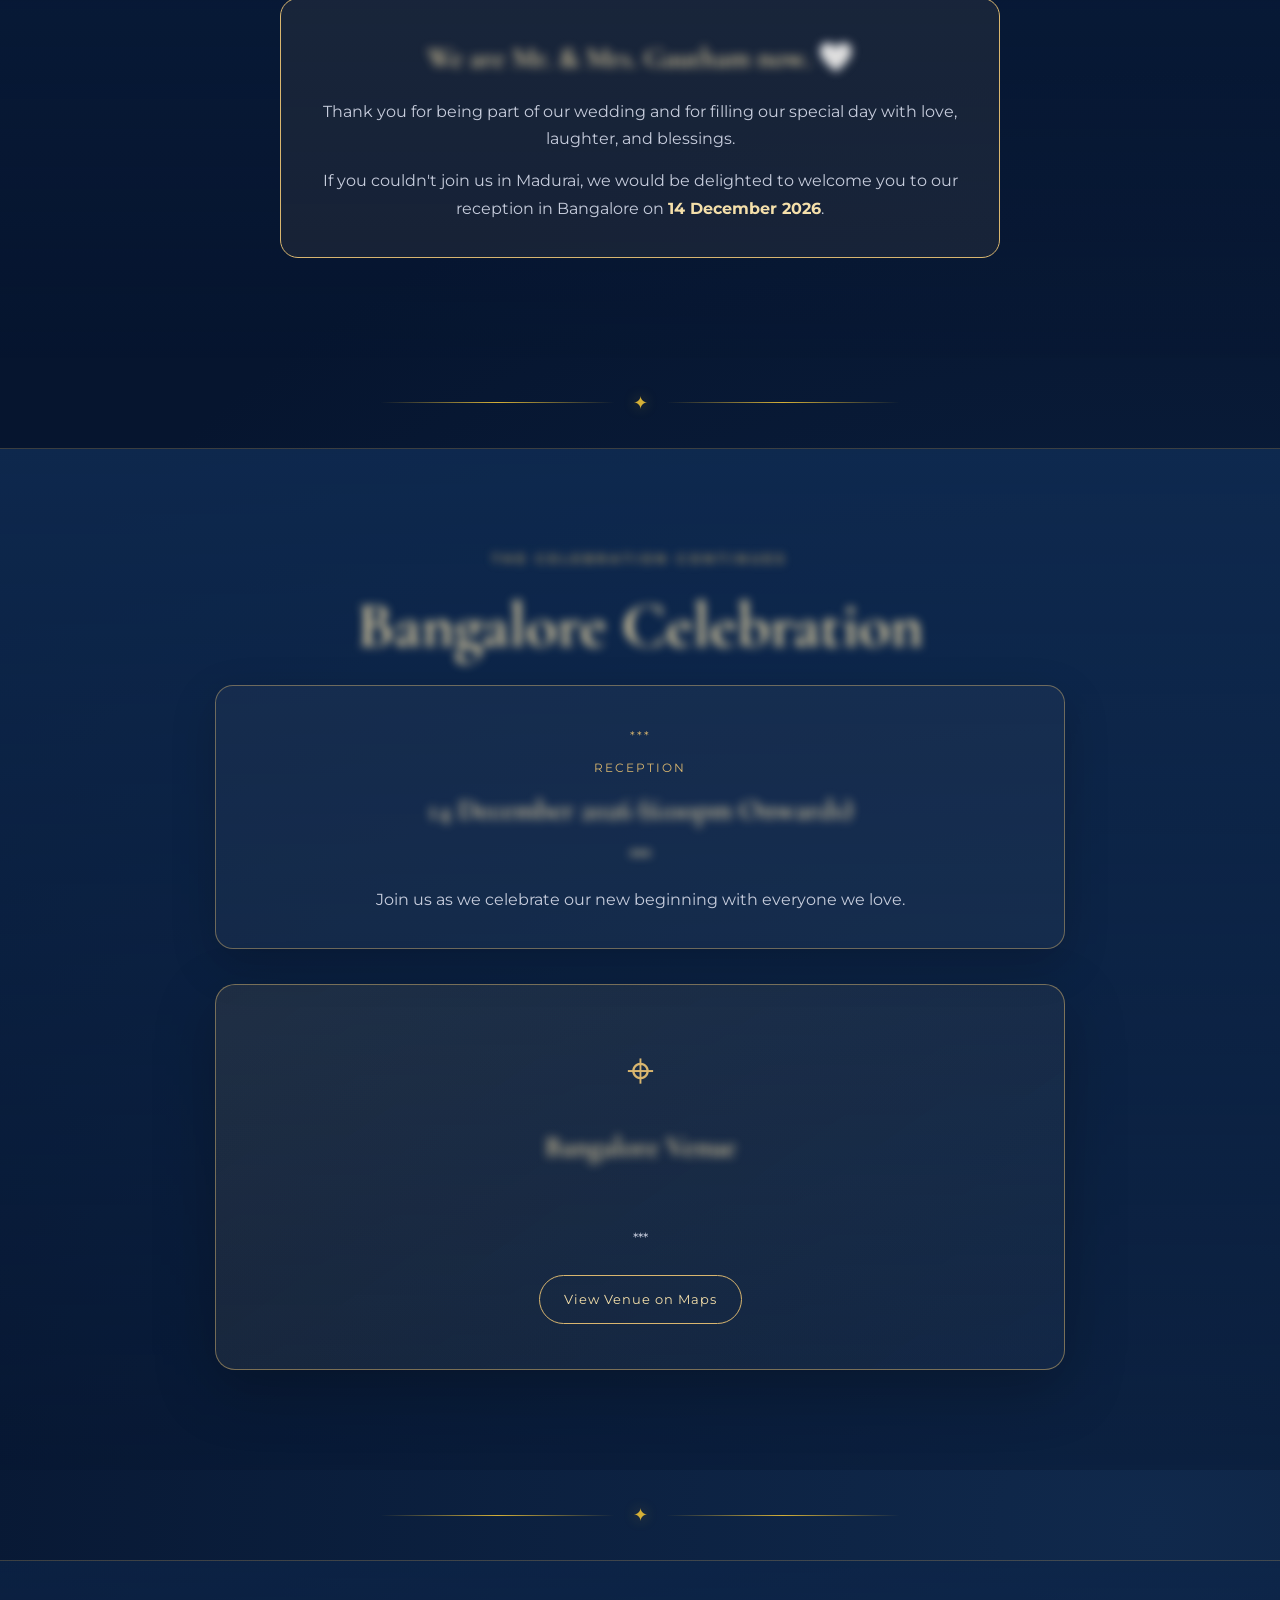
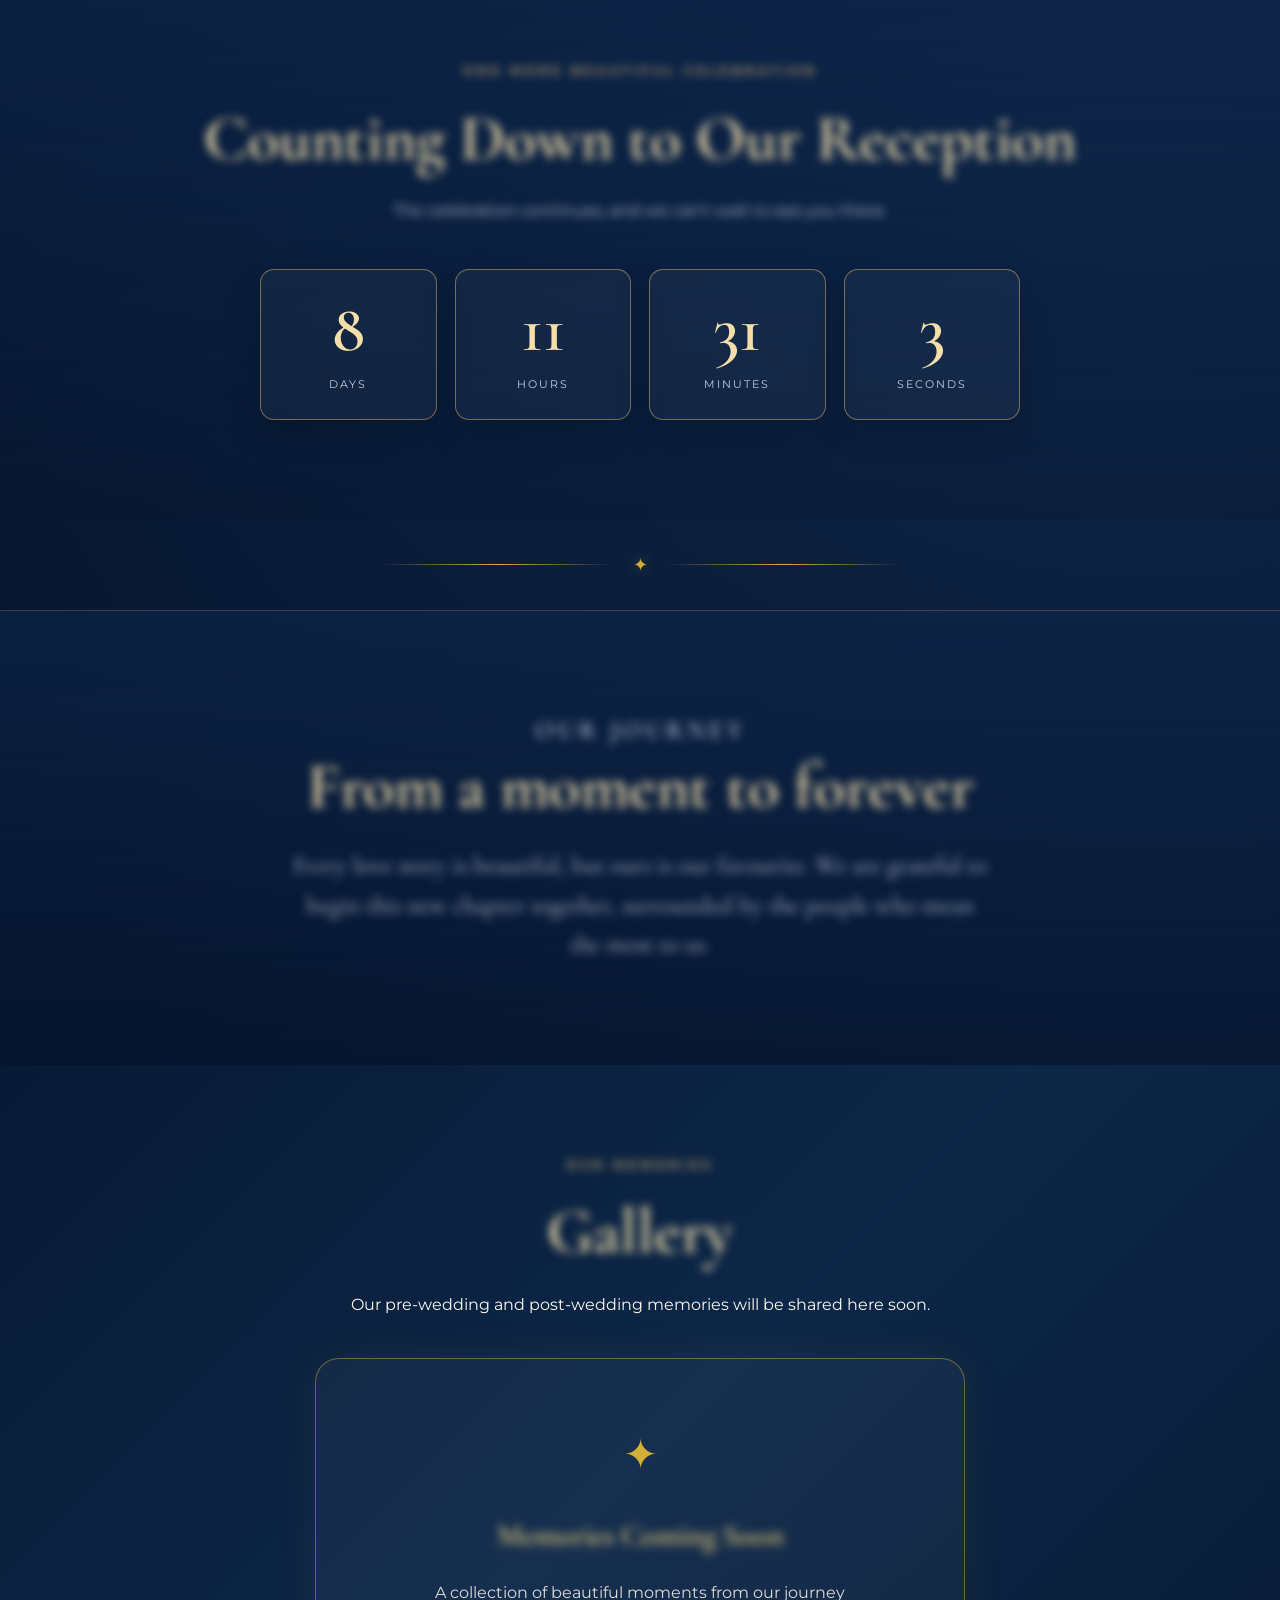
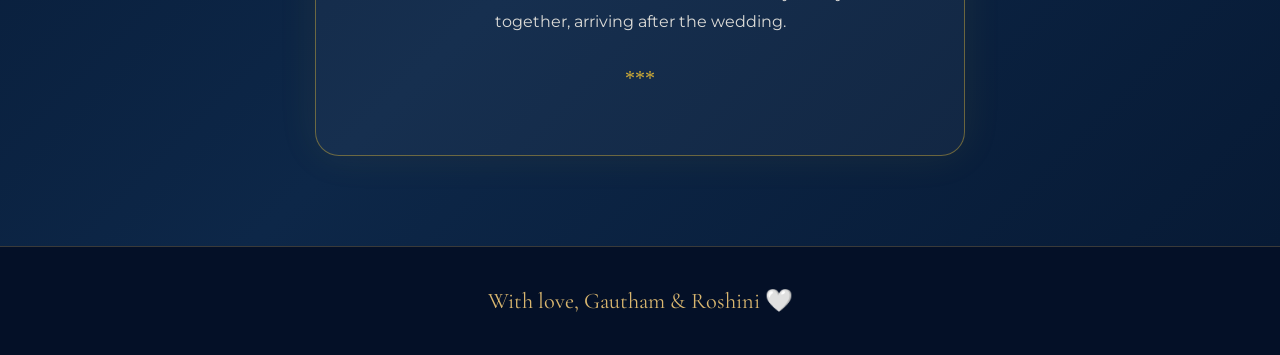
==== commit c2dbb33b: "Update index.html" ====
--- a/index.html
+++ b/index.html
@@ -620,11 +620,6 @@
     { passive: true }
   );
 }
-if (entry.isIntersecting) {
-  entry.target.classList.add("visible");
-} else {
-  entry.target.classList.remove("visible");
-}
 
 const weddingMusic = document.getElementById("wedding-music");
 const musicToggle = document.getElementById("music-toggle");
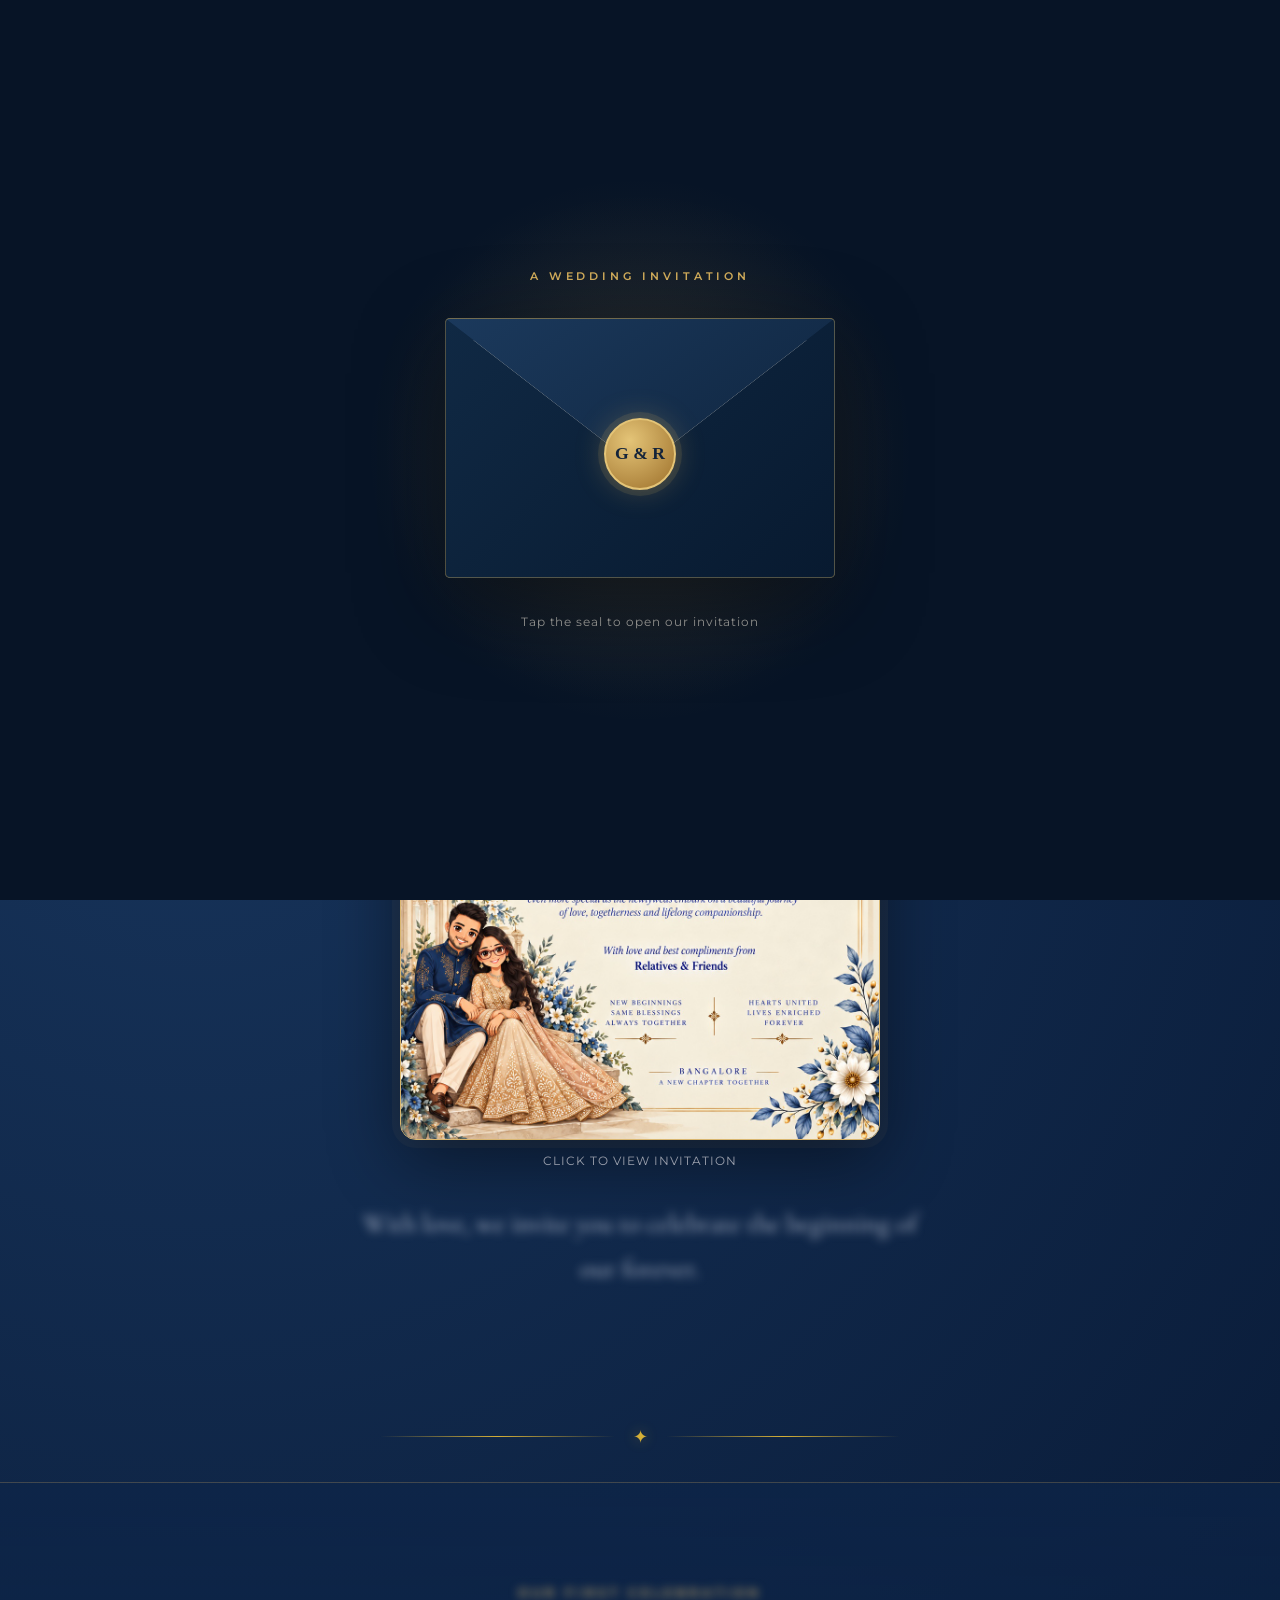
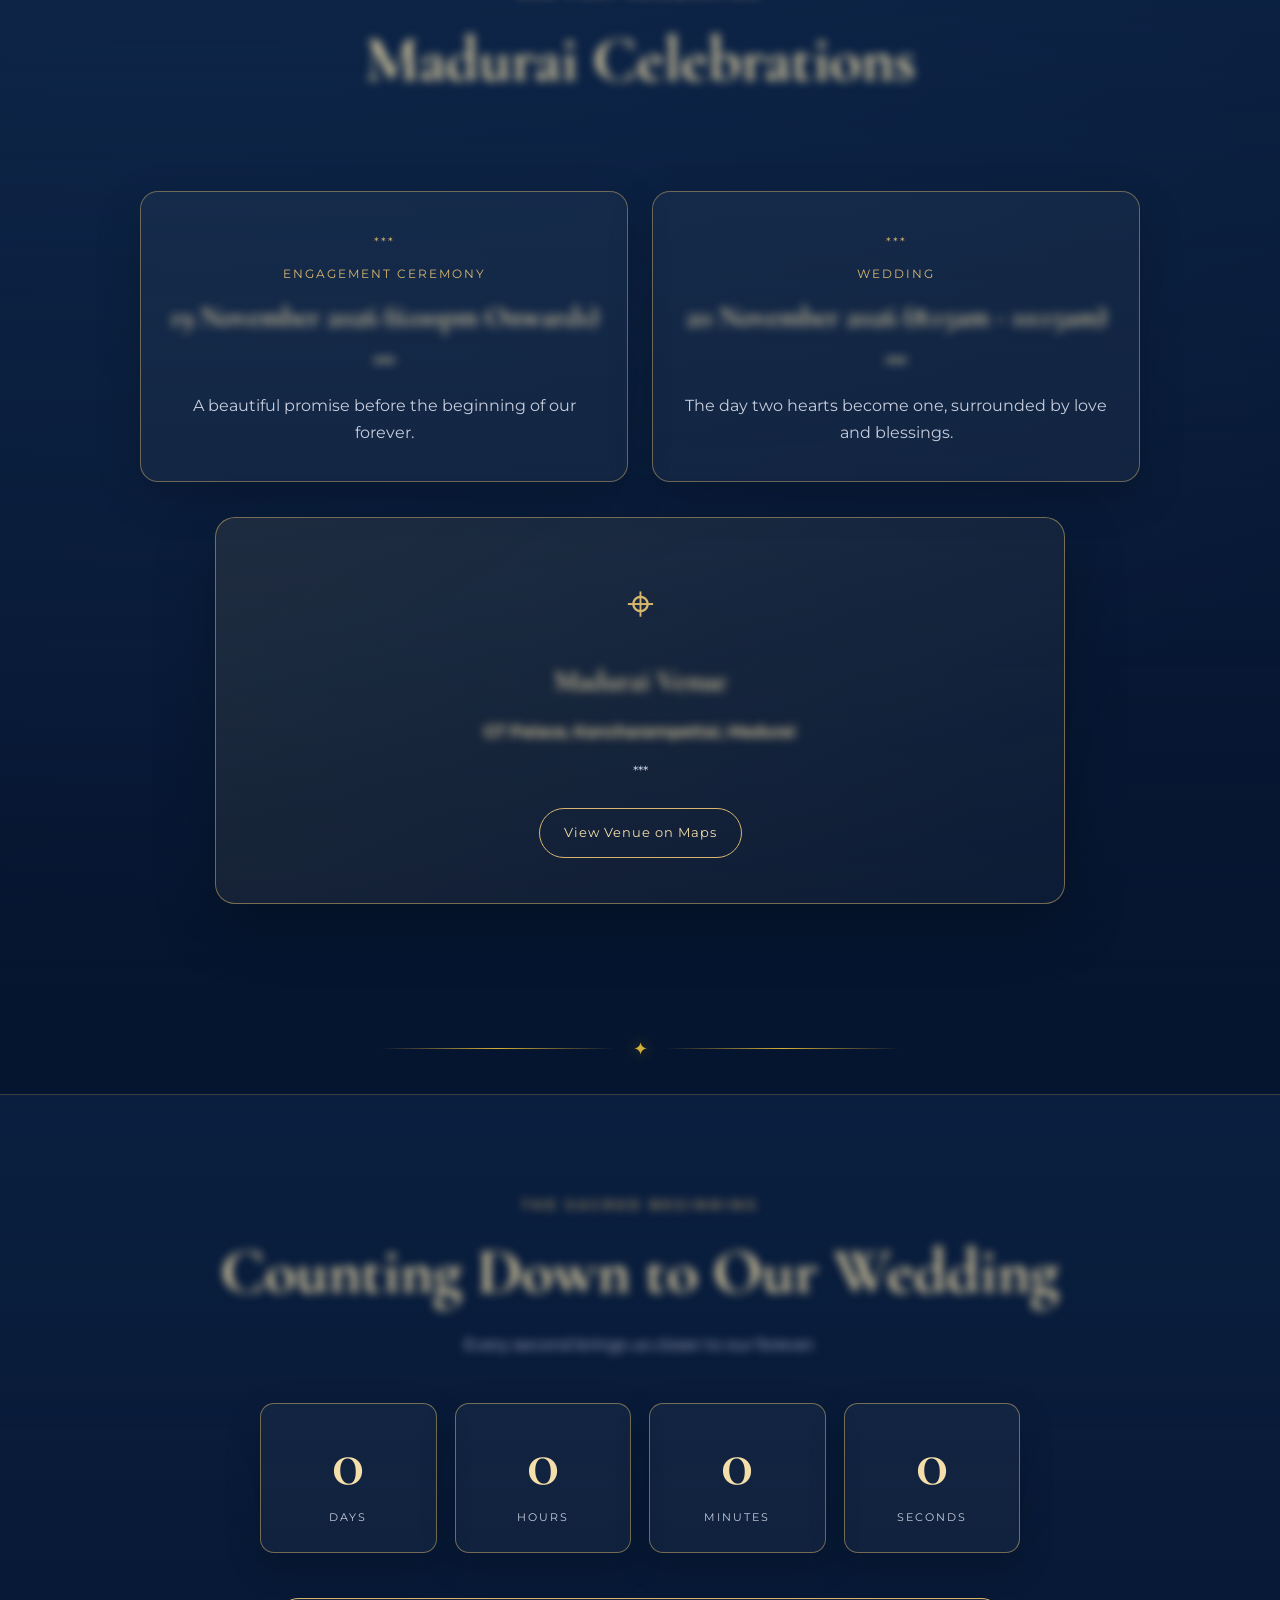
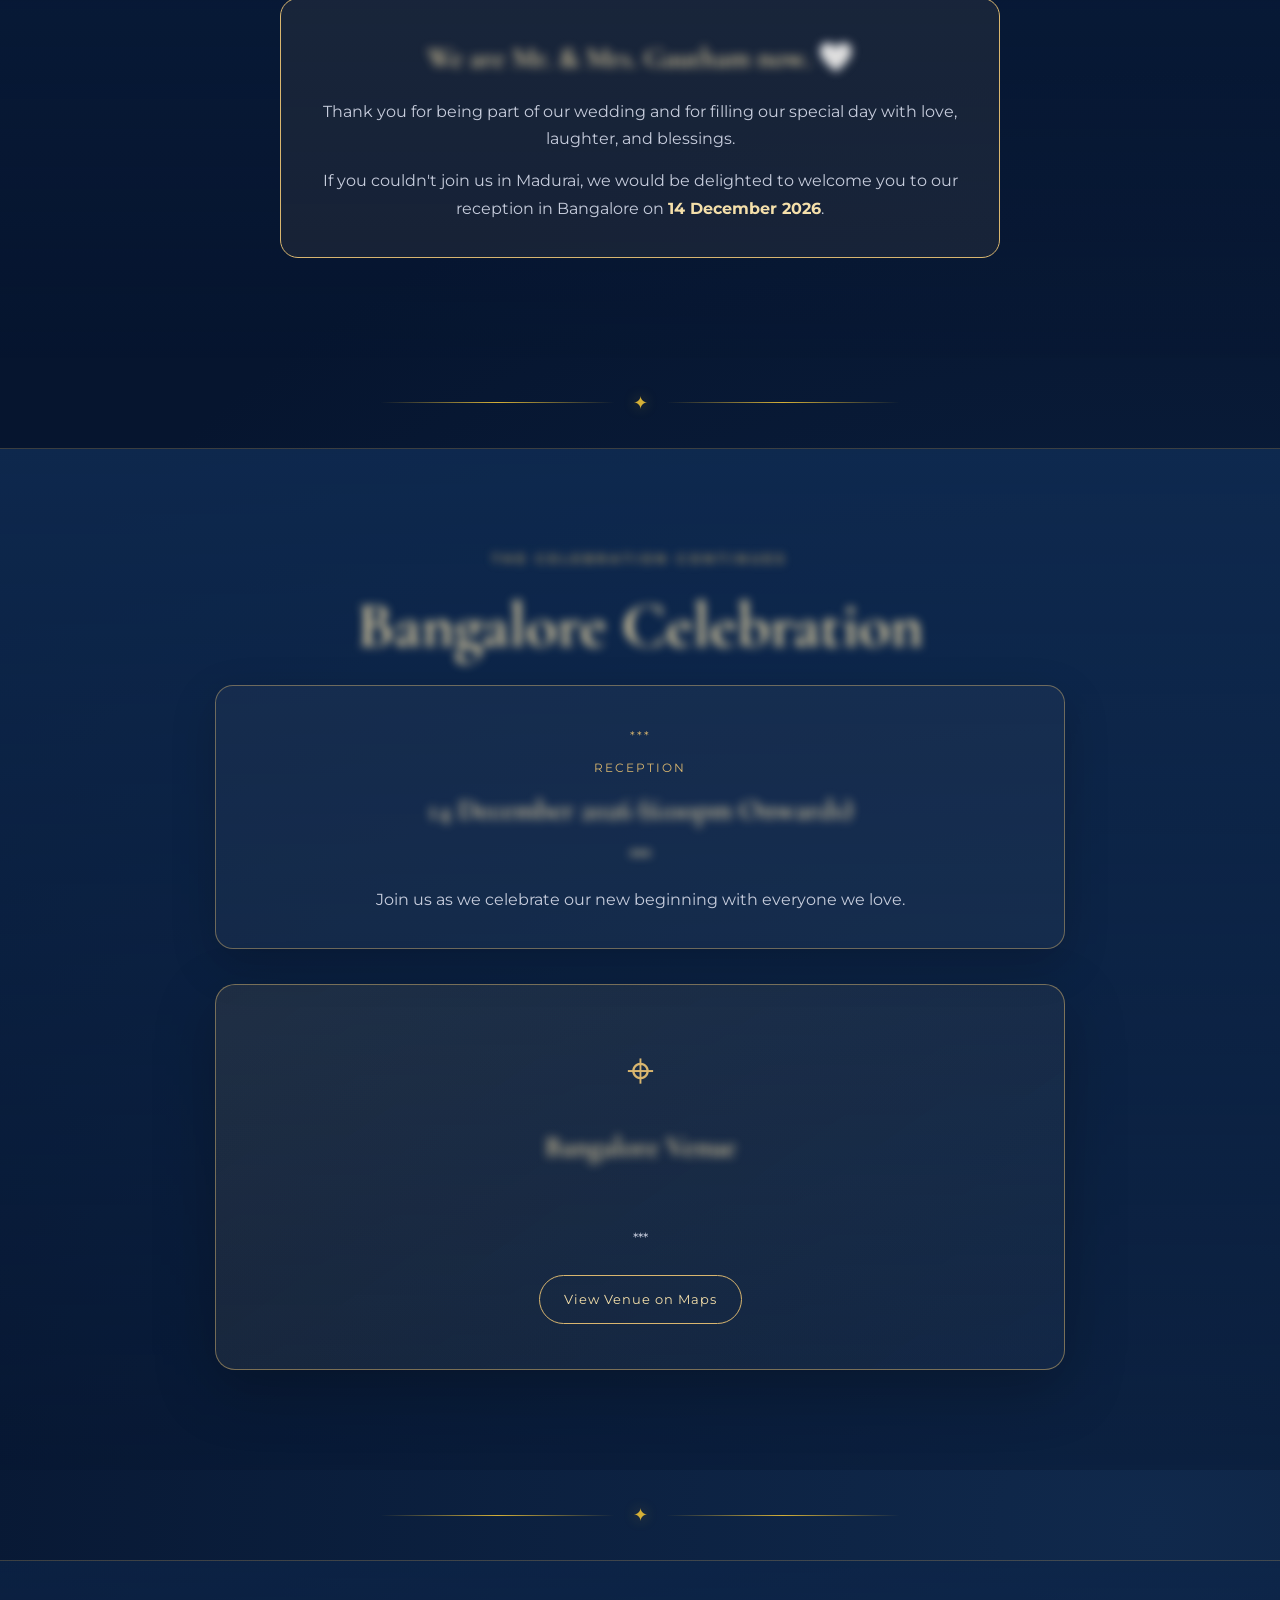
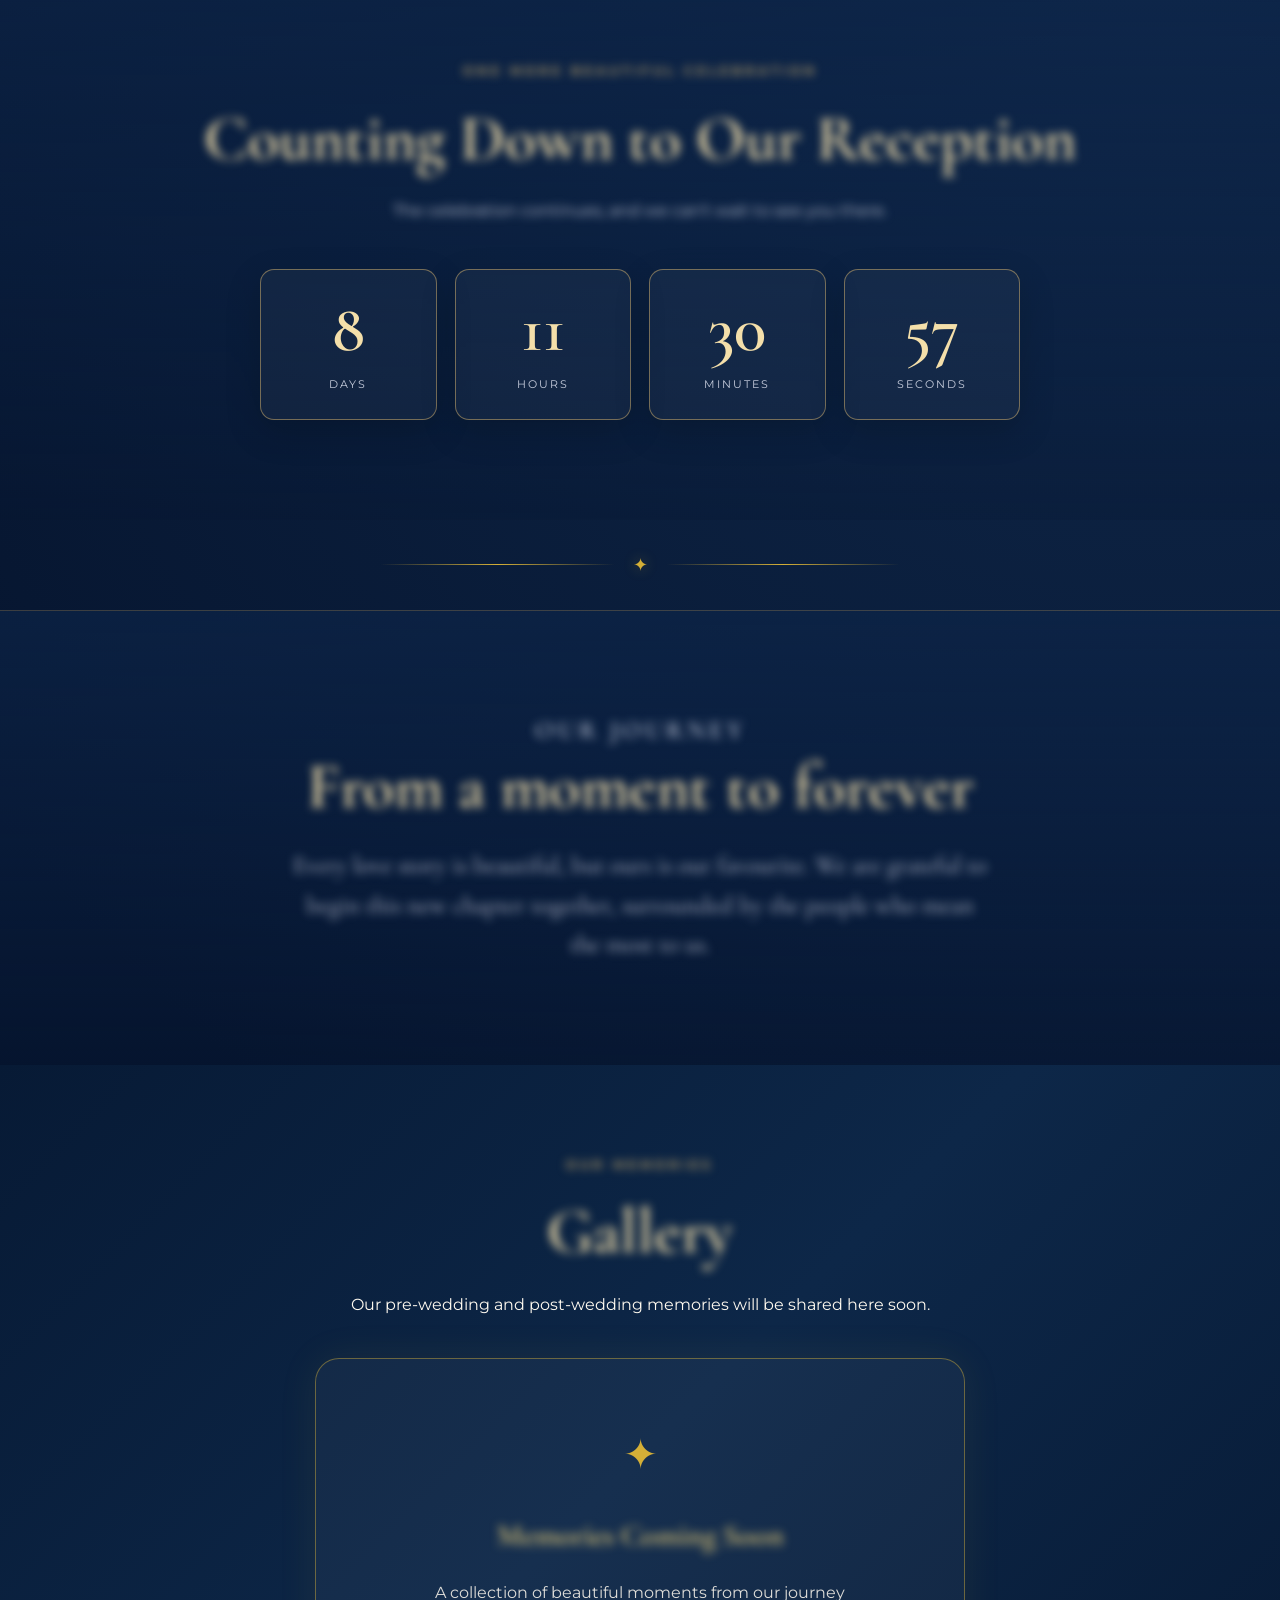
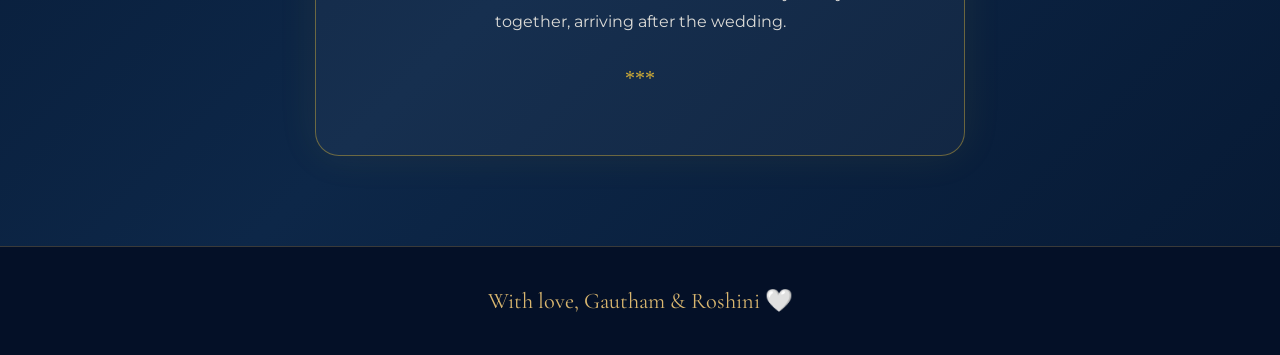
==== commit eac3fcfd: "Update index.html" ====
--- a/index.html
+++ b/index.html
@@ -8,6 +8,7 @@
   <title>Gautham & Roshini | Our Wedding</title>
 
   <link rel="stylesheet" href="style.css">
+  <link rel="icon" type="image/png" href="./assets/logo.png">
 </head>
 
 <body>
--- a/style.css
+++ b/style.css
@@ -1306,7 +1306,7 @@
 body,
 button,
 a {
-  cursor: url("assets/gr-cursor.png") 8 8, auto;
+  cursor: url("./assets/gr-cursor-128.png") 8 8, auto !important;
 }
 
 /* Golden glitter particles */
